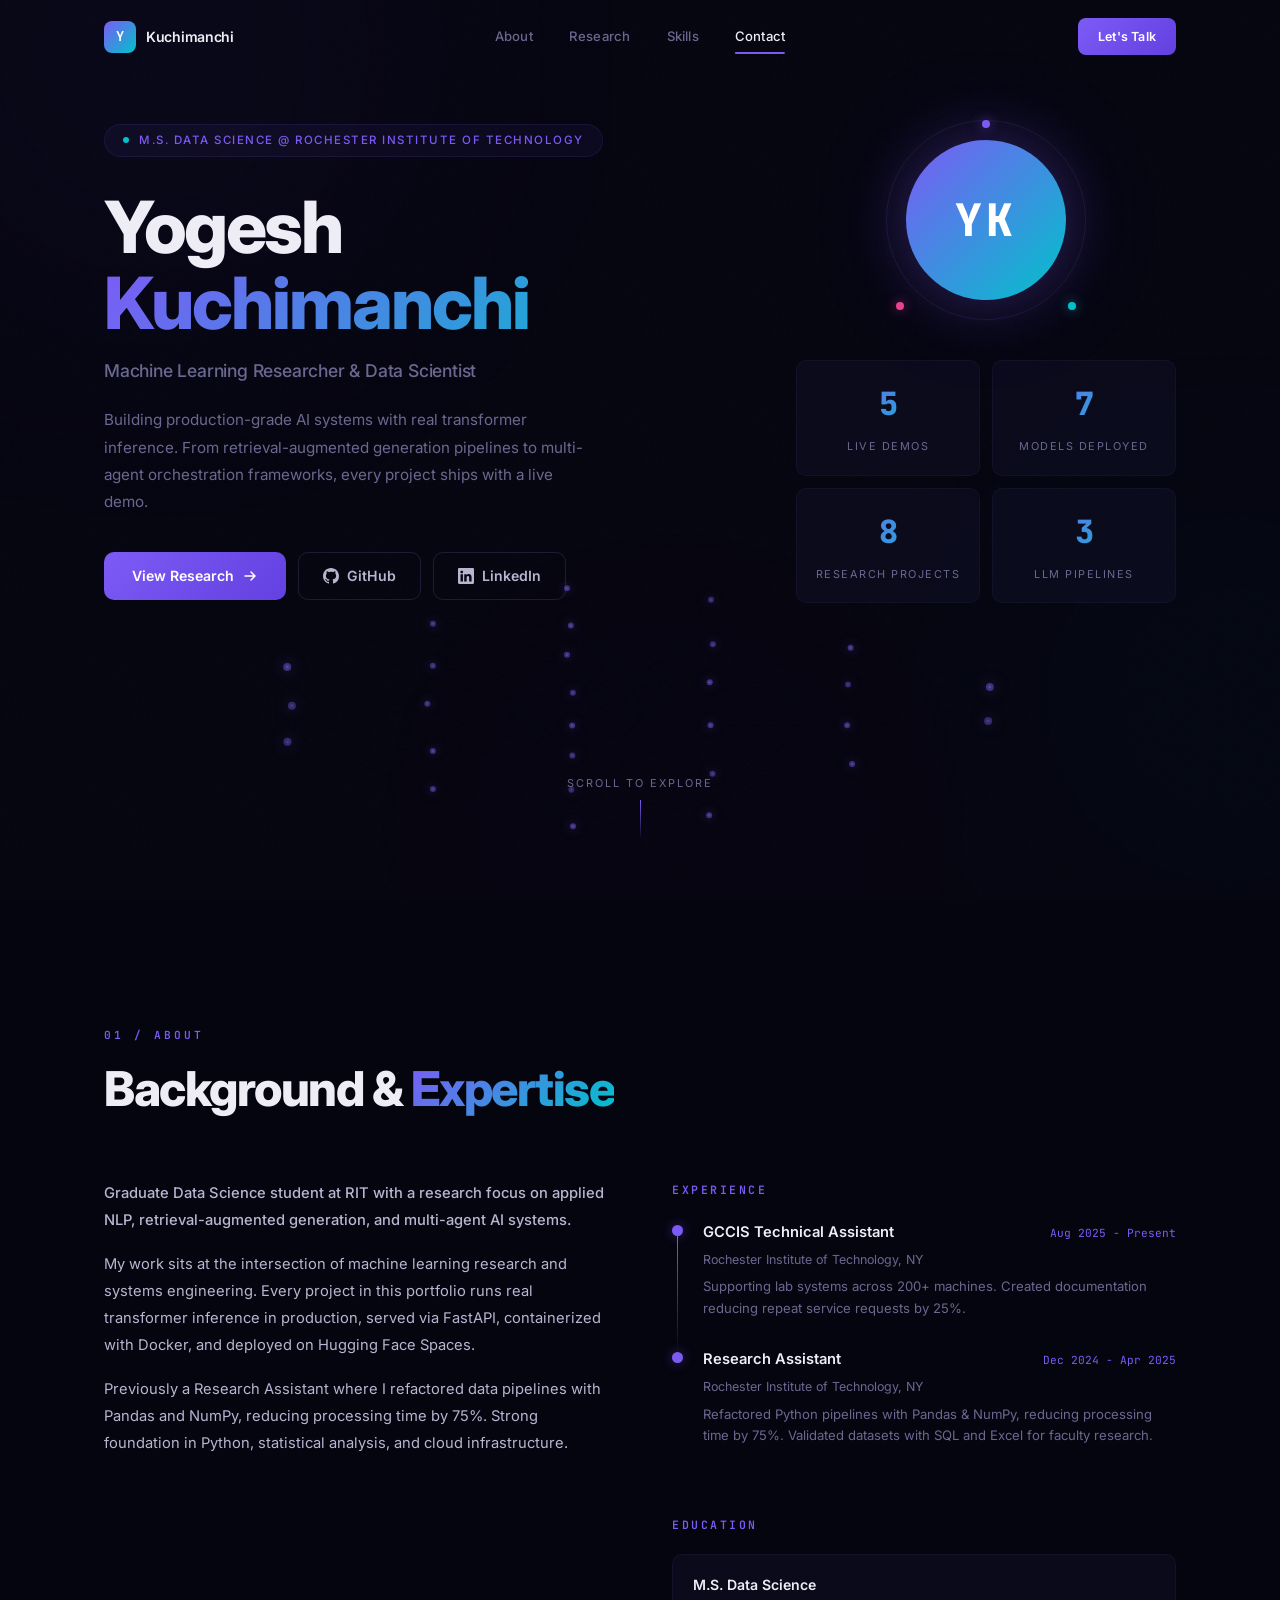
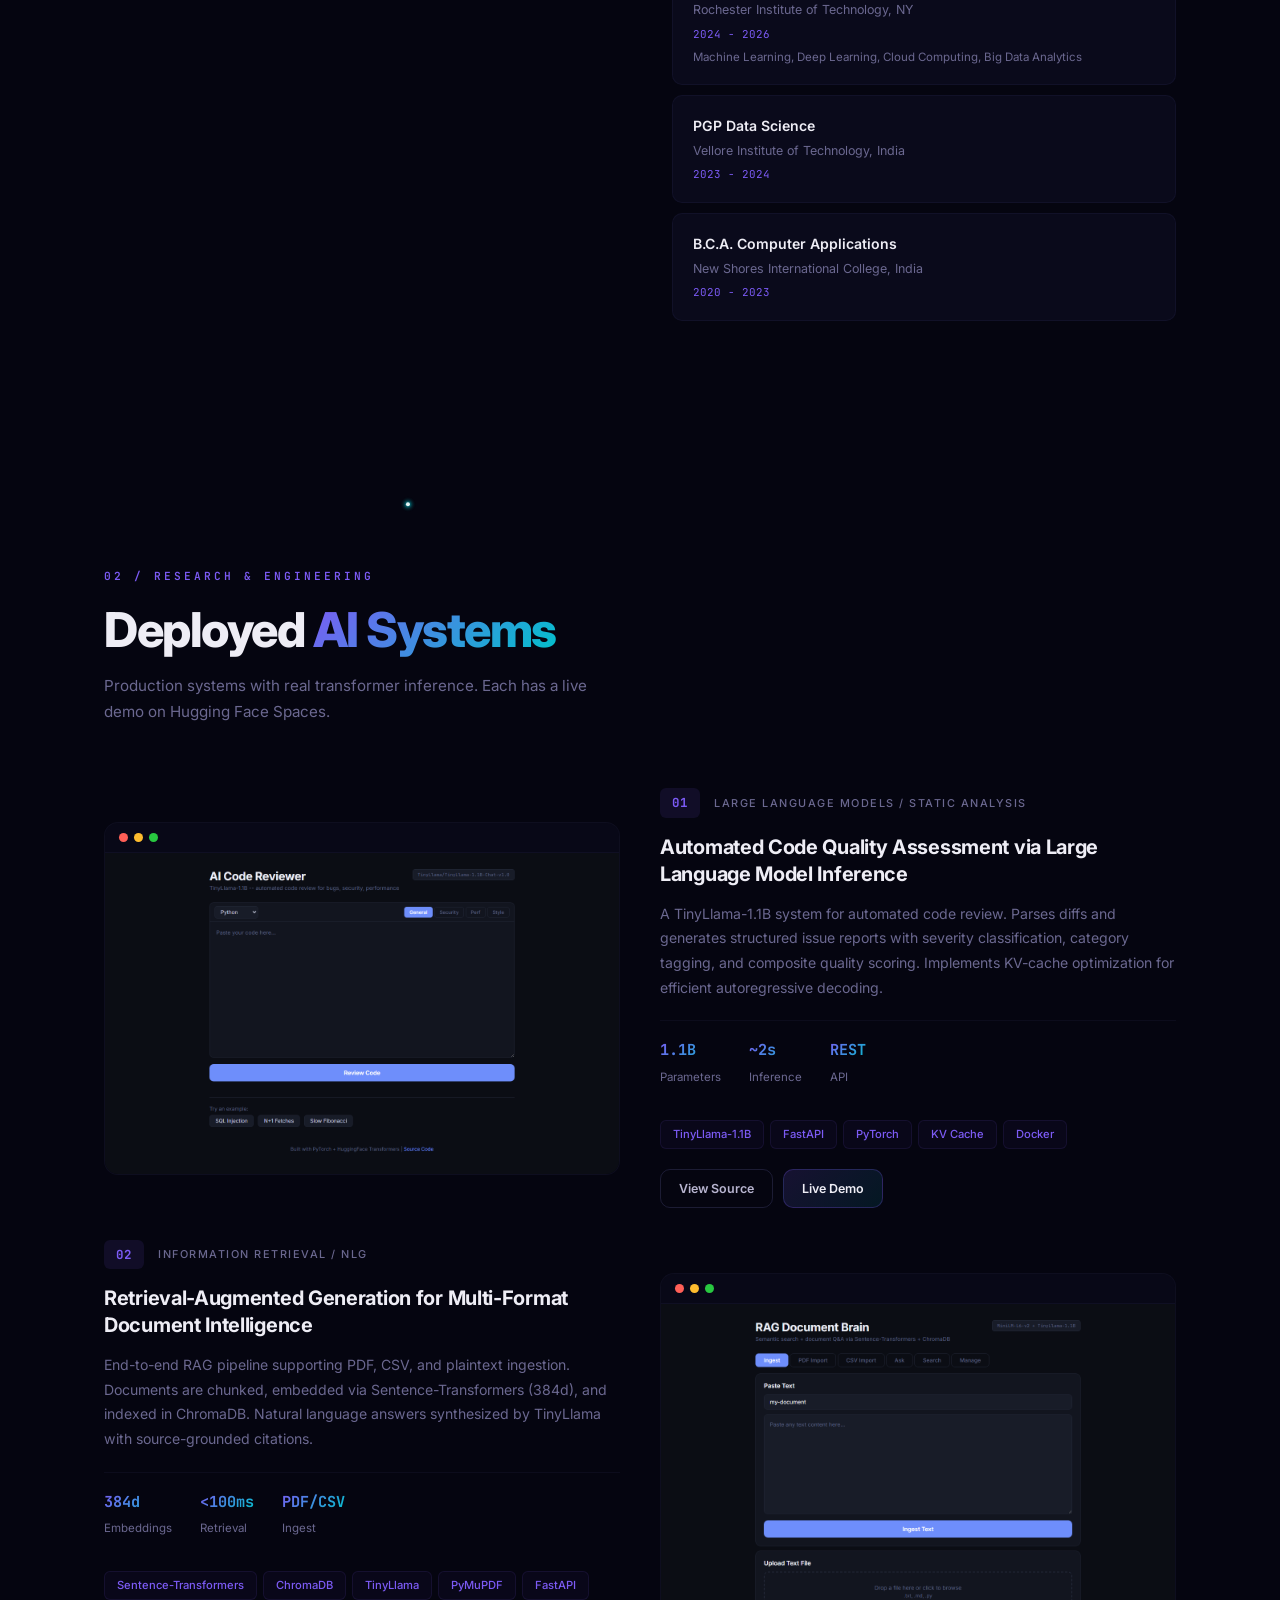
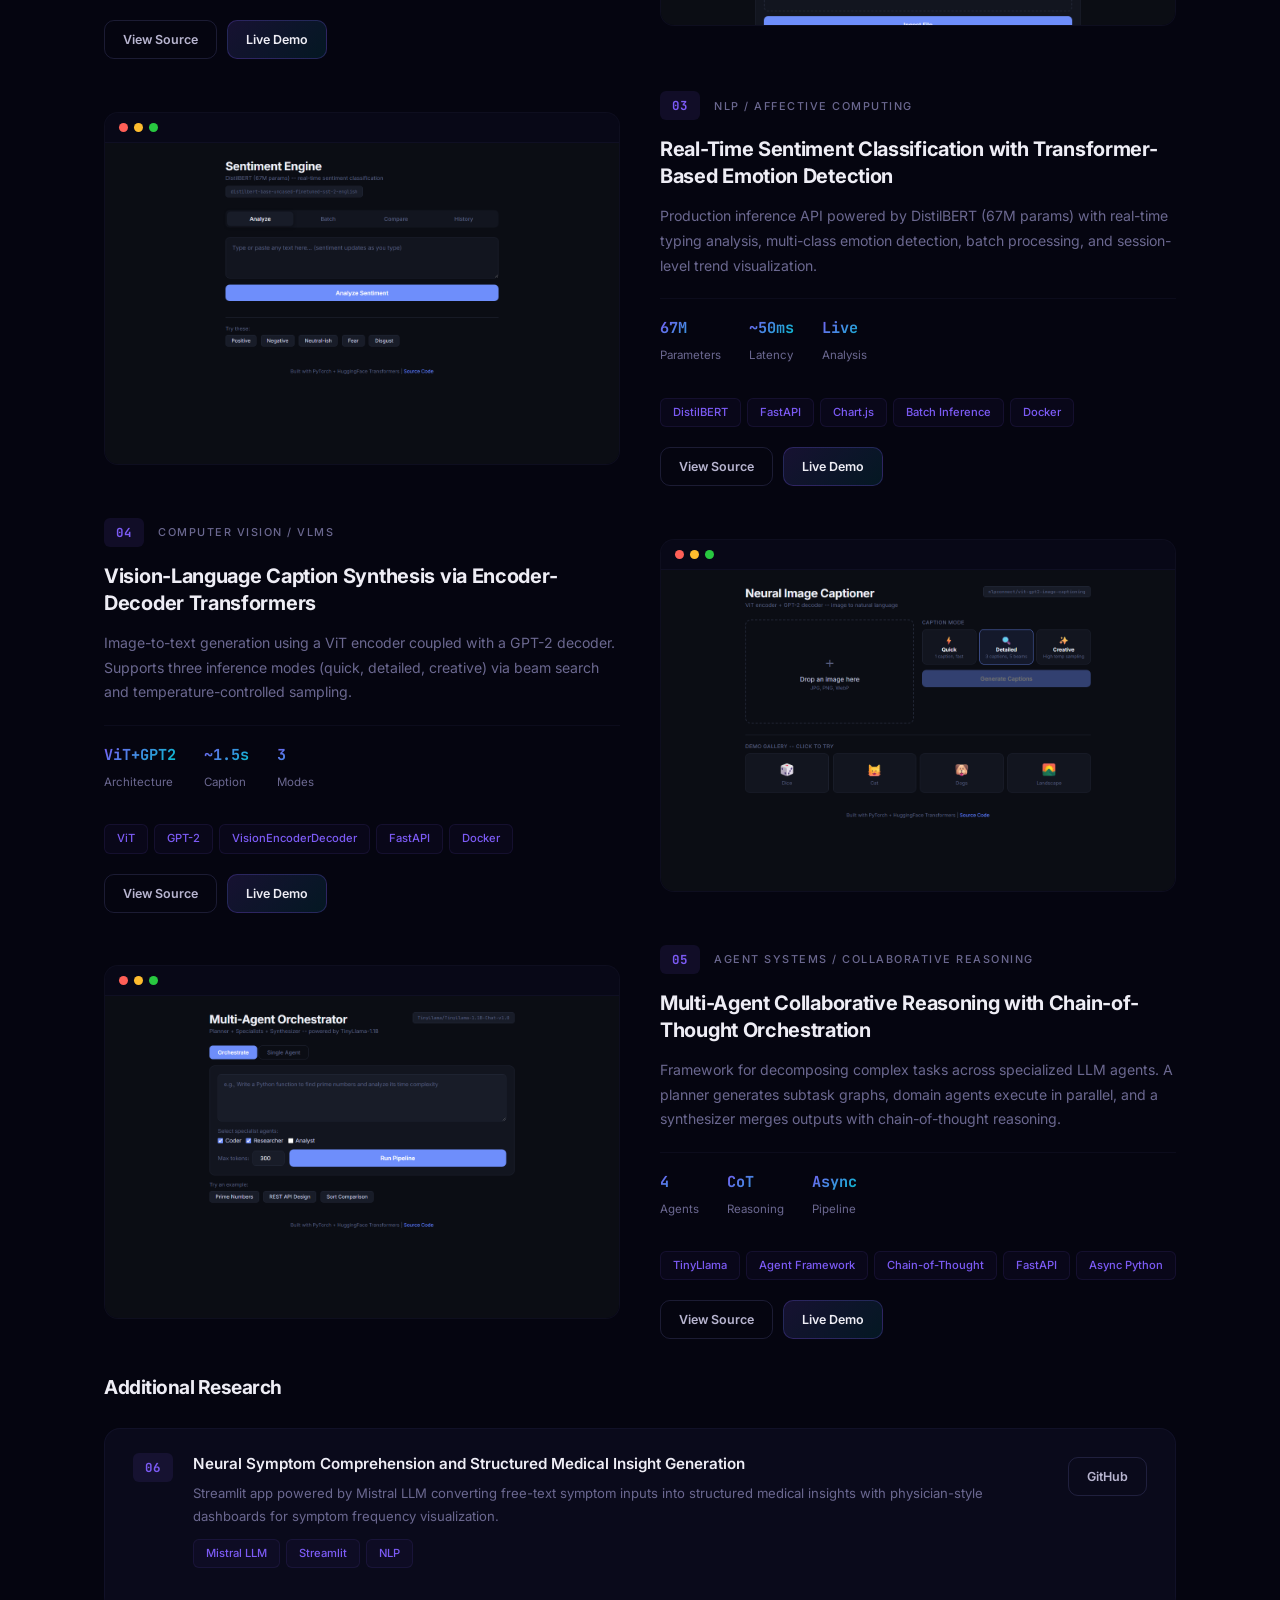
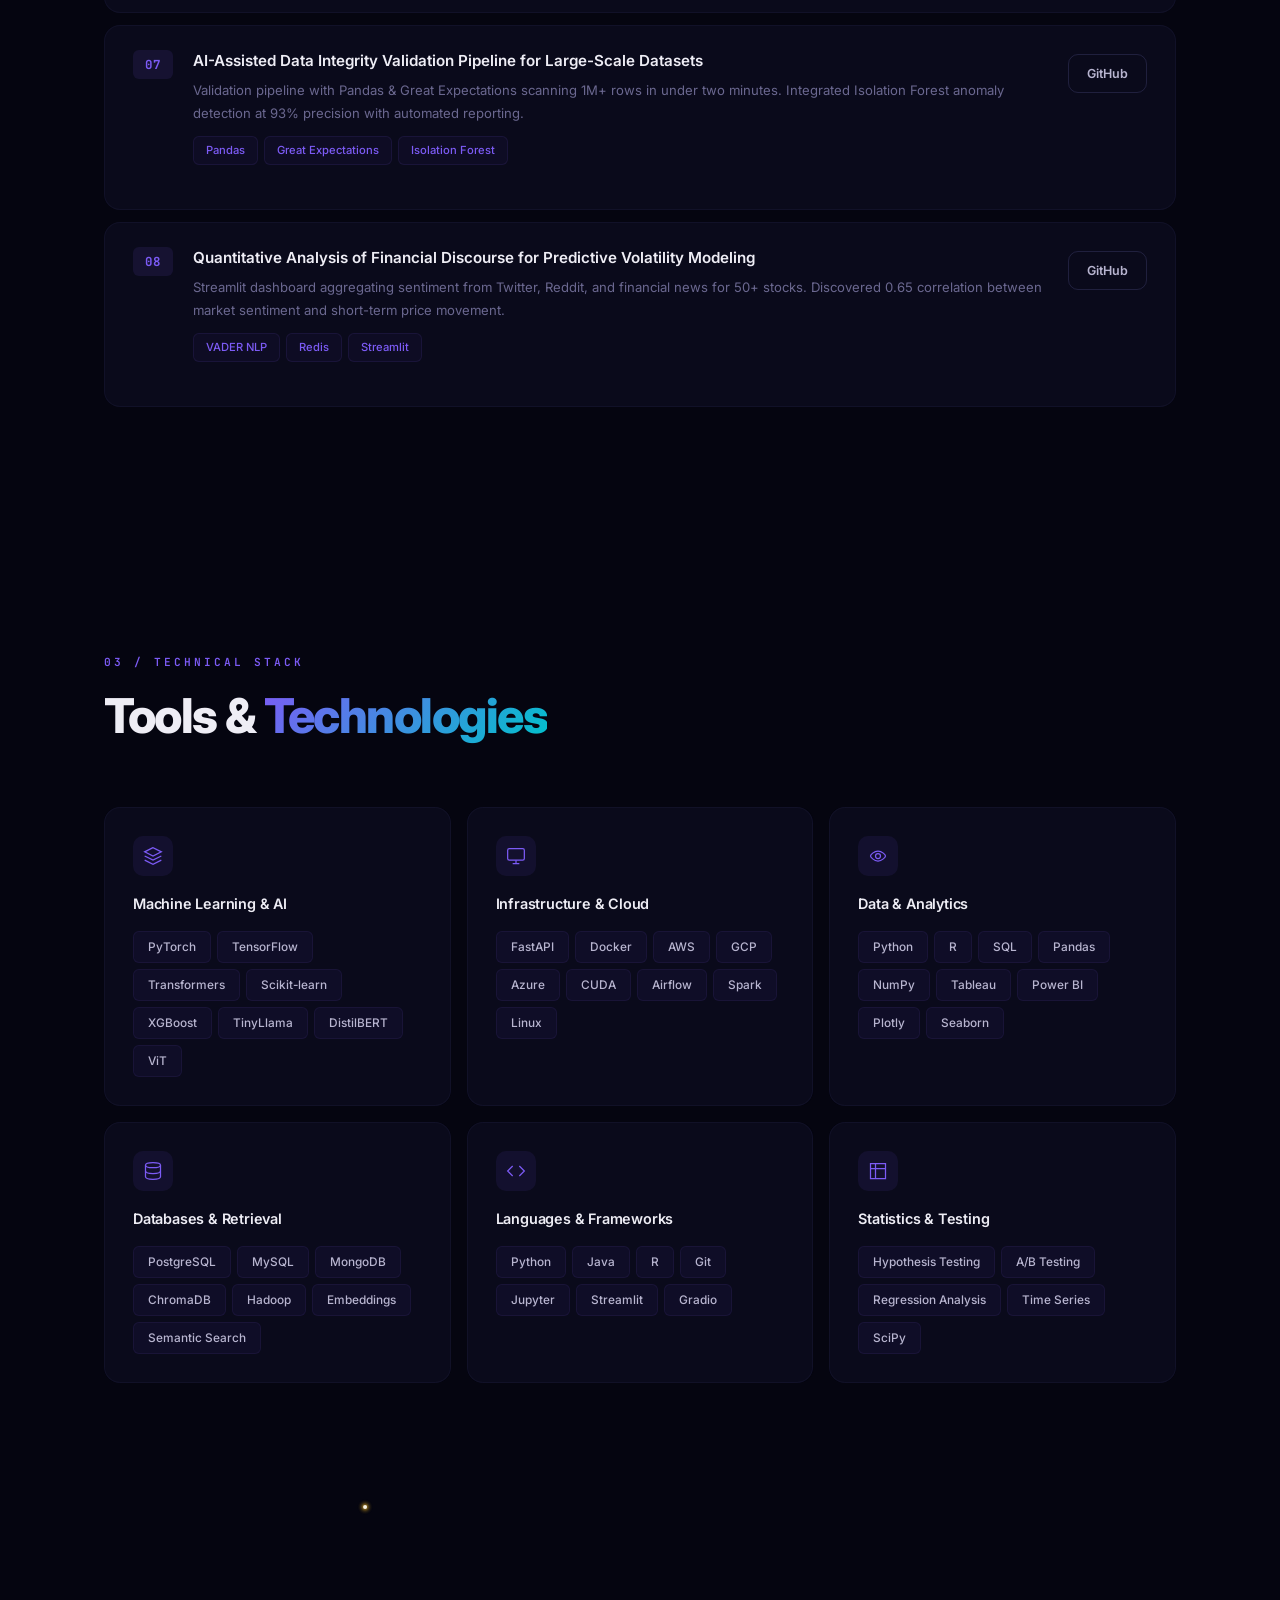
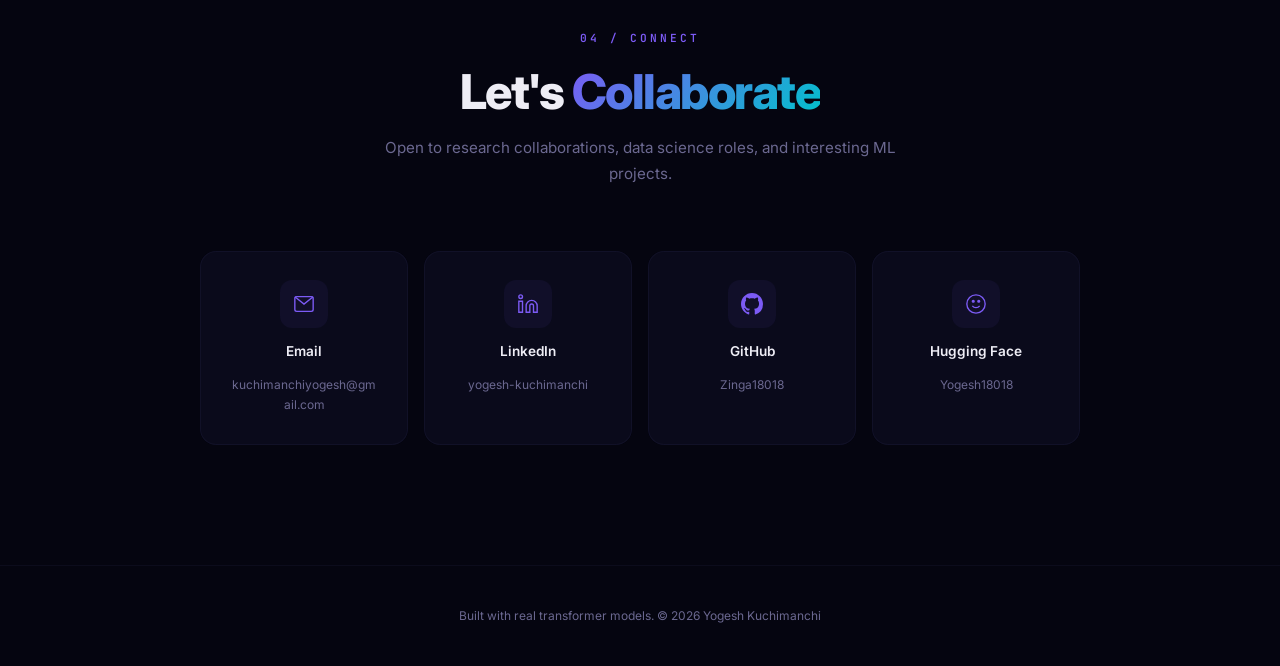
==== portfolio-website/index.html @ aaa109bd "portfolio website with neural network visualizer dark-themed ML portfolio with real HF Space screens" ====
<!DOCTYPE html>
<html lang="en">
<head>
    <meta charset="UTF-8">
    <meta name="viewport" content="width=device-width, initial-scale=1.0">
    <title>Yogesh Kuchimanchi | ML Research & Engineering</title>
    <link rel="preconnect" href="https://fonts.googleapis.com">
    <link rel="preconnect" href="https://fonts.gstatic.com" crossorigin>
    <link href="https://fonts.googleapis.com/css2?family=Inter:wght@300;400;500;600;700;800&family=JetBrains+Mono:wght@400;500;600&display=swap" rel="stylesheet">
    <link rel="stylesheet" href="styles.css">
</head>
<body>

    <!-- Ambient layers -->
    <div class="ambient">
        <div class="ambient-orb ambient-orb--1"></div>
        <div class="ambient-orb ambient-orb--2"></div>
        <div class="ambient-orb ambient-orb--3"></div>
    </div>
    <canvas id="particleBg" class="particle-canvas"></canvas>
    <div class="noise-overlay"></div>

    <!-- Navigation -->
    <nav class="nav" id="nav">
        <div class="nav-inner">
            <a href="#" class="nav-brand">
                <span class="nav-brand-icon">Y</span>
                <span class="nav-brand-text">Kuchimanchi</span>
            </a>
            <div class="nav-links" id="navLinks">
                <a href="#about" data-section="about">About</a>
                <a href="#research" data-section="research">Research</a>
                <a href="#skills" data-section="skills">Skills</a>
                <a href="#contact" data-section="contact">Contact</a>
            </div>
            <a href="mailto:kuchimanchiyogesh@gmail.com" class="nav-cta">Let's Talk</a>
            <button class="nav-toggle" id="navToggle" aria-label="Menu">
                <span></span><span></span><span></span>
            </button>
        </div>
    </nav>

    <!-- Hero -->
    <header class="hero" id="hero">
        <div class="hero-content">
            <div class="hero-text">
                <div class="hero-badge">
                    <span class="status-dot"></span>
                    M.S. Data Science @ Rochester Institute of Technology
                </div>
                <h1 class="hero-name">
                    <span class="line">Yogesh</span>
                    <span class="line gradient-text">Kuchimanchi</span>
                </h1>
                <p class="hero-tagline">Machine Learning Researcher & Data Scientist</p>
                <p class="hero-desc">
                    Building production-grade AI systems with real transformer inference.
                    From retrieval-augmented generation pipelines to multi-agent orchestration
                    frameworks, every project ships with a live demo.
                </p>
                <div class="hero-actions">
                    <a href="#research" class="btn btn-primary">
                        <span>View Research</span>
                        <svg width="16" height="16" viewBox="0 0 16 16" fill="none"><path d="M3 8h10M9 4l4 4-4 4" stroke="currentColor" stroke-width="1.5" stroke-linecap="round" stroke-linejoin="round"/></svg>
                    </a>
                    <a href="https://github.com/Zinga18018" target="_blank" class="btn btn-outline">
                        <svg width="16" height="16" viewBox="0 0 16 16" fill="currentColor"><path d="M8 0C3.58 0 0 3.58 0 8c0 3.54 2.29 6.53 5.47 7.59.4.07.55-.17.55-.38 0-.19-.01-.82-.01-1.49-2.01.37-2.53-.49-2.69-.94-.09-.23-.48-.94-.82-1.13-.28-.15-.68-.52-.01-.53.63-.01 1.08.58 1.23.82.72 1.21 1.87.87 2.33.66.07-.52.28-.87.51-1.07-1.78-.2-3.64-.89-3.64-3.95 0-.87.31-1.59.82-2.15-.08-.2-.36-1.02.08-2.12 0 0 .67-.21 2.2.82.64-.18 1.32-.27 2-.27.68 0 1.36.09 2 .27 1.53-1.04 2.2-.82 2.2-.82.44 1.1.16 1.92.08 2.12.51.56.82 1.27.82 2.15 0 3.07-1.87 3.75-3.65 3.95.29.25.54.73.54 1.48 0 1.07-.01 1.93-.01 2.2 0 .21.15.46.55.38A8.013 8.013 0 0016 8c0-4.42-3.58-8-8-8z"/></svg>
                        GitHub
                    </a>
                    <a href="https://linkedin.com/in/yogesh-kuchimanchi" target="_blank" class="btn btn-outline">
                        <svg width="16" height="16" viewBox="0 0 16 16" fill="currentColor"><path d="M0 1.146C0 .513.526 0 1.175 0h13.65C15.474 0 16 .513 16 1.146v13.708c0 .633-.526 1.146-1.175 1.146H1.175C.526 16 0 15.487 0 14.854V1.146zm4.943 12.248V6.169H2.542v7.225h2.401zm-1.2-8.212c.837 0 1.358-.554 1.358-1.248-.015-.709-.52-1.248-1.342-1.248-.822 0-1.359.54-1.359 1.248 0 .694.521 1.248 1.327 1.248h.016zm4.908 8.212V9.359c0-.216.016-.432.08-.586.173-.431.568-.878 1.232-.878.869 0 1.216.662 1.216 1.634v3.865h2.401V9.25c0-2.22-1.184-3.252-2.764-3.252-1.274 0-1.845.7-2.165 1.193v.025h-.016l.016-.025V6.169h-2.4c.03.678 0 7.225 0 7.225h2.4z"/></svg>
                        LinkedIn
                    </a>
                </div>
            </div>
            <div class="hero-visual">
                <div class="profile-ring">
                    <div class="profile-avatar">
                        <span>YK</span>
                    </div>
                    <div class="orbit-ring"></div>
                    <div class="orbit-dot orbit-dot--1"></div>
                    <div class="orbit-dot orbit-dot--2"></div>
                    <div class="orbit-dot orbit-dot--3"></div>
                </div>
                <div class="hero-metrics">
                    <div class="metric" data-delay="0">
                        <span class="metric-val" data-target="5">0</span>
                        <span class="metric-label">Live Demos</span>
                    </div>
                    <div class="metric" data-delay="100">
                        <span class="metric-val" data-target="7">0</span>
                        <span class="metric-label">Models Deployed</span>
                    </div>
                    <div class="metric" data-delay="200">
                        <span class="metric-val" data-target="8">0</span>
                        <span class="metric-label">Research Projects</span>
                    </div>
                    <div class="metric" data-delay="300">
                        <span class="metric-val" data-target="3">0</span>
                        <span class="metric-label">LLM Pipelines</span>
                    </div>
                </div>
            </div>
        </div>
        <div class="scroll-hint">
            <span>Scroll to explore</span>
            <div class="scroll-line"></div>
        </div>
    </header>

    <!-- About -->
    <section class="section" id="about">
        <div class="container">
            <div class="section-header">
                <span class="section-tag">01 / About</span>
                <h2 class="section-title">Background & <span class="gradient-text">Expertise</span></h2>
            </div>

            <div class="about-grid">
                <div class="about-text">
                    <p class="about-lead">
                        Graduate Data Science student at RIT with a research focus on applied NLP,
                        retrieval-augmented generation, and multi-agent AI systems.
                    </p>
                    <p>
                        My work sits at the intersection of machine learning research and systems
                        engineering. Every project in this portfolio runs real transformer inference
                        in production, served via FastAPI, containerized with Docker, and deployed
                        on Hugging Face Spaces.
                    </p>
                    <p>
                        Previously a Research Assistant where I refactored data pipelines with Pandas
                        and NumPy, reducing processing time by 75%. Strong foundation in Python,
                        statistical analysis, and cloud infrastructure.
                    </p>
                </div>

                <div class="about-details">
                    <!-- Experience Timeline -->
                    <div class="timeline">
                        <h3 class="detail-heading">Experience</h3>
                        <div class="timeline-item">
                            <div class="timeline-dot"></div>
                            <div class="timeline-content">
                                <div class="timeline-header">
                                    <h4>GCCIS Technical Assistant</h4>
                                    <span class="timeline-date">Aug 2025 - Present</span>
                                </div>
                                <p class="timeline-place">Rochester Institute of Technology, NY</p>
                                <p class="timeline-desc">Supporting lab systems across 200+ machines. Created documentation reducing repeat service requests by 25%.</p>
                            </div>
                        </div>
                        <div class="timeline-item">
                            <div class="timeline-dot"></div>
                            <div class="timeline-content">
                                <div class="timeline-header">
                                    <h4>Research Assistant</h4>
                                    <span class="timeline-date">Dec 2024 - Apr 2025</span>
                                </div>
                                <p class="timeline-place">Rochester Institute of Technology, NY</p>
                                <p class="timeline-desc">Refactored Python pipelines with Pandas & NumPy, reducing processing time by 75%. Validated datasets with SQL and Excel for faculty research.</p>
                            </div>
                        </div>
                    </div>

                    <!-- Education -->
                    <div class="education">
                        <h3 class="detail-heading">Education</h3>
                        <div class="edu-cards">
                            <div class="edu-card">
                                <div class="edu-degree">M.S. Data Science</div>
                                <div class="edu-school">Rochester Institute of Technology, NY</div>
                                <div class="edu-year">2024 - 2026</div>
                                <div class="edu-courses">Machine Learning, Deep Learning, Cloud Computing, Big Data Analytics</div>
                            </div>
                            <div class="edu-card">
                                <div class="edu-degree">PGP Data Science</div>
                                <div class="edu-school">Vellore Institute of Technology, India</div>
                                <div class="edu-year">2023 - 2024</div>
                            </div>
                            <div class="edu-card">
                                <div class="edu-degree">B.C.A. Computer Applications</div>
                                <div class="edu-school">New Shores International College, India</div>
                                <div class="edu-year">2020 - 2023</div>
                            </div>
                        </div>
                    </div>
                </div>
            </div>
        </div>
    </section>

    <!-- Research & Projects -->
    <section class="section" id="research">
        <div class="container">
            <div class="section-header">
                <span class="section-tag">02 / Research & Engineering</span>
                <h2 class="section-title">Deployed <span class="gradient-text">AI Systems</span></h2>
                <p class="section-desc">Production systems with real transformer inference. Each has a live demo on Hugging Face Spaces.</p>
            </div>

            <!-- Project 1: AI Code Reviewer -->
            <article class="project-full reveal-item">
                <a href="https://huggingface.co/spaces/Yogesh18018/ai-code-reviewer" target="_blank" class="project-preview">
                    <div class="preview-chrome"><span></span><span></span><span></span></div>
                    <img src="screenshots/ai-code-reviewer.png" alt="AI Code Reviewer Demo" class="preview-img" loading="lazy">
                    <div class="preview-hover-label">Open Live Demo</div>
                </a>
                <div class="project-info">
                    <div class="project-meta">
                        <span class="project-number">01</span>
                        <span class="project-field">Large Language Models / Static Analysis</span>
                    </div>
                    <h3 class="project-title">Automated Code Quality Assessment via Large Language Model Inference</h3>
                    <p class="project-desc">
                        A TinyLlama-1.1B system for automated code review. Parses diffs and generates
                        structured issue reports with severity classification, category tagging, and
                        composite quality scoring. Implements KV-cache optimization for efficient
                        autoregressive decoding.
                    </p>
                    <div class="project-stats">
                        <div class="pstat"><strong>1.1B</strong><span>Parameters</span></div>
                        <div class="pstat"><strong>~2s</strong><span>Inference</span></div>
                        <div class="pstat"><strong>REST</strong><span>API</span></div>
                    </div>
                    <div class="project-stack">
                        <span>TinyLlama-1.1B</span><span>FastAPI</span><span>PyTorch</span>
                        <span>KV Cache</span><span>Docker</span>
                    </div>
                    <div class="project-actions">
                        <a href="https://github.com/Zinga18018/ai-code-reviewer" target="_blank" class="btn btn-sm btn-outline">View Source</a>
                        <a href="https://huggingface.co/spaces/Yogesh18018/ai-code-reviewer" target="_blank" class="btn btn-sm btn-accent">Live Demo</a>
                    </div>
                </div>
            </article>

            <!-- Project 2: RAG Document Brain -->
            <article class="project-full reverse reveal-item">
                <a href="https://huggingface.co/spaces/Yogesh18018/rag-document-brain" target="_blank" class="project-preview">
                    <div class="preview-chrome"><span></span><span></span><span></span></div>
                    <img src="screenshots/rag-document-brain.png" alt="RAG Document Brain Demo" class="preview-img" loading="lazy">
                    <div class="preview-hover-label">Open Live Demo</div>
                </a>
                <div class="project-info">
                    <div class="project-meta">
                        <span class="project-number">02</span>
                        <span class="project-field">Information Retrieval / NLG</span>
                    </div>
                    <h3 class="project-title">Retrieval-Augmented Generation for Multi-Format Document Intelligence</h3>
                    <p class="project-desc">
                        End-to-end RAG pipeline supporting PDF, CSV, and plaintext ingestion. Documents
                        are chunked, embedded via Sentence-Transformers (384d), and indexed in ChromaDB.
                        Natural language answers synthesized by TinyLlama with source-grounded citations.
                    </p>
                    <div class="project-stats">
                        <div class="pstat"><strong>384d</strong><span>Embeddings</span></div>
                        <div class="pstat"><strong>&lt;100ms</strong><span>Retrieval</span></div>
                        <div class="pstat"><strong>PDF/CSV</strong><span>Ingest</span></div>
                    </div>
                    <div class="project-stack">
                        <span>Sentence-Transformers</span><span>ChromaDB</span><span>TinyLlama</span>
                        <span>PyMuPDF</span><span>FastAPI</span>
                    </div>
                    <div class="project-actions">
                        <a href="https://github.com/Zinga18018/rag-document-brain" target="_blank" class="btn btn-sm btn-outline">View Source</a>
                        <a href="https://huggingface.co/spaces/Yogesh18018/rag-document-brain" target="_blank" class="btn btn-sm btn-accent">Live Demo</a>
                    </div>
                </div>
            </article>

            <!-- Project 3: Sentiment Engine -->
            <article class="project-full reveal-item">
                <a href="https://huggingface.co/spaces/Yogesh18018/sentiment-engine" target="_blank" class="project-preview">
                    <div class="preview-chrome"><span></span><span></span><span></span></div>
                    <img src="screenshots/sentiment-engine.png" alt="Sentiment Engine Demo" class="preview-img" loading="lazy">
                    <div class="preview-hover-label">Open Live Demo</div>
                </a>
                <div class="project-info">
                    <div class="project-meta">
                        <span class="project-number">03</span>
                        <span class="project-field">NLP / Affective Computing</span>
                    </div>
                    <h3 class="project-title">Real-Time Sentiment Classification with Transformer-Based Emotion Detection</h3>
                    <p class="project-desc">
                        Production inference API powered by DistilBERT (67M params) with real-time
                        typing analysis, multi-class emotion detection, batch processing, and
                        session-level trend visualization.
                    </p>
                    <div class="project-stats">
                        <div class="pstat"><strong>67M</strong><span>Parameters</span></div>
                        <div class="pstat"><strong>~50ms</strong><span>Latency</span></div>
                        <div class="pstat"><strong>Live</strong><span>Analysis</span></div>
                    </div>
                    <div class="project-stack">
                        <span>DistilBERT</span><span>FastAPI</span><span>Chart.js</span>
                        <span>Batch Inference</span><span>Docker</span>
                    </div>
                    <div class="project-actions">
                        <a href="https://github.com/Zinga18018/sentiment-engine" target="_blank" class="btn btn-sm btn-outline">View Source</a>
                        <a href="https://huggingface.co/spaces/Yogesh18018/sentiment-engine" target="_blank" class="btn btn-sm btn-accent">Live Demo</a>
                    </div>
                </div>
            </article>

            <!-- Project 4: Image Captioner -->
            <article class="project-full reverse reveal-item">
                <a href="https://huggingface.co/spaces/Yogesh18018/image-captioner" target="_blank" class="project-preview">
                    <div class="preview-chrome"><span></span><span></span><span></span></div>
                    <img src="screenshots/image-captioner.png" alt="Image Captioner Demo" class="preview-img" loading="lazy">
                    <div class="preview-hover-label">Open Live Demo</div>
                </a>
                <div class="project-info">
                    <div class="project-meta">
                        <span class="project-number">04</span>
                        <span class="project-field">Computer Vision / VLMs</span>
                    </div>
                    <h3 class="project-title">Vision-Language Caption Synthesis via Encoder-Decoder Transformers</h3>
                    <p class="project-desc">
                        Image-to-text generation using a ViT encoder coupled with a GPT-2 decoder.
                        Supports three inference modes (quick, detailed, creative) via beam search
                        and temperature-controlled sampling.
                    </p>
                    <div class="project-stats">
                        <div class="pstat"><strong>ViT+GPT2</strong><span>Architecture</span></div>
                        <div class="pstat"><strong>~1.5s</strong><span>Caption</span></div>
                        <div class="pstat"><strong>3</strong><span>Modes</span></div>
                    </div>
                    <div class="project-stack">
                        <span>ViT</span><span>GPT-2</span><span>VisionEncoderDecoder</span>
                        <span>FastAPI</span><span>Docker</span>
                    </div>
                    <div class="project-actions">
                        <a href="https://github.com/Zinga18018/image-captioner" target="_blank" class="btn btn-sm btn-outline">View Source</a>
                        <a href="https://huggingface.co/spaces/Yogesh18018/image-captioner" target="_blank" class="btn btn-sm btn-accent">Live Demo</a>
                    </div>
                </div>
            </article>

            <!-- Project 5: Multi-Agent Orchestrator -->
            <article class="project-full reveal-item">
                <a href="https://huggingface.co/spaces/Yogesh18018/multi-agent" target="_blank" class="project-preview">
                    <div class="preview-chrome"><span></span><span></span><span></span></div>
                    <img src="screenshots/multi-agent.png" alt="Multi-Agent Orchestrator Demo" class="preview-img" loading="lazy">
                    <div class="preview-hover-label">Open Live Demo</div>
                </a>
                <div class="project-info">
                    <div class="project-meta">
                        <span class="project-number">05</span>
                        <span class="project-field">Agent Systems / Collaborative Reasoning</span>
                    </div>
                    <h3 class="project-title">Multi-Agent Collaborative Reasoning with Chain-of-Thought Orchestration</h3>
                    <p class="project-desc">
                        Framework for decomposing complex tasks across specialized LLM agents.
                        A planner generates subtask graphs, domain agents execute in parallel,
                        and a synthesizer merges outputs with chain-of-thought reasoning.
                    </p>
                    <div class="project-stats">
                        <div class="pstat"><strong>4</strong><span>Agents</span></div>
                        <div class="pstat"><strong>CoT</strong><span>Reasoning</span></div>
                        <div class="pstat"><strong>Async</strong><span>Pipeline</span></div>
                    </div>
                    <div class="project-stack">
                        <span>TinyLlama</span><span>Agent Framework</span><span>Chain-of-Thought</span>
                        <span>FastAPI</span><span>Async Python</span>
                    </div>
                    <div class="project-actions">
                        <a href="https://github.com/Zinga18018/multi-agent-orchestrator" target="_blank" class="btn btn-sm btn-outline">View Source</a>
                        <a href="https://huggingface.co/spaces/Yogesh18018/multi-agent" target="_blank" class="btn btn-sm btn-accent">Live Demo</a>
                    </div>
                </div>
            </article>

            <!-- Additional Research -->
            <div class="additional-research">
                <h3 class="subsection-title">Additional Research</h3>
                <div class="research-list">
                    <article class="research-item reveal-item">
                        <span class="project-number">06</span>
                        <div class="research-item-body">
                            <h4>Neural Symptom Comprehension and Structured Medical Insight Generation</h4>
                            <p>Streamlit app powered by Mistral LLM converting free-text symptom inputs into structured medical insights with physician-style dashboards for symptom frequency visualization.</p>
                            <div class="project-stack">
                                <span>Mistral LLM</span><span>Streamlit</span><span>NLP</span>
                            </div>
                        </div>
                        <a href="https://github.com/Zinga18018" target="_blank" class="btn btn-sm btn-outline">GitHub</a>
                    </article>
                    <article class="research-item reveal-item">
                        <span class="project-number">07</span>
                        <div class="research-item-body">
                            <h4>AI-Assisted Data Integrity Validation Pipeline for Large-Scale Datasets</h4>
                            <p>Validation pipeline with Pandas & Great Expectations scanning 1M+ rows in under two minutes. Integrated Isolation Forest anomaly detection at 93% precision with automated reporting.</p>
                            <div class="project-stack">
                                <span>Pandas</span><span>Great Expectations</span><span>Isolation Forest</span>
                            </div>
                        </div>
                        <a href="https://github.com/Zinga18018" target="_blank" class="btn btn-sm btn-outline">GitHub</a>
                    </article>
                    <article class="research-item reveal-item">
                        <span class="project-number">08</span>
                        <div class="research-item-body">
                            <h4>Quantitative Analysis of Financial Discourse for Predictive Volatility Modeling</h4>
                            <p>Streamlit dashboard aggregating sentiment from Twitter, Reddit, and financial news for 50+ stocks. Discovered 0.65 correlation between market sentiment and short-term price movement.</p>
                            <div class="project-stack">
                                <span>VADER NLP</span><span>Redis</span><span>Streamlit</span>
                            </div>
                        </div>
                        <a href="https://github.com/Zinga18018" target="_blank" class="btn btn-sm btn-outline">GitHub</a>
                    </article>
                </div>
            </div>
        </div>
    </section>

    <!-- Skills -->
    <section class="section" id="skills">
        <div class="container">
            <div class="section-header">
                <span class="section-tag">03 / Technical Stack</span>
                <h2 class="section-title">Tools & <span class="gradient-text">Technologies</span></h2>
            </div>

            <div class="skills-grid">
                <div class="skill-group reveal-item">
                    <div class="skill-group-icon">
                        <svg width="20" height="20" viewBox="0 0 24 24" fill="none" stroke="currentColor" stroke-width="1.5"><path d="M12 2L2 7l10 5 10-5-10-5zM2 17l10 5 10-5M2 12l10 5 10-5"/></svg>
                    </div>
                    <h4>Machine Learning & AI</h4>
                    <div class="skill-pills">
                        <span>PyTorch</span><span>TensorFlow</span><span>Transformers</span>
                        <span>Scikit-learn</span><span>XGBoost</span><span>TinyLlama</span>
                        <span>DistilBERT</span><span>ViT</span>
                    </div>
                </div>
                <div class="skill-group reveal-item">
                    <div class="skill-group-icon">
                        <svg width="20" height="20" viewBox="0 0 24 24" fill="none" stroke="currentColor" stroke-width="1.5"><rect x="2" y="3" width="20" height="14" rx="2"/><path d="M8 21h8M12 17v4"/></svg>
                    </div>
                    <h4>Infrastructure & Cloud</h4>
                    <div class="skill-pills">
                        <span>FastAPI</span><span>Docker</span><span>AWS</span>
                        <span>GCP</span><span>Azure</span><span>CUDA</span>
                        <span>Airflow</span><span>Spark</span><span>Linux</span>
                    </div>
                </div>
                <div class="skill-group reveal-item">
                    <div class="skill-group-icon">
                        <svg width="20" height="20" viewBox="0 0 24 24" fill="none" stroke="currentColor" stroke-width="1.5"><path d="M21 12c0 1.2-4 6-9 6s-9-4.8-9-6c0-1.2 4-6 9-6s9 4.8 9 6z"/><circle cx="12" cy="12" r="3"/></svg>
                    </div>
                    <h4>Data & Analytics</h4>
                    <div class="skill-pills">
                        <span>Python</span><span>R</span><span>SQL</span><span>Pandas</span>
                        <span>NumPy</span><span>Tableau</span><span>Power BI</span>
                        <span>Plotly</span><span>Seaborn</span>
                    </div>
                </div>
                <div class="skill-group reveal-item">
                    <div class="skill-group-icon">
                        <svg width="20" height="20" viewBox="0 0 24 24" fill="none" stroke="currentColor" stroke-width="1.5"><ellipse cx="12" cy="5" rx="9" ry="3"/><path d="M21 12c0 1.66-4 3-9 3s-9-1.34-9-3"/><path d="M3 5v14c0 1.66 4 3 9 3s9-1.34 9-3V5"/></svg>
                    </div>
                    <h4>Databases & Retrieval</h4>
                    <div class="skill-pills">
                        <span>PostgreSQL</span><span>MySQL</span><span>MongoDB</span>
                        <span>ChromaDB</span><span>Hadoop</span><span>Embeddings</span>
                        <span>Semantic Search</span>
                    </div>
                </div>
                <div class="skill-group reveal-item">
                    <div class="skill-group-icon">
                        <svg width="20" height="20" viewBox="0 0 24 24" fill="none" stroke="currentColor" stroke-width="1.5"><path d="M16 18l6-6-6-6M8 6l-6 6 6 6"/></svg>
                    </div>
                    <h4>Languages & Frameworks</h4>
                    <div class="skill-pills">
                        <span>Python</span><span>Java</span><span>R</span>
                        <span>Git</span><span>Jupyter</span><span>Streamlit</span>
                        <span>Gradio</span>
                    </div>
                </div>
                <div class="skill-group reveal-item">
                    <div class="skill-group-icon">
                        <svg width="20" height="20" viewBox="0 0 24 24" fill="none" stroke="currentColor" stroke-width="1.5"><path d="M3 3h18v18H3zM3 9h18M9 3v18"/></svg>
                    </div>
                    <h4>Statistics & Testing</h4>
                    <div class="skill-pills">
                        <span>Hypothesis Testing</span><span>A/B Testing</span>
                        <span>Regression Analysis</span><span>Time Series</span>
                        <span>SciPy</span>
                    </div>
                </div>
            </div>
        </div>
    </section>

    <!-- Contact -->
    <section class="section" id="contact">
        <div class="container">
            <div class="section-header center">
                <span class="section-tag">04 / Connect</span>
                <h2 class="section-title">Let's <span class="gradient-text">Collaborate</span></h2>
                <p class="section-desc">Open to research collaborations, data science roles, and interesting ML projects.</p>
            </div>

            <div class="contact-cards">
                <a href="mailto:kuchimanchiyogesh@gmail.com" class="contact-card reveal-item">
                    <div class="contact-icon">
                        <svg width="22" height="22" viewBox="0 0 24 24" fill="none" stroke="currentColor" stroke-width="1.5"><rect x="2" y="4" width="20" height="16" rx="2"/><path d="M22 4l-10 8L2 4"/></svg>
                    </div>
                    <h4>Email</h4>
                    <span>kuchimanchiyogesh@gmail.com</span>
                </a>
                <a href="https://linkedin.com/in/yogesh-kuchimanchi" target="_blank" class="contact-card reveal-item">
                    <div class="contact-icon">
                        <svg width="22" height="22" viewBox="0 0 24 24" fill="none" stroke="currentColor" stroke-width="1.5"><path d="M16 8a6 6 0 016 6v7h-4v-7a2 2 0 00-4 0v7h-4v-7a6 6 0 016-6zM2 9h4v12H2zM4 6a2 2 0 100-4 2 2 0 000 4z"/></svg>
                    </div>
                    <h4>LinkedIn</h4>
                    <span>yogesh-kuchimanchi</span>
                </a>
                <a href="https://github.com/Zinga18018" target="_blank" class="contact-card reveal-item">
                    <div class="contact-icon">
                        <svg width="22" height="22" viewBox="0 0 24 24" fill="currentColor"><path d="M12 0C5.37 0 0 5.37 0 12c0 5.31 3.435 9.795 8.205 11.385.6.105.825-.255.825-.57 0-.285-.015-1.23-.015-2.235-3.015.555-3.795-.735-4.035-1.41-.135-.345-.72-1.41-1.23-1.695-.42-.225-1.02-.78-.015-.795.945-.015 1.62.87 1.845 1.23 1.08 1.815 2.805 1.305 3.495.99.105-.78.42-1.305.765-1.605-2.67-.3-5.46-1.335-5.46-5.925 0-1.305.465-2.385 1.23-3.225-.12-.3-.54-1.53.12-3.18 0 0 1.005-.315 3.3 1.23.96-.27 1.98-.405 3-.405s2.04.135 3 .405c2.295-1.56 3.3-1.23 3.3-1.23.66 1.65.24 2.88.12 3.18.765.84 1.23 1.905 1.23 3.225 0 4.605-2.805 5.625-5.475 5.925.435.375.81 1.095.81 2.22 0 1.605-.015 2.895-.015 3.3 0 .315.225.69.825.57A12.02 12.02 0 0024 12c0-6.63-5.37-12-12-12z"/></svg>
                    </div>
                    <h4>GitHub</h4>
                    <span>Zinga18018</span>
                </a>
                <a href="https://huggingface.co/Yogesh18018" target="_blank" class="contact-card reveal-item">
                    <div class="contact-icon">
                        <svg width="22" height="22" viewBox="0 0 24 24" fill="none" stroke="currentColor" stroke-width="1.5"><circle cx="12" cy="12" r="10"/><path d="M8 14s1.5 2 4 2 4-2 4-2"/><circle cx="9" cy="9" r="1" fill="currentColor"/><circle cx="15" cy="9" r="1" fill="currentColor"/></svg>
                    </div>
                    <h4>Hugging Face</h4>
                    <span>Yogesh18018</span>
                </a>
            </div>
        </div>
    </section>

    <footer class="footer">
        <div class="container">
            <p>Built with real transformer models. &copy; 2026 Yogesh Kuchimanchi</p>
        </div>
    </footer>

    <script src="script.js"></script>
</body>
</html>
---- portfolio-website/styles.css ----
/* ============================================
   PORTFOLIO v2 — Premium dark theme
   ============================================ */

*, *::before, *::after { margin: 0; padding: 0; box-sizing: border-box; }

:root {
    --bg: #050510;
    --bg-alt: #0a0a1a;
    --surface: rgba(15, 15, 35, 0.5);
    --card: rgba(18, 18, 42, 0.45);
    --card-hover: rgba(25, 25, 55, 0.6);
    --border: rgba(100, 100, 180, 0.08);
    --border-hover: rgba(120, 120, 200, 0.2);
    --text: #b8b5d0;
    --text-dim: #6b6890;
    --text-bright: #eeedf5;
    --accent: #7c5bf5;
    --accent2: #00c2cb;
    --accent3: #e94090;
    --font: 'Inter', -apple-system, system-ui, sans-serif;
    --mono: 'JetBrains Mono', monospace;
    --radius: 16px;
    --radius-sm: 10px;
}

html { scroll-behavior: smooth; }

body {
    font-family: var(--font);
    background: var(--bg);
    color: var(--text);
    line-height: 1.7;
    overflow-x: hidden;
    -webkit-font-smoothing: antialiased;
}

a { color: inherit; text-decoration: none; }
img { max-width: 100%; display: block; }

/* ---- AMBIENT BG ---- */
.ambient {
    position: fixed; inset: 0; z-index: 0;
    pointer-events: none; overflow: hidden;
}
.ambient-orb {
    position: absolute; border-radius: 50%;
    filter: blur(140px); opacity: 0.6;
    animation: ambientFloat 25s ease-in-out infinite;
}
.ambient-orb--1 {
    width: 700px; height: 700px; top: -300px; left: -200px;
    background: radial-gradient(circle, rgba(124,91,245,0.15), transparent 70%);
}
.ambient-orb--2 {
    width: 500px; height: 500px; top: 50%; right: -200px;
    background: radial-gradient(circle, rgba(0,194,203,0.1), transparent 70%);
    animation-delay: -8s;
}
.ambient-orb--3 {
    width: 450px; height: 450px; bottom: -150px; left: 35%;
    background: radial-gradient(circle, rgba(233,64,144,0.08), transparent 70%);
    animation-delay: -16s;
}
@keyframes ambientFloat {
    0%, 100% { transform: translate(0, 0) scale(1); }
    33% { transform: translate(50px, -40px) scale(1.08); }
    66% { transform: translate(-30px, 30px) scale(0.92); }
}

.particle-canvas {
    position: fixed; inset: 0; z-index: 0;
    pointer-events: none;
}

.noise-overlay {
    position: fixed; inset: 0; z-index: 0;
    pointer-events: none; opacity: 0.025;
    background-image: url("data:image/svg+xml,%3Csvg viewBox='0 0 256 256' xmlns='http://www.w3.org/2000/svg'%3E%3Cfilter id='noise'%3E%3CfeTurbulence type='fractalNoise' baseFrequency='0.9' numOctaves='4' stitchTiles='stitch'/%3E%3C/filter%3E%3Crect width='100%25' height='100%25' filter='url(%23noise)' opacity='1'/%3E%3C/svg%3E");
    background-size: 128px 128px;
}

.container { max-width: 1120px; margin: 0 auto; padding: 0 24px; }

/* ---- GRADIENT TEXT ---- */
.gradient-text {
    background: linear-gradient(135deg, var(--accent), var(--accent2), var(--accent3));
    background-size: 200% 200%;
    -webkit-background-clip: text; -webkit-text-fill-color: transparent;
    background-clip: text;
    animation: gradShift 8s ease infinite;
}
@keyframes gradShift {
    0%, 100% { background-position: 0% 50%; }
    50% { background-position: 100% 50%; }
}

/* ---- NAV ---- */
.nav {
    position: fixed; top: 0; left: 0; right: 0; z-index: 100;
    padding: 18px 0;
    transition: all 0.4s cubic-bezier(0.22, 0.61, 0.36, 1);
}
.nav.scrolled {
    padding: 12px 0;
    background: rgba(5, 5, 16, 0.88);
    backdrop-filter: blur(24px) saturate(1.4);
    border-bottom: 1px solid var(--border);
}
.nav-inner {
    max-width: 1120px; margin: 0 auto; padding: 0 24px;
    display: flex; align-items: center; justify-content: space-between;
}

.nav-brand {
    display: flex; align-items: center; gap: 10px;
}
.nav-brand-icon {
    width: 32px; height: 32px; border-radius: 8px;
    display: flex; align-items: center; justify-content: center;
    font-family: var(--mono); font-size: 0.85rem; font-weight: 700;
    background: linear-gradient(135deg, var(--accent), var(--accent2));
    color: #fff;
}
.nav-brand-text {
    font-size: 0.88rem; font-weight: 600; color: var(--text-bright);
    letter-spacing: -0.3px;
}

.nav-links {
    display: flex; gap: 36px;
    position: absolute; left: 50%; transform: translateX(-50%);
}
.nav-links a {
    font-size: 0.82rem; font-weight: 500; color: var(--text-dim);
    transition: color 0.3s; position: relative; letter-spacing: 0.2px;
}
.nav-links a::after {
    content: ''; position: absolute; bottom: -6px; left: 0; right: 0;
    height: 2px; background: var(--accent); border-radius: 1px;
    transform: scaleX(0); transition: transform 0.3s ease;
}
.nav-links a:hover, .nav-links a.active { color: var(--text-bright); }
.nav-links a:hover::after, .nav-links a.active::after { transform: scaleX(1); }

.nav-cta {
    font-size: 0.78rem; font-weight: 600; padding: 8px 20px;
    border-radius: 8px; color: #fff;
    background: linear-gradient(135deg, var(--accent), #6340e0);
    transition: all 0.3s; letter-spacing: 0.2px;
}
.nav-cta:hover {
    transform: translateY(-1px);
    box-shadow: 0 8px 24px rgba(124, 91, 245, 0.3);
}

.nav-toggle {
    display: none; background: none; border: none; cursor: pointer;
    width: 24px; height: 18px; position: relative; z-index: 101;
}
.nav-toggle span {
    position: absolute; left: 0; width: 100%; height: 1.5px;
    background: var(--text); transition: all 0.3s; border-radius: 2px;
}
.nav-toggle span:nth-child(1) { top: 0; }
.nav-toggle span:nth-child(2) { top: 50%; transform: translateY(-50%); }
.nav-toggle span:nth-child(3) { bottom: 0; }

/* ---- BUTTONS ---- */
.btn {
    display: inline-flex; align-items: center; gap: 8px;
    font-family: var(--font); font-weight: 600; border-radius: var(--radius-sm);
    transition: all 0.3s cubic-bezier(0.22, 0.61, 0.36, 1);
    cursor: pointer; border: none; font-size: 0.88rem;
    padding: 12px 28px;
}
.btn-primary {
    background: linear-gradient(135deg, var(--accent), #6340e0);
    color: #fff; position: relative; overflow: hidden;
}
.btn-primary::before {
    content: ''; position: absolute; inset: 0;
    background: linear-gradient(135deg, #6340e0, var(--accent2));
    opacity: 0; transition: opacity 0.3s;
}
.btn-primary:hover {
    transform: translateY(-2px);
    box-shadow: 0 12px 36px rgba(124, 91, 245, 0.35);
}
.btn-primary:hover::before { opacity: 1; }
.btn-primary span, .btn-primary svg { position: relative; z-index: 1; }

.btn-outline {
    background: transparent; color: var(--text);
    border: 1px solid var(--border-hover); padding: 11px 24px;
}
.btn-outline:hover {
    border-color: var(--accent); color: var(--text-bright);
    background: rgba(124, 91, 245, 0.06);
}

.btn-accent {
    background: linear-gradient(135deg, rgba(124,91,245,0.15), rgba(0,194,203,0.1));
    border: 1px solid rgba(124,91,245,0.25); color: var(--text-bright);
}
.btn-accent:hover {
    background: linear-gradient(135deg, rgba(124,91,245,0.25), rgba(0,194,203,0.18));
    border-color: var(--accent);
    box-shadow: 0 6px 24px rgba(124, 91, 245, 0.15);
    transform: translateY(-1px);
}

.btn-sm { font-size: 0.78rem; padding: 8px 18px; }

/* ---- HERO ---- */
.hero {
    min-height: 100vh; display: flex; flex-direction: column;
    justify-content: center; position: relative; z-index: 1;
    padding: 120px 24px 60px; max-width: 1120px; margin: 0 auto;
}
.hero-content {
    display: grid; grid-template-columns: 1fr 380px; gap: 80px;
    align-items: center;
}
.hero-text {
    opacity: 0; animation: heroFadeUp 0.8s 0.1s forwards;
}
.hero-badge {
    display: inline-flex; align-items: center; gap: 10px;
    padding: 6px 18px; border-radius: 24px;
    background: rgba(124, 91, 245, 0.06);
    border: 1px solid rgba(124, 91, 245, 0.12);
    font-size: 0.72rem; font-weight: 500; color: var(--accent);
    text-transform: uppercase; letter-spacing: 1.5px;
    margin-bottom: 32px;
}
.status-dot {
    width: 6px; height: 6px; border-radius: 50%;
    background: var(--accent2);
    animation: pulse 2s ease-in-out infinite;
}
@keyframes pulse {
    0%, 100% { opacity: 1; box-shadow: 0 0 0 0 rgba(0,194,203,0.4); }
    50% { opacity: 0.5; box-shadow: 0 0 0 8px rgba(0,194,203,0); }
}

.hero-name {
    font-size: clamp(2.8rem, 6vw, 4.5rem); font-weight: 800;
    line-height: 1.05; letter-spacing: -2.5px;
    margin-bottom: 16px;
}
.hero-name .line { display: block; color: var(--text-bright); }
.hero-name .line.gradient-text { letter-spacing: -2px; }

.hero-tagline {
    font-size: 1.1rem; font-weight: 500; color: var(--text-dim);
    margin-bottom: 20px; letter-spacing: -0.2px;
}
.hero-desc {
    font-size: 0.95rem; color: var(--text-dim); max-width: 480px;
    line-height: 1.8; margin-bottom: 36px;
}
.hero-actions {
    display: flex; gap: 12px; flex-wrap: wrap;
}

/* Hero Visual */
.hero-visual {
    display: flex; flex-direction: column; align-items: center; gap: 40px;
    opacity: 0; animation: heroFadeUp 0.8s 0.3s forwards;
}
.profile-ring {
    position: relative; width: 200px; height: 200px;
}
.profile-avatar {
    width: 160px; height: 160px; border-radius: 50%;
    position: absolute; top: 50%; left: 50%;
    transform: translate(-50%, -50%);
    display: flex; align-items: center; justify-content: center;
    font-family: var(--mono); font-size: 2.8rem; font-weight: 800;
    color: #fff; letter-spacing: 4px;
    background: linear-gradient(135deg, var(--accent), var(--accent2));
    box-shadow:
        0 0 60px rgba(124, 91, 245, 0.3),
        0 0 120px rgba(124, 91, 245, 0.1);
    z-index: 2;
}
.orbit-ring {
    position: absolute; inset: 0; border-radius: 50%;
    border: 1px solid rgba(124, 91, 245, 0.15);
    animation: spin 20s linear infinite;
}
.orbit-dot {
    position: absolute; width: 8px; height: 8px; border-radius: 50%;
    z-index: 3;
}
.orbit-dot--1 {
    background: var(--accent); top: 0; left: 50%;
    transform: translateX(-50%);
    animation: spin 20s linear infinite;
    box-shadow: 0 0 12px rgba(124,91,245,0.6);
}
.orbit-dot--2 {
    background: var(--accent2); bottom: 10px; right: 10px;
    animation: spin 20s linear infinite reverse;
    box-shadow: 0 0 12px rgba(0,194,203,0.6);
}
.orbit-dot--3 {
    background: var(--accent3); bottom: 10px; left: 10px;
    animation: spin 15s linear infinite;
    box-shadow: 0 0 12px rgba(233,64,144,0.6);
}
@keyframes spin { to { transform: rotate(360deg); } }

.hero-metrics {
    display: grid; grid-template-columns: repeat(2, 1fr); gap: 12px;
    width: 100%;
}
.metric {
    padding: 16px; border-radius: var(--radius-sm); text-align: center;
    background: var(--card); border: 1px solid var(--border);
    backdrop-filter: blur(16px);
    transition: all 0.3s; opacity: 0;
    animation: heroFadeUp 0.5s forwards;
}
.metric:hover {
    border-color: var(--border-hover);
    transform: translateY(-2px);
    box-shadow: 0 8px 32px rgba(124, 91, 245, 0.06);
}
.metric-val {
    display: block; font-size: 2rem; font-weight: 800;
    font-family: var(--mono);
    background: linear-gradient(135deg, var(--accent), var(--accent2));
    -webkit-background-clip: text; -webkit-text-fill-color: transparent;
    background-clip: text;
}
.metric-label {
    font-size: 0.68rem; color: var(--text-dim);
    text-transform: uppercase; letter-spacing: 1.5px;
    margin-top: 2px;
}

.scroll-hint {
    display: flex; flex-direction: column; align-items: center; gap: 8px;
    margin-top: auto; padding-top: 40px;
    opacity: 0; animation: heroFadeUp 0.6s 0.8s forwards;
}
.scroll-hint span {
    font-size: 0.68rem; color: var(--text-dim);
    text-transform: uppercase; letter-spacing: 2px;
}
.scroll-line {
    width: 1px; height: 40px;
    background: linear-gradient(to bottom, var(--accent), transparent);
    animation: scrollPulse 2s ease-in-out infinite;
}
@keyframes scrollPulse {
    0%, 100% { opacity: 1; transform: scaleY(1); }
    50% { opacity: 0.3; transform: scaleY(0.6); }
}

@keyframes heroFadeUp {
    from { opacity: 0; transform: translateY(30px); }
    to { opacity: 1; transform: translateY(0); }
}

/* ---- SECTIONS ---- */
.section {
    padding: 120px 0; position: relative; z-index: 1;
}
.section-header {
    margin-bottom: 64px;
}
.section-header.center { text-align: center; }
.section-header.center .section-desc { margin: 0 auto; }
.section-tag {
    display: inline-block; font-size: 0.7rem; font-weight: 600;
    color: var(--accent); text-transform: uppercase;
    letter-spacing: 3px; margin-bottom: 16px;
    font-family: var(--mono);
}
.section-title {
    font-size: clamp(2rem, 4vw, 3rem); font-weight: 800;
    color: var(--text-bright); letter-spacing: -1.5px;
    line-height: 1.15; margin-bottom: 16px;
}
.section-desc {
    color: var(--text-dim); font-size: 0.95rem;
    max-width: 520px; line-height: 1.7;
}

/* ---- ABOUT ---- */
.about-grid {
    display: grid; grid-template-columns: 1fr 1fr; gap: 64px;
}
.about-text {}
.about-lead {
    font-size: 1.15rem; font-weight: 500; color: var(--text-bright);
    line-height: 1.7; margin-bottom: 20px;
}
.about-text p {
    font-size: 0.92rem; color: var(--text); margin-bottom: 16px;
    line-height: 1.85;
}

.detail-heading {
    font-size: 0.72rem; font-weight: 600; color: var(--accent);
    text-transform: uppercase; letter-spacing: 2.5px;
    margin-bottom: 20px; font-family: var(--mono);
}

/* Timeline */
.timeline { margin-bottom: 40px; }
.timeline-item {
    display: flex; gap: 20px; padding-bottom: 28px;
    position: relative;
}
.timeline-item:not(:last-child)::before {
    content: ''; position: absolute; left: 5px; top: 16px;
    width: 1px; height: calc(100% - 8px);
    background: linear-gradient(to bottom, var(--accent), transparent);
}
.timeline-dot {
    width: 11px; height: 11px; border-radius: 50%; flex-shrink: 0;
    margin-top: 5px;
    background: var(--accent);
    box-shadow: 0 0 12px rgba(124,91,245,0.4);
}
.timeline-content { flex: 1; }
.timeline-header {
    display: flex; justify-content: space-between; align-items: baseline;
    margin-bottom: 4px; gap: 12px; flex-wrap: wrap;
}
.timeline-header h4 {
    font-size: 0.92rem; font-weight: 600; color: var(--text-bright);
}
.timeline-date {
    font-family: var(--mono); font-size: 0.7rem; color: var(--accent);
    white-space: nowrap;
}
.timeline-place {
    font-size: 0.78rem; color: var(--text-dim); margin-bottom: 6px;
}
.timeline-desc {
    font-size: 0.82rem; color: var(--text-dim); line-height: 1.65;
}

/* Education */
.edu-cards {
    display: flex; flex-direction: column; gap: 10px;
}
.edu-card {
    padding: 18px 20px; border-radius: var(--radius-sm);
    background: var(--card); border: 1px solid var(--border);
    transition: all 0.3s;
}
.edu-card:hover {
    border-color: var(--border-hover);
    transform: translateX(4px);
}
.edu-degree {
    font-size: 0.88rem; font-weight: 600; color: var(--text-bright);
    margin-bottom: 2px;
}
.edu-school {
    font-size: 0.78rem; color: var(--text-dim);
}
.edu-year {
    font-family: var(--mono); font-size: 0.68rem; color: var(--accent);
    margin-top: 4px;
}
.edu-courses {
    font-size: 0.72rem; color: var(--text-dim); margin-top: 6px;
    line-height: 1.5;
}

/* ---- PROJECTS ---- */

.project-meta {
    display: flex; align-items: center; gap: 14px; margin-bottom: 16px;
}
.project-number {
    font-family: var(--mono); font-size: 0.78rem; font-weight: 700;
    padding: 4px 12px; border-radius: 6px;
    background: rgba(124, 91, 245, 0.1); color: var(--accent);
    letter-spacing: 1px;
}
.project-field {
    font-size: 0.68rem; color: var(--text-dim);
    text-transform: uppercase; letter-spacing: 1.5px; font-weight: 500;
}
.project-title {
    font-size: 1.25rem; font-weight: 700; color: var(--text-bright);
    line-height: 1.35; letter-spacing: -0.3px; margin-bottom: 14px;
}
.project-desc {
    font-size: 0.88rem; color: var(--text-dim); line-height: 1.75;
    margin-bottom: 20px;
}
.project-stats {
    display: flex; gap: 28px; padding: 16px 0;
    border-top: 1px solid var(--border); margin-bottom: 16px;
}
.pstat {
    font-size: 0.82rem; color: var(--text-dim);
}
.pstat strong {
    display: block; font-family: var(--mono); font-weight: 700;
    font-size: 0.95rem;
    background: linear-gradient(135deg, var(--accent), var(--accent2));
    -webkit-background-clip: text; -webkit-text-fill-color: transparent;
    background-clip: text; margin-bottom: 2px;
}
.pstat span { font-size: 0.72rem; }
.project-stack {
    display: flex; flex-wrap: wrap; gap: 6px; margin-bottom: 20px;
}
.project-stack span {
    padding: 4px 12px; font-size: 0.7rem; font-weight: 500;
    border: 1px solid rgba(124,91,245,0.1); border-radius: 6px;
    color: var(--accent); background: rgba(124,91,245,0.04);
    transition: all 0.2s;
}
.project-stack span:hover {
    background: rgba(124,91,245,0.12);
    border-color: rgba(124,91,245,0.25);
}
.project-actions {
    display: flex; gap: 10px; align-items: center;
}

/* ---- PROJECT FULL (preview + info side-by-side) ---- */
.project-full {
    display: grid; grid-template-columns: 1fr 1fr; gap: 40px;
    margin-bottom: 32px; align-items: center;
}
.project-full.reverse { direction: rtl; }
.project-full.reverse > * { direction: ltr; }

.project-info {}

/* Preview Window */
.project-preview {
    display: block; border-radius: 14px; overflow: hidden;
    background: rgba(8, 8, 20, 0.7);
    border: 1px solid var(--border);
    position: relative; cursor: pointer;
    transition: all 0.4s cubic-bezier(0.22, 0.61, 0.36, 1);
}
.project-preview:hover {
    border-color: var(--border-hover);
    transform: translateY(-4px);
    box-shadow: 0 24px 64px rgba(124, 91, 245, 0.1);
}
.preview-chrome {
    display: flex; gap: 6px; padding: 10px 14px;
    border-bottom: 1px solid var(--border);
    background: rgba(12, 12, 28, 0.5);
}
.preview-chrome span {
    width: 9px; height: 9px; border-radius: 50%;
}
.preview-chrome span:nth-child(1) { background: #ff5f57; }
.preview-chrome span:nth-child(2) { background: #febc2e; }
.preview-chrome span:nth-child(3) { background: #28c840; }

.preview-img {
    width: 100%; height: auto; display: block;
    object-fit: cover;
}

.preview-body {
    padding: 20px; min-height: 260px;
    display: flex; flex-direction: column;
}

.preview-hover-label {
    position: absolute; inset: 0;
    display: flex; align-items: center; justify-content: center;
    background: rgba(5, 5, 16, 0);
    transition: all 0.3s;
    font-size: 0.85rem; font-weight: 600; color: #fff;
    opacity: 0;
}
.project-preview:hover .preview-hover-label {
    background: rgba(5, 5, 16, 0.55);
    opacity: 1;
}

/* ---- SHARED MOCKUP ELEMENTS ---- */
.mock-line {
    height: 6px; border-radius: 3px;
    background: rgba(124, 91, 245, 0.1); margin-bottom: 6px;
}
.mock-line.code { background: rgba(124, 91, 245, 0.08); height: 5px; margin-bottom: 8px; }
.mock-line.w90 { width: 90%; } .mock-line.w80 { width: 80%; }
.mock-line.w70 { width: 70%; } .mock-line.w60 { width: 60%; }
.mock-line.w50 { width: 50%; } .mock-line.w40 { width: 40%; }

/* ---- MOCKUP: CODE REVIEWER ---- */
.mockup-code-reviewer {
    display: grid; grid-template-columns: 80px 1fr; gap: 14px;
    flex: 1;
}
.mock-sidebar {
    background: rgba(124, 91, 245, 0.04);
    border-radius: 8px; padding: 12px 10px;
    border: 1px solid rgba(124,91,245,0.06);
}
.mock-logo {
    width: 24px; height: 24px; border-radius: 6px;
    background: linear-gradient(135deg, var(--accent), var(--accent2));
    margin-bottom: 14px;
}
.mock-main { display: flex; flex-direction: column; gap: 12px; }
.mock-textarea {
    background: rgba(0,0,0,0.25); border-radius: 8px;
    padding: 14px; border: 1px solid rgba(124,91,245,0.06);
    flex: 1;
}
.mock-results {
    display: flex; gap: 14px; align-items: center;
}
.mock-score-ring {
    width: 48px; height: 48px; border-radius: 50%;
    border: 3px solid #28c840;
    background: rgba(40, 200, 64, 0.08);
    flex-shrink: 0; position: relative;
}
.mock-score-ring::after {
    content: '87'; position: absolute; inset: 0;
    display: flex; align-items: center; justify-content: center;
    font-family: var(--mono); font-size: 0.7rem; font-weight: 700;
    color: #28c840;
}
.mock-issues { flex: 1; display: flex; flex-direction: column; gap: 4px; }
.mock-issue {
    height: 8px; border-radius: 4px;
}
.mock-issue.critical { background: rgba(239, 68, 68, 0.35); width: 100%; }
.mock-issue.warning { background: rgba(251, 191, 36, 0.3); width: 75%; }
.mock-issue.info { background: rgba(0, 194, 203, 0.25); width: 55%; }

/* ---- MOCKUP: RAG CHATBOT ---- */
.mockup-rag { gap: 10px; }
.mock-tabs {
    display: flex; gap: 6px; margin-bottom: 4px;
}
.mock-tab {
    width: 48px; height: 6px; border-radius: 3px;
    background: rgba(124, 91, 245, 0.08);
}
.mock-tab.active {
    background: var(--accent); width: 56px;
}
.mock-chat {
    flex: 1; display: flex; flex-direction: column;
    gap: 8px; overflow: hidden;
}
.mock-bubble {
    padding: 10px 14px; border-radius: 10px; max-width: 80%;
}
.mock-bubble.user {
    align-self: flex-end;
    background: rgba(124, 91, 245, 0.15);
    border: 1px solid rgba(124, 91, 245, 0.2);
}
.mock-bubble.bot {
    align-self: flex-start;
    background: rgba(255, 255, 255, 0.03);
    border: 1px solid var(--border);
}
.mock-bubble .mock-line { margin-bottom: 4px; }
.mock-bubble .mock-line:last-child { margin-bottom: 0; }
.mock-bubble.user .mock-line { background: rgba(124, 91, 245, 0.25); }
.mock-bubble.bot .mock-line { background: rgba(255, 255, 255, 0.06); }
.mock-input-bar {
    display: flex; gap: 8px; align-items: center;
}
.mock-input {
    flex: 1; height: 32px; border-radius: 8px;
    background: rgba(255,255,255,0.03);
    border: 1px solid var(--border);
}
.mock-send {
    width: 32px; height: 32px; border-radius: 8px;
    background: var(--accent); flex-shrink: 0;
}

/* ---- MOCKUP: SENTIMENT ---- */
.mockup-sentiment { gap: 12px; }
.mock-header-bar { margin-bottom: 4px; }
.mock-sentiment-grid {
    display: flex; gap: 20px; align-items: center;
    flex: 1;
}
.mock-gauge {
    display: flex; flex-direction: column;
    align-items: center; gap: 6px;
}
.mock-gauge-ring {
    width: 72px; height: 72px; border-radius: 50%;
    border: 4px solid transparent;
    position: relative;
}
.mock-gauge-ring.positive {
    border-color: #28c840;
    background: rgba(40, 200, 64, 0.06);
}
.mock-gauge-label {
    font-size: 0.55rem; font-weight: 700; color: #28c840;
    text-transform: uppercase; letter-spacing: 1.5px;
}
.mock-gauge-pct {
    position: absolute; top: 50%; left: 50%;
    transform: translate(-50%, -50%);
    font-family: var(--mono); font-size: 0.85rem;
    font-weight: 700; color: #28c840;
}
.mock-gauge .mock-gauge-pct {
    position: relative; top: auto; left: auto; transform: none;
    margin-top: -4px;
}
.mock-emotions {
    flex: 1; display: flex; flex-direction: column; gap: 8px;
}
.mock-emotion-bar {
    height: 10px; border-radius: 5px;
    width: var(--bar-w); background: var(--bar-c);
    opacity: 0.5;
}
.mock-chart-area {
    height: 50px; overflow: hidden;
}
.mock-chart-svg {
    width: 100%; height: 100%;
}

/* ---- MOCKUP: IMAGE CAPTIONER ---- */
.mockup-captioner { padding: 16px; }
.mock-cap-grid {
    display: grid; grid-template-columns: 1fr 1fr;
    gap: 14px; flex: 1;
}
.mock-image-area {
    display: flex; flex-direction: column; gap: 10px;
}
.mock-img-placeholder {
    flex: 1; min-height: 120px; border-radius: 10px;
    background: rgba(124, 91, 245, 0.04);
    border: 2px dashed rgba(124, 91, 245, 0.12);
    display: flex; align-items: center; justify-content: center;
}
.mock-mode-tabs {
    display: flex; gap: 4px;
}
.mock-mode-tabs span {
    padding: 4px 10px; border-radius: 6px;
    font-size: 0.6rem; font-weight: 600;
    background: rgba(124, 91, 245, 0.04);
    border: 1px solid rgba(124, 91, 245, 0.06);
    color: var(--text-dim);
}
.mock-mode-tabs span.active {
    background: rgba(124, 91, 245, 0.12);
    border-color: rgba(124, 91, 245, 0.25);
    color: var(--accent);
}
.mock-captions {
    display: flex; flex-direction: column; gap: 8px;
}
.mock-caption {
    padding: 10px 12px; border-radius: 8px;
    background: rgba(255, 255, 255, 0.02);
    border: 1px solid var(--border);
    position: relative;
}
.mock-caption.best { border-color: rgba(124, 91, 245, 0.2); }
.mock-badge {
    position: absolute; top: -6px; right: 8px;
    padding: 1px 8px; border-radius: 4px;
    font-size: 0.5rem; font-weight: 700;
    background: var(--accent); color: #fff;
    letter-spacing: 1px;
}
.mock-caption .mock-line { margin-bottom: 4px; }
.mock-caption .mock-line:last-child { margin-bottom: 0; }

/* ---- MOCKUP: MULTI-AGENT ---- */
.mockup-agent {
    gap: 16px; align-items: center;
}
.mock-pipeline {
    display: flex; align-items: center; gap: 8px;
    justify-content: center; flex-wrap: wrap;
    padding: 10px 0;
}
.mock-node {
    padding: 8px 14px; border-radius: 8px;
    font-size: 0.65rem; font-weight: 700;
    text-transform: uppercase; letter-spacing: 1px;
    border: 1px solid; text-align: center;
}
.mock-node.planner {
    background: rgba(124, 91, 245, 0.1); border-color: rgba(124, 91, 245, 0.25);
    color: var(--accent);
}
.mock-node.code {
    background: rgba(0, 194, 203, 0.08); border-color: rgba(0, 194, 203, 0.2);
    color: var(--accent2);
}
.mock-node.research {
    background: rgba(233, 64, 144, 0.08); border-color: rgba(233, 64, 144, 0.2);
    color: var(--accent3);
}
.mock-node.analysis {
    background: rgba(251, 191, 36, 0.08); border-color: rgba(251, 191, 36, 0.2);
    color: #fbbf24;
}
.mock-node.synthesizer {
    background: rgba(40, 200, 64, 0.08); border-color: rgba(40, 200, 64, 0.2);
    color: #28c840;
}
.mock-arrow {
    width: 20px; height: 2px;
    background: linear-gradient(90deg, var(--accent), var(--accent2));
    border-radius: 1px; flex-shrink: 0;
}
.mock-parallel {
    display: flex; flex-direction: column; gap: 6px;
}
.mock-token-chart {
    display: flex; gap: 8px; align-items: flex-end;
    height: 60px; padding: 0 20px;
}
.mock-bar {
    flex: 1; border-radius: 4px 4px 0 0;
    height: var(--h);
    background: linear-gradient(to top, rgba(124,91,245,0.2), rgba(124,91,245,0.5));
}

/* Additional Research */
.subsection-title {
    font-size: 1.2rem; font-weight: 700; color: var(--text-bright);
    margin-bottom: 24px; letter-spacing: -0.5px;
}
.research-list {
    display: flex; flex-direction: column; gap: 12px;
}
.research-item {
    display: flex; align-items: flex-start; gap: 20px;
    padding: 24px 28px; border-radius: var(--radius);
    background: var(--card); border: 1px solid var(--border);
    transition: all 0.3s;
}
.research-item:hover {
    border-color: var(--border-hover);
    transform: translateX(4px);
}
.research-item-body { flex: 1; }
.research-item-body h4 {
    font-size: 0.95rem; font-weight: 600; color: var(--text-bright);
    margin-bottom: 8px; line-height: 1.4;
}
.research-item-body p {
    font-size: 0.82rem; color: var(--text-dim); line-height: 1.7;
    margin-bottom: 12px;
}
.research-item > .btn {
    flex-shrink: 0; margin-top: 4px;
}

/* ---- SKILLS ---- */
.skills-grid {
    display: grid; grid-template-columns: repeat(3, 1fr); gap: 16px;
}
.skill-group {
    padding: 28px; border-radius: var(--radius);
    background: var(--card); border: 1px solid var(--border);
    backdrop-filter: blur(16px);
    transition: all 0.4s cubic-bezier(0.22, 0.61, 0.36, 1);
}
.skill-group:hover {
    border-color: var(--border-hover);
    transform: translateY(-4px);
    box-shadow: 0 16px 48px rgba(124, 91, 245, 0.05);
}
.skill-group-icon {
    width: 40px; height: 40px; border-radius: 10px;
    display: flex; align-items: center; justify-content: center;
    background: rgba(124, 91, 245, 0.08);
    color: var(--accent); margin-bottom: 16px;
}
.skill-group h4 {
    font-size: 0.9rem; font-weight: 600; color: var(--text-bright);
    margin-bottom: 14px; letter-spacing: -0.2px;
}
.skill-pills {
    display: flex; flex-wrap: wrap; gap: 6px;
}
.skill-pills span {
    padding: 5px 14px; font-size: 0.74rem; font-weight: 500;
    background: rgba(124, 91, 245, 0.05);
    border: 1px solid rgba(124, 91, 245, 0.08);
    border-radius: 6px; color: var(--text);
    transition: all 0.2s;
}
.skill-pills span:hover {
    background: rgba(124, 91, 245, 0.12);
    border-color: rgba(124, 91, 245, 0.2);
    color: var(--text-bright);
    transform: translateY(-1px);
}

/* ---- CONTACT ---- */
.contact-cards {
    display: grid; grid-template-columns: repeat(4, 1fr); gap: 16px;
    max-width: 880px; margin: 0 auto;
}
.contact-card {
    padding: 28px; border-radius: var(--radius);
    background: var(--card); border: 1px solid var(--border);
    backdrop-filter: blur(16px); text-align: center;
    transition: all 0.4s cubic-bezier(0.22, 0.61, 0.36, 1);
    display: flex; flex-direction: column; align-items: center; gap: 12px;
}
.contact-card:hover {
    border-color: var(--border-hover);
    transform: translateY(-6px);
    box-shadow: 0 20px 56px rgba(124, 91, 245, 0.06);
}
.contact-icon {
    width: 48px; height: 48px; border-radius: 12px;
    display: flex; align-items: center; justify-content: center;
    background: rgba(124, 91, 245, 0.06);
    color: var(--accent);
    transition: all 0.3s;
}
.contact-card:hover .contact-icon {
    background: rgba(124, 91, 245, 0.12);
    transform: scale(1.05);
}
.contact-card h4 {
    font-size: 0.85rem; font-weight: 600; color: var(--text-bright);
}
.contact-card span {
    font-size: 0.75rem; color: var(--text-dim);
    word-break: break-all;
}

/* ---- FOOTER ---- */
.footer {
    padding: 40px 0; text-align: center;
    border-top: 1px solid var(--border);
    position: relative; z-index: 1;
}
.footer p {
    font-size: 0.75rem; color: var(--text-dim);
}

/* ---- REVEAL ANIMATION ---- */
.reveal-item {
    opacity: 0; transform: translateY(32px);
    transition: all 0.6s cubic-bezier(0.22, 0.61, 0.36, 1);
}
.reveal-item.visible {
    opacity: 1; transform: translateY(0);
}

/* ---- RESPONSIVE ---- */
@media (max-width: 1024px) {
    .hero-content { grid-template-columns: 1fr; gap: 48px; }
    .hero-visual { max-width: 380px; margin: 0 auto; }
    .project-full { grid-template-columns: 1fr; gap: 24px; }
    .project-full.reverse { direction: ltr; }
    .about-grid { grid-template-columns: 1fr; gap: 48px; }
}

@media (max-width: 768px) {
    .nav-links { display: none; }
    .nav-cta { display: none; }
    .nav-toggle { display: block; }
    .nav-links.open {
        display: flex; flex-direction: column; gap: 12px;
        position: absolute; top: 60px; right: 24px; left: 24px;
        background: rgba(5, 5, 16, 0.95);
        backdrop-filter: blur(24px);
        padding: 20px 24px; border-radius: 14px;
        border: 1px solid var(--border);
    }
    .hero { padding: 100px 20px 40px; min-height: auto; }
    .hero-name { font-size: 2.4rem; letter-spacing: -1.5px; }
    .hero-metrics { grid-template-columns: repeat(2, 1fr); }
    .project-grid { grid-template-columns: 1fr; }
    .skills-grid { grid-template-columns: 1fr; }
    .contact-cards { grid-template-columns: repeat(2, 1fr); }
    .section { padding: 80px 0; }
    .research-item { flex-direction: column; }
    .research-item > .btn { align-self: flex-start; }
}

@media (max-width: 480px) {
    .hero-actions { flex-direction: column; }
    .hero-actions .btn { width: 100%; justify-content: center; }
    .hero-metrics { grid-template-columns: 1fr 1fr; gap: 8px; }
    .contact-cards { grid-template-columns: 1fr; }
    .project-featured { padding: 24px; }
    .project-card { padding: 24px; }
}
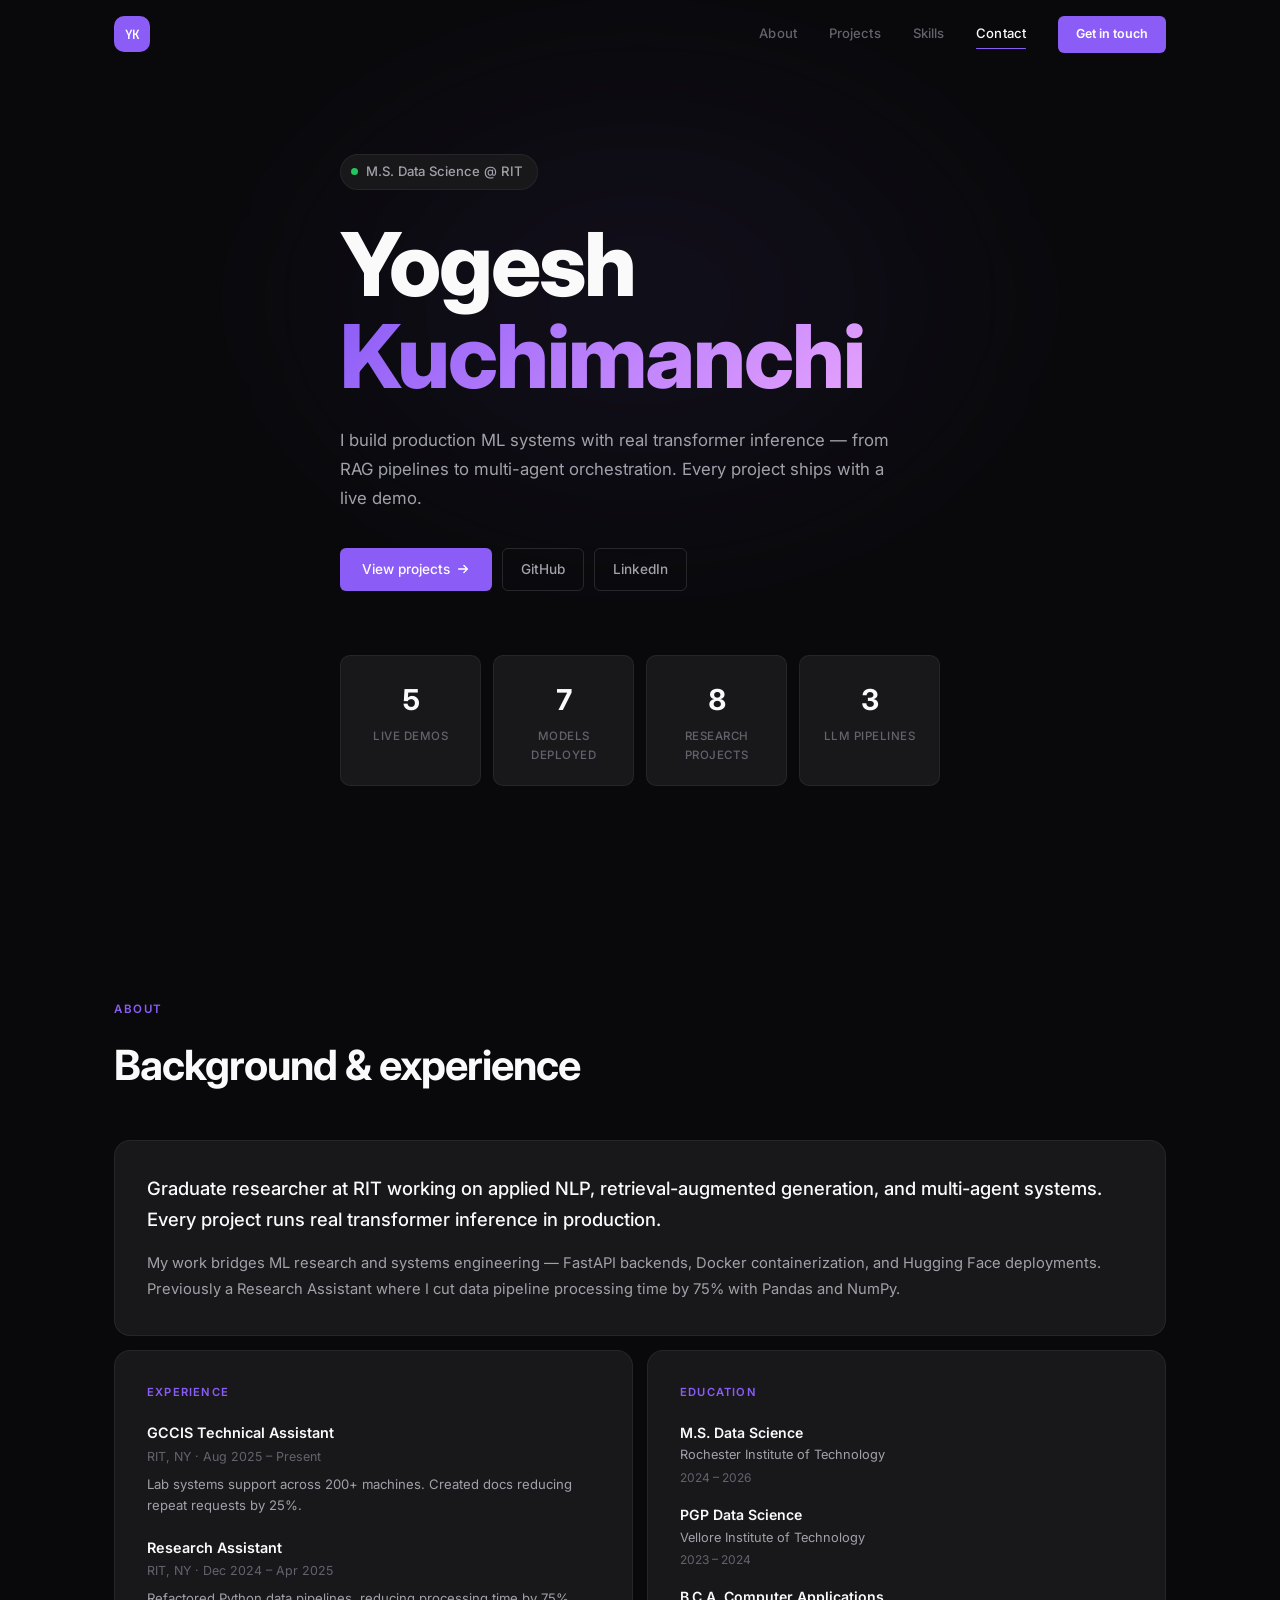
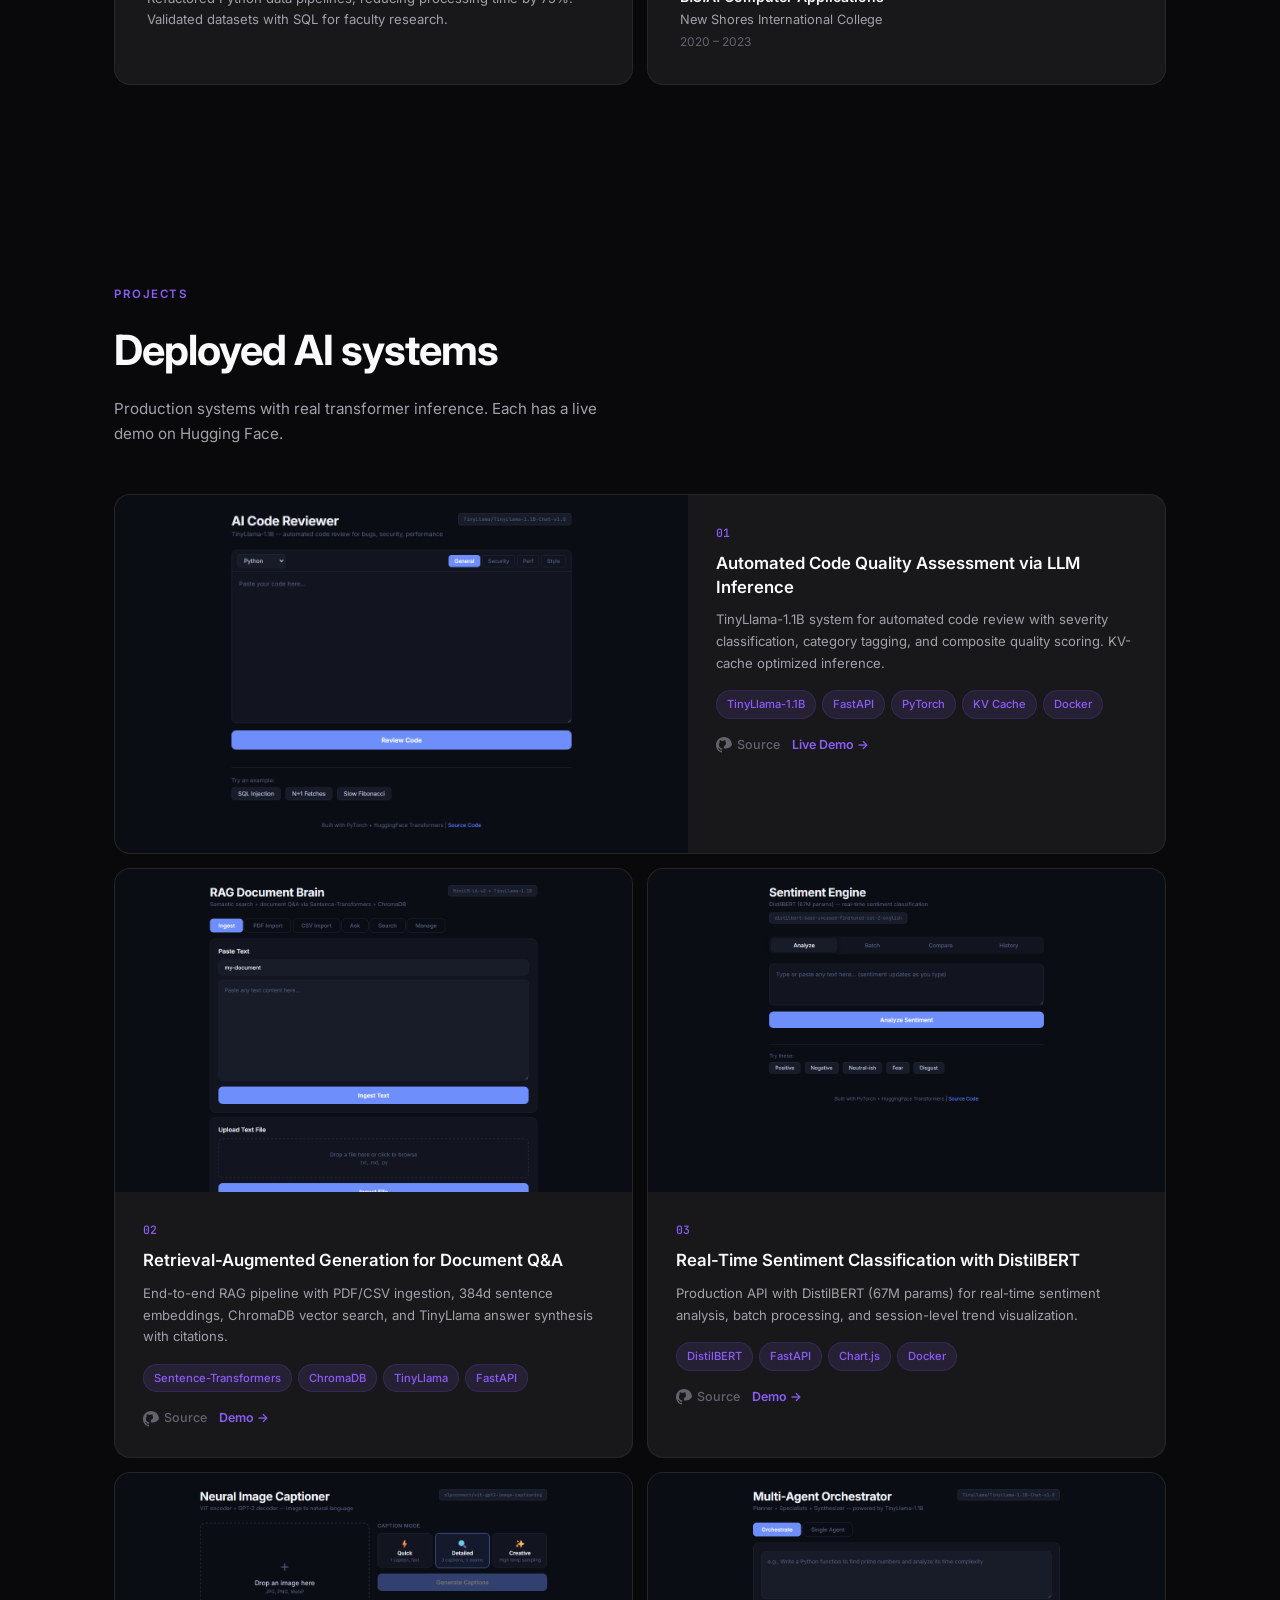
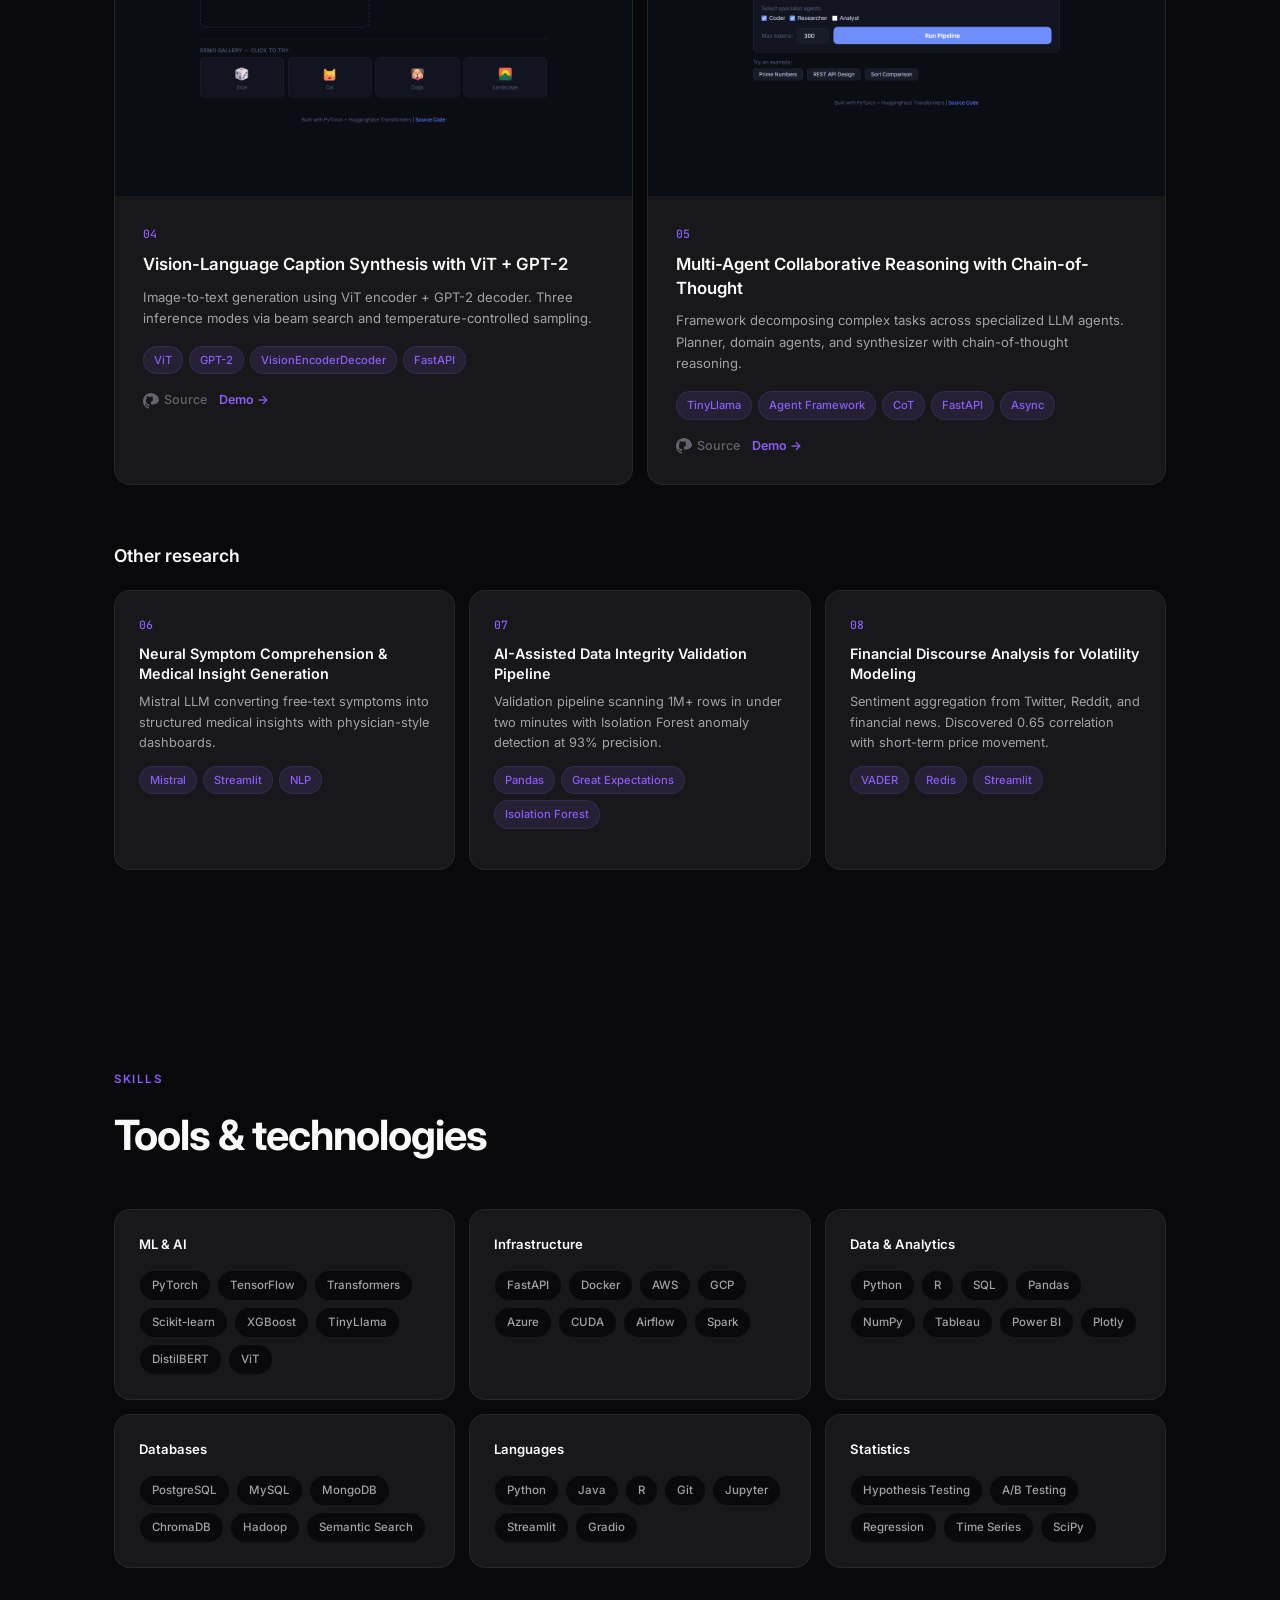
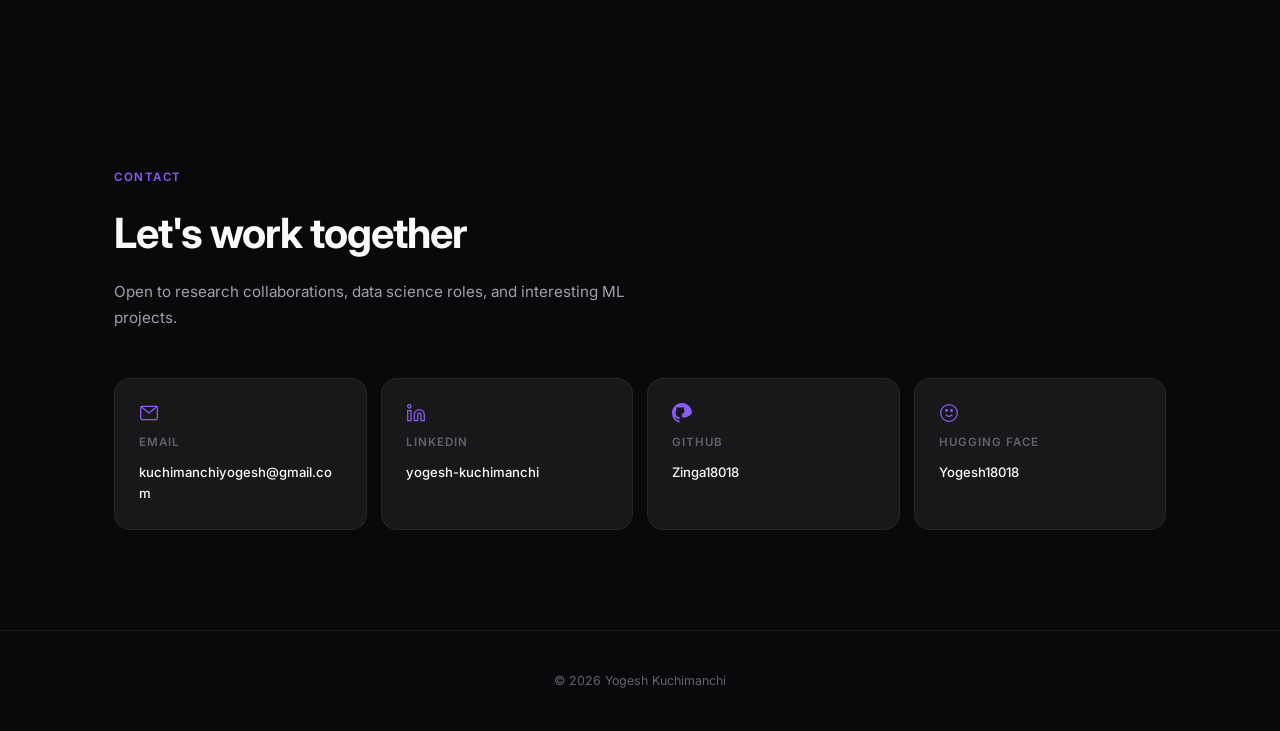
==== commit b4921154: "redesign portfolio with bento grid layout replaced stacked sections with modern bento grid cards, re" ====
--- a/portfolio-website/index.html
+++ b/portfolio-website/index.html
@@ -3,411 +3,288 @@
 <head>
     <meta charset="UTF-8">
     <meta name="viewport" content="width=device-width, initial-scale=1.0">
-    <title>Yogesh Kuchimanchi | ML Research & Engineering</title>
+    <title>Yogesh Kuchimanchi | ML Engineer</title>
     <link rel="preconnect" href="https://fonts.googleapis.com">
     <link rel="preconnect" href="https://fonts.gstatic.com" crossorigin>
-    <link href="https://fonts.googleapis.com/css2?family=Inter:wght@300;400;500;600;700;800&family=JetBrains+Mono:wght@400;500;600&display=swap" rel="stylesheet">
+    <link href="https://fonts.googleapis.com/css2?family=Inter:wght@300;400;500;600;700;800;900&family=JetBrains+Mono:wght@400;500&display=swap" rel="stylesheet">
     <link rel="stylesheet" href="styles.css">
 </head>
 <body>
 
-    <!-- Ambient layers -->
-    <div class="ambient">
-        <div class="ambient-orb ambient-orb--1"></div>
-        <div class="ambient-orb ambient-orb--2"></div>
-        <div class="ambient-orb ambient-orb--3"></div>
-    </div>
-    <canvas id="particleBg" class="particle-canvas"></canvas>
-    <div class="noise-overlay"></div>
-
-    <!-- Navigation -->
+    <!-- Nav -->
     <nav class="nav" id="nav">
         <div class="nav-inner">
-            <a href="#" class="nav-brand">
-                <span class="nav-brand-icon">Y</span>
-                <span class="nav-brand-text">Kuchimanchi</span>
+            <a href="#" class="nav-logo">
+                <span class="logo-mark">YK</span>
             </a>
             <div class="nav-links" id="navLinks">
                 <a href="#about" data-section="about">About</a>
-                <a href="#research" data-section="research">Research</a>
+                <a href="#projects" data-section="projects">Projects</a>
                 <a href="#skills" data-section="skills">Skills</a>
                 <a href="#contact" data-section="contact">Contact</a>
             </div>
-            <a href="mailto:kuchimanchiyogesh@gmail.com" class="nav-cta">Let's Talk</a>
-            <button class="nav-toggle" id="navToggle" aria-label="Menu">
-                <span></span><span></span><span></span>
-            </button>
+            <div class="nav-right">
+                <a href="mailto:kuchimanchiyogesh@gmail.com" class="nav-cta">Get in touch</a>
+                <button class="nav-toggle" id="navToggle" aria-label="Menu">
+                    <span></span><span></span>
+                </button>
+            </div>
         </div>
     </nav>
 
     <!-- Hero -->
     <header class="hero" id="hero">
-        <div class="hero-content">
-            <div class="hero-text">
-                <div class="hero-badge">
-                    <span class="status-dot"></span>
-                    M.S. Data Science @ Rochester Institute of Technology
-                </div>
-                <h1 class="hero-name">
-                    <span class="line">Yogesh</span>
-                    <span class="line gradient-text">Kuchimanchi</span>
-                </h1>
-                <p class="hero-tagline">Machine Learning Researcher & Data Scientist</p>
-                <p class="hero-desc">
-                    Building production-grade AI systems with real transformer inference.
-                    From retrieval-augmented generation pipelines to multi-agent orchestration
-                    frameworks, every project ships with a live demo.
-                </p>
-                <div class="hero-actions">
-                    <a href="#research" class="btn btn-primary">
-                        <span>View Research</span>
-                        <svg width="16" height="16" viewBox="0 0 16 16" fill="none"><path d="M3 8h10M9 4l4 4-4 4" stroke="currentColor" stroke-width="1.5" stroke-linecap="round" stroke-linejoin="round"/></svg>
-                    </a>
-                    <a href="https://github.com/Zinga18018" target="_blank" class="btn btn-outline">
-                        <svg width="16" height="16" viewBox="0 0 16 16" fill="currentColor"><path d="M8 0C3.58 0 0 3.58 0 8c0 3.54 2.29 6.53 5.47 7.59.4.07.55-.17.55-.38 0-.19-.01-.82-.01-1.49-2.01.37-2.53-.49-2.69-.94-.09-.23-.48-.94-.82-1.13-.28-.15-.68-.52-.01-.53.63-.01 1.08.58 1.23.82.72 1.21 1.87.87 2.33.66.07-.52.28-.87.51-1.07-1.78-.2-3.64-.89-3.64-3.95 0-.87.31-1.59.82-2.15-.08-.2-.36-1.02.08-2.12 0 0 .67-.21 2.2.82.64-.18 1.32-.27 2-.27.68 0 1.36.09 2 .27 1.53-1.04 2.2-.82 2.2-.82.44 1.1.16 1.92.08 2.12.51.56.82 1.27.82 2.15 0 3.07-1.87 3.75-3.65 3.95.29.25.54.73.54 1.48 0 1.07-.01 1.93-.01 2.2 0 .21.15.46.55.38A8.013 8.013 0 0016 8c0-4.42-3.58-8-8-8z"/></svg>
-                        GitHub
-                    </a>
-                    <a href="https://linkedin.com/in/yogesh-kuchimanchi" target="_blank" class="btn btn-outline">
-                        <svg width="16" height="16" viewBox="0 0 16 16" fill="currentColor"><path d="M0 1.146C0 .513.526 0 1.175 0h13.65C15.474 0 16 .513 16 1.146v13.708c0 .633-.526 1.146-1.175 1.146H1.175C.526 16 0 15.487 0 14.854V1.146zm4.943 12.248V6.169H2.542v7.225h2.401zm-1.2-8.212c.837 0 1.358-.554 1.358-1.248-.015-.709-.52-1.248-1.342-1.248-.822 0-1.359.54-1.359 1.248 0 .694.521 1.248 1.327 1.248h.016zm4.908 8.212V9.359c0-.216.016-.432.08-.586.173-.431.568-.878 1.232-.878.869 0 1.216.662 1.216 1.634v3.865h2.401V9.25c0-2.22-1.184-3.252-2.764-3.252-1.274 0-1.845.7-2.165 1.193v.025h-.016l.016-.025V6.169h-2.4c.03.678 0 7.225 0 7.225h2.4z"/></svg>
-                        LinkedIn
-                    </a>
-                </div>
-            </div>
-            <div class="hero-visual">
-                <div class="profile-ring">
-                    <div class="profile-avatar">
-                        <span>YK</span>
-                    </div>
-                    <div class="orbit-ring"></div>
-                    <div class="orbit-dot orbit-dot--1"></div>
-                    <div class="orbit-dot orbit-dot--2"></div>
-                    <div class="orbit-dot orbit-dot--3"></div>
-                </div>
-                <div class="hero-metrics">
-                    <div class="metric" data-delay="0">
-                        <span class="metric-val" data-target="5">0</span>
-                        <span class="metric-label">Live Demos</span>
-                    </div>
-                    <div class="metric" data-delay="100">
-                        <span class="metric-val" data-target="7">0</span>
-                        <span class="metric-label">Models Deployed</span>
-                    </div>
-                    <div class="metric" data-delay="200">
-                        <span class="metric-val" data-target="8">0</span>
-                        <span class="metric-label">Research Projects</span>
-                    </div>
-                    <div class="metric" data-delay="300">
-                        <span class="metric-val" data-target="3">0</span>
-                        <span class="metric-label">LLM Pipelines</span>
-                    </div>
-                </div>
-            </div>
-        </div>
-        <div class="scroll-hint">
-            <span>Scroll to explore</span>
-            <div class="scroll-line"></div>
-        </div>
+        <div class="hero-container">
+            <div class="hero-eyebrow anim-fade" data-delay="0">
+                <span class="pulse-dot"></span>
+                M.S. Data Science @ RIT
+            </div>
+            <h1 class="hero-title">
+                <span class="anim-slide" data-delay="100">Yogesh</span>
+                <span class="anim-slide hero-title-accent" data-delay="200">Kuchimanchi</span>
+            </h1>
+            <p class="hero-subtitle anim-fade" data-delay="350">
+                I build production ML systems with real transformer inference &mdash;
+                from RAG pipelines to multi-agent orchestration. Every project ships with a live demo.
+            </p>
+            <div class="hero-actions anim-fade" data-delay="500">
+                <a href="#projects" class="btn btn-primary">
+                    View projects
+                    <svg width="14" height="14" viewBox="0 0 16 16" fill="none"><path d="M3 8h10M9 4l4 4-4 4" stroke="currentColor" stroke-width="1.5" stroke-linecap="round" stroke-linejoin="round"/></svg>
+                </a>
+                <a href="https://github.com/Zinga18018" target="_blank" class="btn btn-ghost">GitHub</a>
+                <a href="https://linkedin.com/in/yogesh-kuchimanchi" target="_blank" class="btn btn-ghost">LinkedIn</a>
+            </div>
+
+            <!-- Bento stats row -->
+            <div class="hero-stats anim-fade" data-delay="650">
+                <div class="stat-card">
+                    <span class="stat-num" data-target="5">0</span>
+                    <span class="stat-label">Live Demos</span>
+                </div>
+                <div class="stat-card">
+                    <span class="stat-num" data-target="7">0</span>
+                    <span class="stat-label">Models Deployed</span>
+                </div>
+                <div class="stat-card">
+                    <span class="stat-num" data-target="8">0</span>
+                    <span class="stat-label">Research Projects</span>
+                </div>
+                <div class="stat-card">
+                    <span class="stat-num" data-target="3">0</span>
+                    <span class="stat-label">LLM Pipelines</span>
+                </div>
+            </div>
+        </div>
+        <div class="hero-gradient"></div>
     </header>
 
     <!-- About -->
     <section class="section" id="about">
         <div class="container">
-            <div class="section-header">
-                <span class="section-tag">01 / About</span>
-                <h2 class="section-title">Background & <span class="gradient-text">Expertise</span></h2>
-            </div>
-
-            <div class="about-grid">
-                <div class="about-text">
+            <div class="section-label anim-fade">About</div>
+            <h2 class="section-title anim-fade">Background &amp; experience</h2>
+
+            <div class="about-bento">
+                <!-- Bio card - spans 2 cols -->
+                <div class="bento-card bento-wide anim-fade">
                     <p class="about-lead">
-                        Graduate Data Science student at RIT with a research focus on applied NLP,
-                        retrieval-augmented generation, and multi-agent AI systems.
+                        Graduate researcher at RIT working on applied NLP, retrieval-augmented generation,
+                        and multi-agent systems. Every project runs real transformer inference in production.
                     </p>
-                    <p>
-                        My work sits at the intersection of machine learning research and systems
-                        engineering. Every project in this portfolio runs real transformer inference
-                        in production, served via FastAPI, containerized with Docker, and deployed
-                        on Hugging Face Spaces.
+                    <p class="about-body">
+                        My work bridges ML research and systems engineering &mdash; FastAPI backends,
+                        Docker containerization, and Hugging Face deployments. Previously a Research Assistant
+                        where I cut data pipeline processing time by 75% with Pandas and NumPy.
                     </p>
-                    <p>
-                        Previously a Research Assistant where I refactored data pipelines with Pandas
-                        and NumPy, reducing processing time by 75%. Strong foundation in Python,
-                        statistical analysis, and cloud infrastructure.
-                    </p>
-                </div>
-
-                <div class="about-details">
-                    <!-- Experience Timeline -->
-                    <div class="timeline">
-                        <h3 class="detail-heading">Experience</h3>
-                        <div class="timeline-item">
-                            <div class="timeline-dot"></div>
-                            <div class="timeline-content">
-                                <div class="timeline-header">
-                                    <h4>GCCIS Technical Assistant</h4>
-                                    <span class="timeline-date">Aug 2025 - Present</span>
-                                </div>
-                                <p class="timeline-place">Rochester Institute of Technology, NY</p>
-                                <p class="timeline-desc">Supporting lab systems across 200+ machines. Created documentation reducing repeat service requests by 25%.</p>
-                            </div>
-                        </div>
-                        <div class="timeline-item">
-                            <div class="timeline-dot"></div>
-                            <div class="timeline-content">
-                                <div class="timeline-header">
-                                    <h4>Research Assistant</h4>
-                                    <span class="timeline-date">Dec 2024 - Apr 2025</span>
-                                </div>
-                                <p class="timeline-place">Rochester Institute of Technology, NY</p>
-                                <p class="timeline-desc">Refactored Python pipelines with Pandas & NumPy, reducing processing time by 75%. Validated datasets with SQL and Excel for faculty research.</p>
-                            </div>
-                        </div>
-                    </div>
-
-                    <!-- Education -->
-                    <div class="education">
-                        <h3 class="detail-heading">Education</h3>
-                        <div class="edu-cards">
-                            <div class="edu-card">
-                                <div class="edu-degree">M.S. Data Science</div>
-                                <div class="edu-school">Rochester Institute of Technology, NY</div>
-                                <div class="edu-year">2024 - 2026</div>
-                                <div class="edu-courses">Machine Learning, Deep Learning, Cloud Computing, Big Data Analytics</div>
-                            </div>
-                            <div class="edu-card">
-                                <div class="edu-degree">PGP Data Science</div>
-                                <div class="edu-school">Vellore Institute of Technology, India</div>
-                                <div class="edu-year">2023 - 2024</div>
-                            </div>
-                            <div class="edu-card">
-                                <div class="edu-degree">B.C.A. Computer Applications</div>
-                                <div class="edu-school">New Shores International College, India</div>
-                                <div class="edu-year">2020 - 2023</div>
-                            </div>
-                        </div>
+                </div>
+
+                <!-- Experience -->
+                <div class="bento-card anim-fade">
+                    <div class="bento-card-label">Experience</div>
+                    <div class="exp-item">
+                        <div class="exp-role">GCCIS Technical Assistant</div>
+                        <div class="exp-meta">RIT, NY &middot; Aug 2025 &ndash; Present</div>
+                        <p class="exp-desc">Lab systems support across 200+ machines. Created docs reducing repeat requests by 25%.</p>
+                    </div>
+                    <div class="exp-item">
+                        <div class="exp-role">Research Assistant</div>
+                        <div class="exp-meta">RIT, NY &middot; Dec 2024 &ndash; Apr 2025</div>
+                        <p class="exp-desc">Refactored Python data pipelines, reducing processing time by 75%. Validated datasets with SQL for faculty research.</p>
+                    </div>
+                </div>
+
+                <!-- Education -->
+                <div class="bento-card anim-fade">
+                    <div class="bento-card-label">Education</div>
+                    <div class="edu-item">
+                        <div class="edu-degree">M.S. Data Science</div>
+                        <div class="edu-school">Rochester Institute of Technology</div>
+                        <div class="edu-year">2024 &ndash; 2026</div>
+                    </div>
+                    <div class="edu-item">
+                        <div class="edu-degree">PGP Data Science</div>
+                        <div class="edu-school">Vellore Institute of Technology</div>
+                        <div class="edu-year">2023 &ndash; 2024</div>
+                    </div>
+                    <div class="edu-item">
+                        <div class="edu-degree">B.C.A. Computer Applications</div>
+                        <div class="edu-school">New Shores International College</div>
+                        <div class="edu-year">2020 &ndash; 2023</div>
                     </div>
                 </div>
             </div>
         </div>
     </section>
 
-    <!-- Research & Projects -->
-    <section class="section" id="research">
-        <div class="container">
-            <div class="section-header">
-                <span class="section-tag">02 / Research & Engineering</span>
-                <h2 class="section-title">Deployed <span class="gradient-text">AI Systems</span></h2>
-                <p class="section-desc">Production systems with real transformer inference. Each has a live demo on Hugging Face Spaces.</p>
-            </div>
-
-            <!-- Project 1: AI Code Reviewer -->
-            <article class="project-full reveal-item">
-                <a href="https://huggingface.co/spaces/Yogesh18018/ai-code-reviewer" target="_blank" class="project-preview">
-                    <div class="preview-chrome"><span></span><span></span><span></span></div>
-                    <img src="screenshots/ai-code-reviewer.png" alt="AI Code Reviewer Demo" class="preview-img" loading="lazy">
-                    <div class="preview-hover-label">Open Live Demo</div>
-                </a>
-                <div class="project-info">
-                    <div class="project-meta">
-                        <span class="project-number">01</span>
-                        <span class="project-field">Large Language Models / Static Analysis</span>
-                    </div>
-                    <h3 class="project-title">Automated Code Quality Assessment via Large Language Model Inference</h3>
-                    <p class="project-desc">
-                        A TinyLlama-1.1B system for automated code review. Parses diffs and generates
-                        structured issue reports with severity classification, category tagging, and
-                        composite quality scoring. Implements KV-cache optimization for efficient
-                        autoregressive decoding.
-                    </p>
-                    <div class="project-stats">
-                        <div class="pstat"><strong>1.1B</strong><span>Parameters</span></div>
-                        <div class="pstat"><strong>~2s</strong><span>Inference</span></div>
-                        <div class="pstat"><strong>REST</strong><span>API</span></div>
-                    </div>
-                    <div class="project-stack">
-                        <span>TinyLlama-1.1B</span><span>FastAPI</span><span>PyTorch</span>
-                        <span>KV Cache</span><span>Docker</span>
-                    </div>
-                    <div class="project-actions">
-                        <a href="https://github.com/Zinga18018/ai-code-reviewer" target="_blank" class="btn btn-sm btn-outline">View Source</a>
-                        <a href="https://huggingface.co/spaces/Yogesh18018/ai-code-reviewer" target="_blank" class="btn btn-sm btn-accent">Live Demo</a>
-                    </div>
-                </div>
-            </article>
-
-            <!-- Project 2: RAG Document Brain -->
-            <article class="project-full reverse reveal-item">
-                <a href="https://huggingface.co/spaces/Yogesh18018/rag-document-brain" target="_blank" class="project-preview">
-                    <div class="preview-chrome"><span></span><span></span><span></span></div>
-                    <img src="screenshots/rag-document-brain.png" alt="RAG Document Brain Demo" class="preview-img" loading="lazy">
-                    <div class="preview-hover-label">Open Live Demo</div>
-                </a>
-                <div class="project-info">
-                    <div class="project-meta">
-                        <span class="project-number">02</span>
-                        <span class="project-field">Information Retrieval / NLG</span>
-                    </div>
-                    <h3 class="project-title">Retrieval-Augmented Generation for Multi-Format Document Intelligence</h3>
-                    <p class="project-desc">
-                        End-to-end RAG pipeline supporting PDF, CSV, and plaintext ingestion. Documents
-                        are chunked, embedded via Sentence-Transformers (384d), and indexed in ChromaDB.
-                        Natural language answers synthesized by TinyLlama with source-grounded citations.
-                    </p>
-                    <div class="project-stats">
-                        <div class="pstat"><strong>384d</strong><span>Embeddings</span></div>
-                        <div class="pstat"><strong>&lt;100ms</strong><span>Retrieval</span></div>
-                        <div class="pstat"><strong>PDF/CSV</strong><span>Ingest</span></div>
-                    </div>
-                    <div class="project-stack">
-                        <span>Sentence-Transformers</span><span>ChromaDB</span><span>TinyLlama</span>
-                        <span>PyMuPDF</span><span>FastAPI</span>
-                    </div>
-                    <div class="project-actions">
-                        <a href="https://github.com/Zinga18018/rag-document-brain" target="_blank" class="btn btn-sm btn-outline">View Source</a>
-                        <a href="https://huggingface.co/spaces/Yogesh18018/rag-document-brain" target="_blank" class="btn btn-sm btn-accent">Live Demo</a>
-                    </div>
-                </div>
-            </article>
-
-            <!-- Project 3: Sentiment Engine -->
-            <article class="project-full reveal-item">
-                <a href="https://huggingface.co/spaces/Yogesh18018/sentiment-engine" target="_blank" class="project-preview">
-                    <div class="preview-chrome"><span></span><span></span><span></span></div>
-                    <img src="screenshots/sentiment-engine.png" alt="Sentiment Engine Demo" class="preview-img" loading="lazy">
-                    <div class="preview-hover-label">Open Live Demo</div>
-                </a>
-                <div class="project-info">
-                    <div class="project-meta">
-                        <span class="project-number">03</span>
-                        <span class="project-field">NLP / Affective Computing</span>
-                    </div>
-                    <h3 class="project-title">Real-Time Sentiment Classification with Transformer-Based Emotion Detection</h3>
-                    <p class="project-desc">
-                        Production inference API powered by DistilBERT (67M params) with real-time
-                        typing analysis, multi-class emotion detection, batch processing, and
-                        session-level trend visualization.
-                    </p>
-                    <div class="project-stats">
-                        <div class="pstat"><strong>67M</strong><span>Parameters</span></div>
-                        <div class="pstat"><strong>~50ms</strong><span>Latency</span></div>
-                        <div class="pstat"><strong>Live</strong><span>Analysis</span></div>
-                    </div>
-                    <div class="project-stack">
-                        <span>DistilBERT</span><span>FastAPI</span><span>Chart.js</span>
-                        <span>Batch Inference</span><span>Docker</span>
-                    </div>
-                    <div class="project-actions">
-                        <a href="https://github.com/Zinga18018/sentiment-engine" target="_blank" class="btn btn-sm btn-outline">View Source</a>
-                        <a href="https://huggingface.co/spaces/Yogesh18018/sentiment-engine" target="_blank" class="btn btn-sm btn-accent">Live Demo</a>
-                    </div>
-                </div>
-            </article>
-
-            <!-- Project 4: Image Captioner -->
-            <article class="project-full reverse reveal-item">
-                <a href="https://huggingface.co/spaces/Yogesh18018/image-captioner" target="_blank" class="project-preview">
-                    <div class="preview-chrome"><span></span><span></span><span></span></div>
-                    <img src="screenshots/image-captioner.png" alt="Image Captioner Demo" class="preview-img" loading="lazy">
-                    <div class="preview-hover-label">Open Live Demo</div>
-                </a>
-                <div class="project-info">
-                    <div class="project-meta">
-                        <span class="project-number">04</span>
-                        <span class="project-field">Computer Vision / VLMs</span>
-                    </div>
-                    <h3 class="project-title">Vision-Language Caption Synthesis via Encoder-Decoder Transformers</h3>
-                    <p class="project-desc">
-                        Image-to-text generation using a ViT encoder coupled with a GPT-2 decoder.
-                        Supports three inference modes (quick, detailed, creative) via beam search
-                        and temperature-controlled sampling.
-                    </p>
-                    <div class="project-stats">
-                        <div class="pstat"><strong>ViT+GPT2</strong><span>Architecture</span></div>
-                        <div class="pstat"><strong>~1.5s</strong><span>Caption</span></div>
-                        <div class="pstat"><strong>3</strong><span>Modes</span></div>
-                    </div>
-                    <div class="project-stack">
-                        <span>ViT</span><span>GPT-2</span><span>VisionEncoderDecoder</span>
-                        <span>FastAPI</span><span>Docker</span>
-                    </div>
-                    <div class="project-actions">
-                        <a href="https://github.com/Zinga18018/image-captioner" target="_blank" class="btn btn-sm btn-outline">View Source</a>
-                        <a href="https://huggingface.co/spaces/Yogesh18018/image-captioner" target="_blank" class="btn btn-sm btn-accent">Live Demo</a>
-                    </div>
-                </div>
-            </article>
-
-            <!-- Project 5: Multi-Agent Orchestrator -->
-            <article class="project-full reveal-item">
-                <a href="https://huggingface.co/spaces/Yogesh18018/multi-agent" target="_blank" class="project-preview">
-                    <div class="preview-chrome"><span></span><span></span><span></span></div>
-                    <img src="screenshots/multi-agent.png" alt="Multi-Agent Orchestrator Demo" class="preview-img" loading="lazy">
-                    <div class="preview-hover-label">Open Live Demo</div>
-                </a>
-                <div class="project-info">
-                    <div class="project-meta">
-                        <span class="project-number">05</span>
-                        <span class="project-field">Agent Systems / Collaborative Reasoning</span>
-                    </div>
-                    <h3 class="project-title">Multi-Agent Collaborative Reasoning with Chain-of-Thought Orchestration</h3>
-                    <p class="project-desc">
-                        Framework for decomposing complex tasks across specialized LLM agents.
-                        A planner generates subtask graphs, domain agents execute in parallel,
-                        and a synthesizer merges outputs with chain-of-thought reasoning.
-                    </p>
-                    <div class="project-stats">
-                        <div class="pstat"><strong>4</strong><span>Agents</span></div>
-                        <div class="pstat"><strong>CoT</strong><span>Reasoning</span></div>
-                        <div class="pstat"><strong>Async</strong><span>Pipeline</span></div>
-                    </div>
-                    <div class="project-stack">
-                        <span>TinyLlama</span><span>Agent Framework</span><span>Chain-of-Thought</span>
-                        <span>FastAPI</span><span>Async Python</span>
-                    </div>
-                    <div class="project-actions">
-                        <a href="https://github.com/Zinga18018/multi-agent-orchestrator" target="_blank" class="btn btn-sm btn-outline">View Source</a>
-                        <a href="https://huggingface.co/spaces/Yogesh18018/multi-agent" target="_blank" class="btn btn-sm btn-accent">Live Demo</a>
-                    </div>
-                </div>
-            </article>
+    <!-- Projects -->
+    <section class="section" id="projects">
+        <div class="container">
+            <div class="section-label anim-fade">Projects</div>
+            <h2 class="section-title anim-fade">Deployed AI systems</h2>
+            <p class="section-subtitle anim-fade">Production systems with real transformer inference. Each has a live demo on Hugging Face.</p>
+
+            <div class="projects-grid">
+
+                <!-- Project 1: AI Code Reviewer — featured large -->
+                <article class="project-card project-featured anim-fade">
+                    <a href="https://huggingface.co/spaces/Yogesh18018/ai-code-reviewer" target="_blank" class="project-img-wrap">
+                        <img src="screenshots/ai-code-reviewer.png" alt="AI Code Reviewer" loading="lazy">
+                        <span class="project-img-overlay">Open demo &rarr;</span>
+                    </a>
+                    <div class="project-body">
+                        <div class="project-num">01</div>
+                        <h3 class="project-title">Automated Code Quality Assessment via LLM Inference</h3>
+                        <p class="project-desc">TinyLlama-1.1B system for automated code review with severity classification, category tagging, and composite quality scoring. KV-cache optimized inference.</p>
+                        <div class="project-tags">
+                            <span>TinyLlama-1.1B</span><span>FastAPI</span><span>PyTorch</span><span>KV Cache</span><span>Docker</span>
+                        </div>
+                        <div class="project-links">
+                            <a href="https://github.com/Zinga18018/ai-code-reviewer" target="_blank" class="proj-link">
+                                <svg width="16" height="16" viewBox="0 0 24 24" fill="currentColor"><path d="M12 0C5.37 0 0 5.37 0 12c0 5.31 3.435 9.795 8.205 11.385.6.105.825-.255.825-.57 0-.285-.015-1.23-.015-2.235-3.015.555-3.795-.735-4.035-1.41-.135-.345-.72-1.41-1.23-1.695-.42-.225-1.02-.78-.015-.795.945-.015 1.62.87 1.845 1.23 1.08 1.815 2.805 1.305 3.495.99.105-.78.42-1.305.765-1.605-2.67-.3-5.46-1.335-5.46-5.925 0-1.305.465-2.385 1.23-3.225-.12-.3-.54-1.53.12-3.18 0 0 .67-.21 2.2.82.64-.18 1.32-.27 2-.27.68 0 1.36.09 2 .27 1.53-1.04 2.2-.82 2.2-.82.44 1.1.16 1.92.08 2.12.51.56.82 1.27.82 2.15 0 3.07-1.87 3.75-3.65 3.95.29.25.54.73.54 1.48 0 1.07-.01 1.93-.01 2.2 0 .21.15.46.55.38A12.02 12.02 0 0024 12c0-6.63-5.37-12-12-12z"/></svg>
+                                Source
+                            </a>
+                            <a href="https://huggingface.co/spaces/Yogesh18018/ai-code-reviewer" target="_blank" class="proj-link proj-link-live">
+                                Live Demo &rarr;
+                            </a>
+                        </div>
+                    </div>
+                </article>
+
+                <!-- Project 2: RAG Document Brain -->
+                <article class="project-card anim-fade">
+                    <a href="https://huggingface.co/spaces/Yogesh18018/rag-document-brain" target="_blank" class="project-img-wrap">
+                        <img src="screenshots/rag-document-brain.png" alt="RAG Document Brain" loading="lazy">
+                        <span class="project-img-overlay">Open demo &rarr;</span>
+                    </a>
+                    <div class="project-body">
+                        <div class="project-num">02</div>
+                        <h3 class="project-title">Retrieval-Augmented Generation for Document Q&A</h3>
+                        <p class="project-desc">End-to-end RAG pipeline with PDF/CSV ingestion, 384d sentence embeddings, ChromaDB vector search, and TinyLlama answer synthesis with citations.</p>
+                        <div class="project-tags">
+                            <span>Sentence-Transformers</span><span>ChromaDB</span><span>TinyLlama</span><span>FastAPI</span>
+                        </div>
+                        <div class="project-links">
+                            <a href="https://github.com/Zinga18018/rag-document-brain" target="_blank" class="proj-link">
+                                <svg width="16" height="16" viewBox="0 0 24 24" fill="currentColor"><path d="M12 0C5.37 0 0 5.37 0 12c0 5.31 3.435 9.795 8.205 11.385.6.105.825-.255.825-.57 0-.285-.015-1.23-.015-2.235-3.015.555-3.795-.735-4.035-1.41-.135-.345-.72-1.41-1.23-1.695-.42-.225-1.02-.78-.015-.795.945-.015 1.62.87 1.845 1.23 1.08 1.815 2.805 1.305 3.495.99.105-.78.42-1.305.765-1.605-2.67-.3-5.46-1.335-5.46-5.925 0-1.305.465-2.385 1.23-3.225-.12-.3-.54-1.53.12-3.18 0 0 .67-.21 2.2.82.64-.18 1.32-.27 2-.27.68 0 1.36.09 2 .27 1.53-1.04 2.2-.82 2.2-.82.44 1.1.16 1.92.08 2.12.51.56.82 1.27.82 2.15 0 3.07-1.87 3.75-3.65 3.95.29.25.54.73.54 1.48 0 1.07-.01 1.93-.01 2.2 0 .21.15.46.55.38A12.02 12.02 0 0024 12c0-6.63-5.37-12-12-12z"/></svg>
+                                Source
+                            </a>
+                            <a href="https://huggingface.co/spaces/Yogesh18018/rag-document-brain" target="_blank" class="proj-link proj-link-live">Demo &rarr;</a>
+                        </div>
+                    </div>
+                </article>
+
+                <!-- Project 3: Sentiment Engine -->
+                <article class="project-card anim-fade">
+                    <a href="https://huggingface.co/spaces/Yogesh18018/sentiment-engine" target="_blank" class="project-img-wrap">
+                        <img src="screenshots/sentiment-engine.png" alt="Sentiment Engine" loading="lazy">
+                        <span class="project-img-overlay">Open demo &rarr;</span>
+                    </a>
+                    <div class="project-body">
+                        <div class="project-num">03</div>
+                        <h3 class="project-title">Real-Time Sentiment Classification with DistilBERT</h3>
+                        <p class="project-desc">Production API with DistilBERT (67M params) for real-time sentiment analysis, batch processing, and session-level trend visualization.</p>
+                        <div class="project-tags">
+                            <span>DistilBERT</span><span>FastAPI</span><span>Chart.js</span><span>Docker</span>
+                        </div>
+                        <div class="project-links">
+                            <a href="https://github.com/Zinga18018/sentiment-engine" target="_blank" class="proj-link">
+                                <svg width="16" height="16" viewBox="0 0 24 24" fill="currentColor"><path d="M12 0C5.37 0 0 5.37 0 12c0 5.31 3.435 9.795 8.205 11.385.6.105.825-.255.825-.57 0-.285-.015-1.23-.015-2.235-3.015.555-3.795-.735-4.035-1.41-.135-.345-.72-1.41-1.23-1.695-.42-.225-1.02-.78-.015-.795.945-.015 1.62.87 1.845 1.23 1.08 1.815 2.805 1.305 3.495.99.105-.78.42-1.305.765-1.605-2.67-.3-5.46-1.335-5.46-5.925 0-1.305.465-2.385 1.23-3.225-.12-.3-.54-1.53.12-3.18 0 0 .67-.21 2.2.82.64-.18 1.32-.27 2-.27.68 0 1.36.09 2 .27 1.53-1.04 2.2-.82 2.2-.82.44 1.1.16 1.92.08 2.12.51.56.82 1.27.82 2.15 0 3.07-1.87 3.75-3.65 3.95.29.25.54.73.54 1.48 0 1.07-.01 1.93-.01 2.2 0 .21.15.46.55.38A12.02 12.02 0 0024 12c0-6.63-5.37-12-12-12z"/></svg>
+                                Source
+                            </a>
+                            <a href="https://huggingface.co/spaces/Yogesh18018/sentiment-engine" target="_blank" class="proj-link proj-link-live">Demo &rarr;</a>
+                        </div>
+                    </div>
+                </article>
+
+                <!-- Project 4: Image Captioner -->
+                <article class="project-card anim-fade">
+                    <a href="https://huggingface.co/spaces/Yogesh18018/image-captioner" target="_blank" class="project-img-wrap">
+                        <img src="screenshots/image-captioner.png" alt="Image Captioner" loading="lazy">
+                        <span class="project-img-overlay">Open demo &rarr;</span>
+                    </a>
+                    <div class="project-body">
+                        <div class="project-num">04</div>
+                        <h3 class="project-title">Vision-Language Caption Synthesis with ViT + GPT-2</h3>
+                        <p class="project-desc">Image-to-text generation using ViT encoder + GPT-2 decoder. Three inference modes via beam search and temperature-controlled sampling.</p>
+                        <div class="project-tags">
+                            <span>ViT</span><span>GPT-2</span><span>VisionEncoderDecoder</span><span>FastAPI</span>
+                        </div>
+                        <div class="project-links">
+                            <a href="https://github.com/Zinga18018/image-captioner" target="_blank" class="proj-link">
+                                <svg width="16" height="16" viewBox="0 0 24 24" fill="currentColor"><path d="M12 0C5.37 0 0 5.37 0 12c0 5.31 3.435 9.795 8.205 11.385.6.105.825-.255.825-.57 0-.285-.015-1.23-.015-2.235-3.015.555-3.795-.735-4.035-1.41-.135-.345-.72-1.41-1.23-1.695-.42-.225-1.02-.78-.015-.795.945-.015 1.62.87 1.845 1.23 1.08 1.815 2.805 1.305 3.495.99.105-.78.42-1.305.765-1.605-2.67-.3-5.46-1.335-5.46-5.925 0-1.305.465-2.385 1.23-3.225-.12-.3-.54-1.53.12-3.18 0 0 .67-.21 2.2.82.64-.18 1.32-.27 2-.27.68 0 1.36.09 2 .27 1.53-1.04 2.2-.82 2.2-.82.44 1.1.16 1.92.08 2.12.51.56.82 1.27.82 2.15 0 3.07-1.87 3.75-3.65 3.95.29.25.54.73.54 1.48 0 1.07-.01 1.93-.01 2.2 0 .21.15.46.55.38A12.02 12.02 0 0024 12c0-6.63-5.37-12-12-12z"/></svg>
+                                Source
+                            </a>
+                            <a href="https://huggingface.co/spaces/Yogesh18018/image-captioner" target="_blank" class="proj-link proj-link-live">Demo &rarr;</a>
+                        </div>
+                    </div>
+                </article>
+
+                <!-- Project 5: Multi-Agent Orchestrator -->
+                <article class="project-card anim-fade">
+                    <a href="https://huggingface.co/spaces/Yogesh18018/multi-agent" target="_blank" class="project-img-wrap">
+                        <img src="screenshots/multi-agent.png" alt="Multi-Agent Orchestrator" loading="lazy">
+                        <span class="project-img-overlay">Open demo &rarr;</span>
+                    </a>
+                    <div class="project-body">
+                        <div class="project-num">05</div>
+                        <h3 class="project-title">Multi-Agent Collaborative Reasoning with Chain-of-Thought</h3>
+                        <p class="project-desc">Framework decomposing complex tasks across specialized LLM agents. Planner, domain agents, and synthesizer with chain-of-thought reasoning.</p>
+                        <div class="project-tags">
+                            <span>TinyLlama</span><span>Agent Framework</span><span>CoT</span><span>FastAPI</span><span>Async</span>
+                        </div>
+                        <div class="project-links">
+                            <a href="https://github.com/Zinga18018/multi-agent-orchestrator" target="_blank" class="proj-link">
+                                <svg width="16" height="16" viewBox="0 0 24 24" fill="currentColor"><path d="M12 0C5.37 0 0 5.37 0 12c0 5.31 3.435 9.795 8.205 11.385.6.105.825-.255.825-.57 0-.285-.015-1.23-.015-2.235-3.015.555-3.795-.735-4.035-1.41-.135-.345-.72-1.41-1.23-1.695-.42-.225-1.02-.78-.015-.795.945-.015 1.62.87 1.845 1.23 1.08 1.815 2.805 1.305 3.495.99.105-.78.42-1.305.765-1.605-2.67-.3-5.46-1.335-5.46-5.925 0-1.305.465-2.385 1.23-3.225-.12-.3-.54-1.53.12-3.18 0 0 .67-.21 2.2.82.64-.18 1.32-.27 2-.27.68 0 1.36.09 2 .27 1.53-1.04 2.2-.82 2.2-.82.44 1.1.16 1.92.08 2.12.51.56.82 1.27.82 2.15 0 3.07-1.87 3.75-3.65 3.95.29.25.54.73.54 1.48 0 1.07-.01 1.93-.01 2.2 0 .21.15.46.55.38A12.02 12.02 0 0024 12c0-6.63-5.37-12-12-12z"/></svg>
+                                Source
+                            </a>
+                            <a href="https://huggingface.co/spaces/Yogesh18018/multi-agent" target="_blank" class="proj-link proj-link-live">Demo &rarr;</a>
+                        </div>
+                    </div>
+                </article>
+
+            </div>
 
             <!-- Additional Research -->
-            <div class="additional-research">
-                <h3 class="subsection-title">Additional Research</h3>
-                <div class="research-list">
-                    <article class="research-item reveal-item">
-                        <span class="project-number">06</span>
-                        <div class="research-item-body">
-                            <h4>Neural Symptom Comprehension and Structured Medical Insight Generation</h4>
-                            <p>Streamlit app powered by Mistral LLM converting free-text symptom inputs into structured medical insights with physician-style dashboards for symptom frequency visualization.</p>
-                            <div class="project-stack">
-                                <span>Mistral LLM</span><span>Streamlit</span><span>NLP</span>
-                            </div>
-                        </div>
-                        <a href="https://github.com/Zinga18018" target="_blank" class="btn btn-sm btn-outline">GitHub</a>
-                    </article>
-                    <article class="research-item reveal-item">
-                        <span class="project-number">07</span>
-                        <div class="research-item-body">
-                            <h4>AI-Assisted Data Integrity Validation Pipeline for Large-Scale Datasets</h4>
-                            <p>Validation pipeline with Pandas & Great Expectations scanning 1M+ rows in under two minutes. Integrated Isolation Forest anomaly detection at 93% precision with automated reporting.</p>
-                            <div class="project-stack">
-                                <span>Pandas</span><span>Great Expectations</span><span>Isolation Forest</span>
-                            </div>
-                        </div>
-                        <a href="https://github.com/Zinga18018" target="_blank" class="btn btn-sm btn-outline">GitHub</a>
-                    </article>
-                    <article class="research-item reveal-item">
-                        <span class="project-number">08</span>
-                        <div class="research-item-body">
-                            <h4>Quantitative Analysis of Financial Discourse for Predictive Volatility Modeling</h4>
-                            <p>Streamlit dashboard aggregating sentiment from Twitter, Reddit, and financial news for 50+ stocks. Discovered 0.65 correlation between market sentiment and short-term price movement.</p>
-                            <div class="project-stack">
-                                <span>VADER NLP</span><span>Redis</span><span>Streamlit</span>
-                            </div>
-                        </div>
-                        <a href="https://github.com/Zinga18018" target="_blank" class="btn btn-sm btn-outline">GitHub</a>
-                    </article>
+            <h3 class="subsection-title anim-fade">Other research</h3>
+            <div class="research-grid">
+                <div class="research-card anim-fade">
+                    <div class="project-num">06</div>
+                    <h4>Neural Symptom Comprehension &amp; Medical Insight Generation</h4>
+                    <p>Mistral LLM converting free-text symptoms into structured medical insights with physician-style dashboards.</p>
+                    <div class="project-tags"><span>Mistral</span><span>Streamlit</span><span>NLP</span></div>
+                </div>
+                <div class="research-card anim-fade">
+                    <div class="project-num">07</div>
+                    <h4>AI-Assisted Data Integrity Validation Pipeline</h4>
+                    <p>Validation pipeline scanning 1M+ rows in under two minutes with Isolation Forest anomaly detection at 93% precision.</p>
+                    <div class="project-tags"><span>Pandas</span><span>Great Expectations</span><span>Isolation Forest</span></div>
+                </div>
+                <div class="research-card anim-fade">
+                    <div class="project-num">08</div>
+                    <h4>Financial Discourse Analysis for Volatility Modeling</h4>
+                    <p>Sentiment aggregation from Twitter, Reddit, and financial news. Discovered 0.65 correlation with short-term price movement.</p>
+                    <div class="project-tags"><span>VADER</span><span>Redis</span><span>Streamlit</span></div>
                 </div>
             </div>
         </div>
@@ -416,76 +293,52 @@
     <!-- Skills -->
     <section class="section" id="skills">
         <div class="container">
-            <div class="section-header">
-                <span class="section-tag">03 / Technical Stack</span>
-                <h2 class="section-title">Tools & <span class="gradient-text">Technologies</span></h2>
-            </div>
-
-            <div class="skills-grid">
-                <div class="skill-group reveal-item">
-                    <div class="skill-group-icon">
-                        <svg width="20" height="20" viewBox="0 0 24 24" fill="none" stroke="currentColor" stroke-width="1.5"><path d="M12 2L2 7l10 5 10-5-10-5zM2 17l10 5 10-5M2 12l10 5 10-5"/></svg>
-                    </div>
-                    <h4>Machine Learning & AI</h4>
+            <div class="section-label anim-fade">Skills</div>
+            <h2 class="section-title anim-fade">Tools &amp; technologies</h2>
+
+            <div class="skills-bento">
+                <div class="skill-card anim-fade">
+                    <h4>ML &amp; AI</h4>
                     <div class="skill-pills">
                         <span>PyTorch</span><span>TensorFlow</span><span>Transformers</span>
                         <span>Scikit-learn</span><span>XGBoost</span><span>TinyLlama</span>
                         <span>DistilBERT</span><span>ViT</span>
                     </div>
                 </div>
-                <div class="skill-group reveal-item">
-                    <div class="skill-group-icon">
-                        <svg width="20" height="20" viewBox="0 0 24 24" fill="none" stroke="currentColor" stroke-width="1.5"><rect x="2" y="3" width="20" height="14" rx="2"/><path d="M8 21h8M12 17v4"/></svg>
-                    </div>
-                    <h4>Infrastructure & Cloud</h4>
+                <div class="skill-card anim-fade">
+                    <h4>Infrastructure</h4>
                     <div class="skill-pills">
                         <span>FastAPI</span><span>Docker</span><span>AWS</span>
                         <span>GCP</span><span>Azure</span><span>CUDA</span>
-                        <span>Airflow</span><span>Spark</span><span>Linux</span>
-                    </div>
-                </div>
-                <div class="skill-group reveal-item">
-                    <div class="skill-group-icon">
-                        <svg width="20" height="20" viewBox="0 0 24 24" fill="none" stroke="currentColor" stroke-width="1.5"><path d="M21 12c0 1.2-4 6-9 6s-9-4.8-9-6c0-1.2 4-6 9-6s9 4.8 9 6z"/><circle cx="12" cy="12" r="3"/></svg>
-                    </div>
-                    <h4>Data & Analytics</h4>
+                        <span>Airflow</span><span>Spark</span>
+                    </div>
+                </div>
+                <div class="skill-card anim-fade">
+                    <h4>Data &amp; Analytics</h4>
                     <div class="skill-pills">
                         <span>Python</span><span>R</span><span>SQL</span><span>Pandas</span>
-                        <span>NumPy</span><span>Tableau</span><span>Power BI</span>
-                        <span>Plotly</span><span>Seaborn</span>
-                    </div>
-                </div>
-                <div class="skill-group reveal-item">
-                    <div class="skill-group-icon">
-                        <svg width="20" height="20" viewBox="0 0 24 24" fill="none" stroke="currentColor" stroke-width="1.5"><ellipse cx="12" cy="5" rx="9" ry="3"/><path d="M21 12c0 1.66-4 3-9 3s-9-1.34-9-3"/><path d="M3 5v14c0 1.66 4 3 9 3s9-1.34 9-3V5"/></svg>
-                    </div>
-                    <h4>Databases & Retrieval</h4>
+                        <span>NumPy</span><span>Tableau</span><span>Power BI</span><span>Plotly</span>
+                    </div>
+                </div>
+                <div class="skill-card anim-fade">
+                    <h4>Databases</h4>
                     <div class="skill-pills">
                         <span>PostgreSQL</span><span>MySQL</span><span>MongoDB</span>
-                        <span>ChromaDB</span><span>Hadoop</span><span>Embeddings</span>
-                        <span>Semantic Search</span>
-                    </div>
-                </div>
-                <div class="skill-group reveal-item">
-                    <div class="skill-group-icon">
-                        <svg width="20" height="20" viewBox="0 0 24 24" fill="none" stroke="currentColor" stroke-width="1.5"><path d="M16 18l6-6-6-6M8 6l-6 6 6 6"/></svg>
-                    </div>
-                    <h4>Languages & Frameworks</h4>
+                        <span>ChromaDB</span><span>Hadoop</span><span>Semantic Search</span>
+                    </div>
+                </div>
+                <div class="skill-card anim-fade">
+                    <h4>Languages</h4>
                     <div class="skill-pills">
                         <span>Python</span><span>Java</span><span>R</span>
-                        <span>Git</span><span>Jupyter</span><span>Streamlit</span>
-                        <span>Gradio</span>
-                    </div>
-                </div>
-                <div class="skill-group reveal-item">
-                    <div class="skill-group-icon">
-                        <svg width="20" height="20" viewBox="0 0 24 24" fill="none" stroke="currentColor" stroke-width="1.5"><path d="M3 3h18v18H3zM3 9h18M9 3v18"/></svg>
-                    </div>
-                    <h4>Statistics & Testing</h4>
+                        <span>Git</span><span>Jupyter</span><span>Streamlit</span><span>Gradio</span>
+                    </div>
+                </div>
+                <div class="skill-card anim-fade">
+                    <h4>Statistics</h4>
                     <div class="skill-pills">
                         <span>Hypothesis Testing</span><span>A/B Testing</span>
-                        <span>Regression Analysis</span><span>Time Series</span>
-                        <span>SciPy</span>
+                        <span>Regression</span><span>Time Series</span><span>SciPy</span>
                     </div>
                 </div>
             </div>
@@ -495,40 +348,30 @@
     <!-- Contact -->
     <section class="section" id="contact">
         <div class="container">
-            <div class="section-header center">
-                <span class="section-tag">04 / Connect</span>
-                <h2 class="section-title">Let's <span class="gradient-text">Collaborate</span></h2>
-                <p class="section-desc">Open to research collaborations, data science roles, and interesting ML projects.</p>
-            </div>
-
-            <div class="contact-cards">
-                <a href="mailto:kuchimanchiyogesh@gmail.com" class="contact-card reveal-item">
-                    <div class="contact-icon">
-                        <svg width="22" height="22" viewBox="0 0 24 24" fill="none" stroke="currentColor" stroke-width="1.5"><rect x="2" y="4" width="20" height="16" rx="2"/><path d="M22 4l-10 8L2 4"/></svg>
-                    </div>
-                    <h4>Email</h4>
-                    <span>kuchimanchiyogesh@gmail.com</span>
-                </a>
-                <a href="https://linkedin.com/in/yogesh-kuchimanchi" target="_blank" class="contact-card reveal-item">
-                    <div class="contact-icon">
-                        <svg width="22" height="22" viewBox="0 0 24 24" fill="none" stroke="currentColor" stroke-width="1.5"><path d="M16 8a6 6 0 016 6v7h-4v-7a2 2 0 00-4 0v7h-4v-7a6 6 0 016-6zM2 9h4v12H2zM4 6a2 2 0 100-4 2 2 0 000 4z"/></svg>
-                    </div>
-                    <h4>LinkedIn</h4>
-                    <span>yogesh-kuchimanchi</span>
-                </a>
-                <a href="https://github.com/Zinga18018" target="_blank" class="contact-card reveal-item">
-                    <div class="contact-icon">
-                        <svg width="22" height="22" viewBox="0 0 24 24" fill="currentColor"><path d="M12 0C5.37 0 0 5.37 0 12c0 5.31 3.435 9.795 8.205 11.385.6.105.825-.255.825-.57 0-.285-.015-1.23-.015-2.235-3.015.555-3.795-.735-4.035-1.41-.135-.345-.72-1.41-1.23-1.695-.42-.225-1.02-.78-.015-.795.945-.015 1.62.87 1.845 1.23 1.08 1.815 2.805 1.305 3.495.99.105-.78.42-1.305.765-1.605-2.67-.3-5.46-1.335-5.46-5.925 0-1.305.465-2.385 1.23-3.225-.12-.3-.54-1.53.12-3.18 0 0 1.005-.315 3.3 1.23.96-.27 1.98-.405 3-.405s2.04.135 3 .405c2.295-1.56 3.3-1.23 3.3-1.23.66 1.65.24 2.88.12 3.18.765.84 1.23 1.905 1.23 3.225 0 4.605-2.805 5.625-5.475 5.925.435.375.81 1.095.81 2.22 0 1.605-.015 2.895-.015 3.3 0 .315.225.69.825.57A12.02 12.02 0 0024 12c0-6.63-5.37-12-12-12z"/></svg>
-                    </div>
-                    <h4>GitHub</h4>
-                    <span>Zinga18018</span>
-                </a>
-                <a href="https://huggingface.co/Yogesh18018" target="_blank" class="contact-card reveal-item">
-                    <div class="contact-icon">
-                        <svg width="22" height="22" viewBox="0 0 24 24" fill="none" stroke="currentColor" stroke-width="1.5"><circle cx="12" cy="12" r="10"/><path d="M8 14s1.5 2 4 2 4-2 4-2"/><circle cx="9" cy="9" r="1" fill="currentColor"/><circle cx="15" cy="9" r="1" fill="currentColor"/></svg>
-                    </div>
-                    <h4>Hugging Face</h4>
-                    <span>Yogesh18018</span>
+            <div class="section-label anim-fade">Contact</div>
+            <h2 class="section-title anim-fade">Let's work together</h2>
+            <p class="section-subtitle anim-fade">Open to research collaborations, data science roles, and interesting ML projects.</p>
+
+            <div class="contact-grid">
+                <a href="mailto:kuchimanchiyogesh@gmail.com" class="contact-card anim-fade">
+                    <svg width="20" height="20" viewBox="0 0 24 24" fill="none" stroke="currentColor" stroke-width="1.5"><rect x="2" y="4" width="20" height="16" rx="2"/><path d="M22 4l-10 8L2 4"/></svg>
+                    <span class="contact-type">Email</span>
+                    <span class="contact-val">kuchimanchiyogesh@gmail.com</span>
+                </a>
+                <a href="https://linkedin.com/in/yogesh-kuchimanchi" target="_blank" class="contact-card anim-fade">
+                    <svg width="20" height="20" viewBox="0 0 24 24" fill="none" stroke="currentColor" stroke-width="1.5"><path d="M16 8a6 6 0 016 6v7h-4v-7a2 2 0 00-4 0v7h-4v-7a6 6 0 016-6zM2 9h4v12H2zM4 6a2 2 0 100-4 2 2 0 000 4z"/></svg>
+                    <span class="contact-type">LinkedIn</span>
+                    <span class="contact-val">yogesh-kuchimanchi</span>
+                </a>
+                <a href="https://github.com/Zinga18018" target="_blank" class="contact-card anim-fade">
+                    <svg width="20" height="20" viewBox="0 0 24 24" fill="currentColor"><path d="M12 0C5.37 0 0 5.37 0 12c0 5.31 3.435 9.795 8.205 11.385.6.105.825-.255.825-.57 0-.285-.015-1.23-.015-2.235-3.015.555-3.795-.735-4.035-1.41-.135-.345-.72-1.41-1.23-1.695-.42-.225-1.02-.78-.015-.795.945-.015 1.62.87 1.845 1.23 1.08 1.815 2.805 1.305 3.495.99.105-.78.42-1.305.765-1.605-2.67-.3-5.46-1.335-5.46-5.925 0-1.305.465-2.385 1.23-3.225-.12-.3-.54-1.53.12-3.18 0 0 .67-.21 2.2.82.64-.18 1.32-.27 2-.27.68 0 1.36.09 2 .27 1.53-1.04 2.2-.82 2.2-.82.44 1.1.16 1.92.08 2.12.51.56.82 1.27.82 2.15 0 3.07-1.87 3.75-3.65 3.95.29.25.54.73.54 1.48 0 1.07-.01 1.93-.01 2.2 0 .21.15.46.55.38A12.02 12.02 0 0024 12c0-6.63-5.37-12-12-12z"/></svg>
+                    <span class="contact-type">GitHub</span>
+                    <span class="contact-val">Zinga18018</span>
+                </a>
+                <a href="https://huggingface.co/Yogesh18018" target="_blank" class="contact-card anim-fade">
+                    <svg width="20" height="20" viewBox="0 0 24 24" fill="none" stroke="currentColor" stroke-width="1.5"><circle cx="12" cy="12" r="10"/><path d="M8 14s1.5 2 4 2 4-2 4-2"/><circle cx="9" cy="9" r="1" fill="currentColor"/><circle cx="15" cy="9" r="1" fill="currentColor"/></svg>
+                    <span class="contact-type">Hugging Face</span>
+                    <span class="contact-val">Yogesh18018</span>
                 </a>
             </div>
         </div>
@@ -536,7 +379,7 @@
 
     <footer class="footer">
         <div class="container">
-            <p>Built with real transformer models. &copy; 2026 Yogesh Kuchimanchi</p>
+            <p>&copy; 2026 Yogesh Kuchimanchi</p>
         </div>
     </footer>
 
--- a/portfolio-website/styles.css
+++ b/portfolio-website/styles.css
@@ -1,27 +1,28 @@
 /* ============================================
-   PORTFOLIO v2 — Premium dark theme
+   PORTFOLIO v3 — Bento grid, minimal, polished
    ============================================ */
 
 *, *::before, *::after { margin: 0; padding: 0; box-sizing: border-box; }
 
 :root {
-    --bg: #050510;
-    --bg-alt: #0a0a1a;
-    --surface: rgba(15, 15, 35, 0.5);
-    --card: rgba(18, 18, 42, 0.45);
-    --card-hover: rgba(25, 25, 55, 0.6);
-    --border: rgba(100, 100, 180, 0.08);
-    --border-hover: rgba(120, 120, 200, 0.2);
-    --text: #b8b5d0;
-    --text-dim: #6b6890;
-    --text-bright: #eeedf5;
-    --accent: #7c5bf5;
-    --accent2: #00c2cb;
-    --accent3: #e94090;
+    --bg: #09090b;
+    --bg-elevated: #111113;
+    --surface: #18181b;
+    --surface-hover: #1f1f23;
+    --border: rgba(255, 255, 255, 0.06);
+    --border-hover: rgba(255, 255, 255, 0.12);
+    --text: #a1a1aa;
+    --text-dim: #63636e;
+    --text-bright: #fafafa;
+    --accent: #8b5cf6;
+    --accent-dim: rgba(139, 92, 246, 0.12);
+    --accent-glow: rgba(139, 92, 246, 0.25);
     --font: 'Inter', -apple-system, system-ui, sans-serif;
     --mono: 'JetBrains Mono', monospace;
     --radius: 16px;
     --radius-sm: 10px;
+    --radius-xs: 6px;
+    --transition: cubic-bezier(0.22, 0.61, 0.36, 1);
 }
 
 html { scroll-behavior: smooth; }
@@ -30,7 +31,7 @@
     font-family: var(--font);
     background: var(--bg);
     color: var(--text);
-    line-height: 1.7;
+    line-height: 1.65;
     overflow-x: hidden;
     -webkit-font-smoothing: antialiased;
 }
@@ -38,973 +39,451 @@
 a { color: inherit; text-decoration: none; }
 img { max-width: 100%; display: block; }
 
-/* ---- AMBIENT BG ---- */
-.ambient {
-    position: fixed; inset: 0; z-index: 0;
-    pointer-events: none; overflow: hidden;
-}
-.ambient-orb {
-    position: absolute; border-radius: 50%;
-    filter: blur(140px); opacity: 0.6;
-    animation: ambientFloat 25s ease-in-out infinite;
-}
-.ambient-orb--1 {
-    width: 700px; height: 700px; top: -300px; left: -200px;
-    background: radial-gradient(circle, rgba(124,91,245,0.15), transparent 70%);
-}
-.ambient-orb--2 {
-    width: 500px; height: 500px; top: 50%; right: -200px;
-    background: radial-gradient(circle, rgba(0,194,203,0.1), transparent 70%);
-    animation-delay: -8s;
-}
-.ambient-orb--3 {
-    width: 450px; height: 450px; bottom: -150px; left: 35%;
-    background: radial-gradient(circle, rgba(233,64,144,0.08), transparent 70%);
-    animation-delay: -16s;
-}
-@keyframes ambientFloat {
-    0%, 100% { transform: translate(0, 0) scale(1); }
-    33% { transform: translate(50px, -40px) scale(1.08); }
-    66% { transform: translate(-30px, 30px) scale(0.92); }
-}
-
-.particle-canvas {
-    position: fixed; inset: 0; z-index: 0;
-    pointer-events: none;
-}
-
-.noise-overlay {
-    position: fixed; inset: 0; z-index: 0;
-    pointer-events: none; opacity: 0.025;
-    background-image: url("data:image/svg+xml,%3Csvg viewBox='0 0 256 256' xmlns='http://www.w3.org/2000/svg'%3E%3Cfilter id='noise'%3E%3CfeTurbulence type='fractalNoise' baseFrequency='0.9' numOctaves='4' stitchTiles='stitch'/%3E%3C/filter%3E%3Crect width='100%25' height='100%25' filter='url(%23noise)' opacity='1'/%3E%3C/svg%3E");
-    background-size: 128px 128px;
-}
-
-.container { max-width: 1120px; margin: 0 auto; padding: 0 24px; }
-
-/* ---- GRADIENT TEXT ---- */
-.gradient-text {
-    background: linear-gradient(135deg, var(--accent), var(--accent2), var(--accent3));
-    background-size: 200% 200%;
+.container { max-width: 1100px; margin: 0 auto; padding: 0 24px; }
+
+/* ── NAV ── */
+.nav {
+    position: fixed; top: 0; left: 0; right: 0; z-index: 100;
+    padding: 16px 0;
+    transition: all 0.4s var(--transition);
+}
+.nav.scrolled {
+    padding: 10px 0;
+    background: rgba(9, 9, 11, 0.85);
+    backdrop-filter: blur(20px) saturate(1.5);
+    border-bottom: 1px solid var(--border);
+}
+.nav-inner {
+    max-width: 1100px; margin: 0 auto; padding: 0 24px;
+    display: flex; align-items: center; gap: 32px;
+}
+.nav-logo { display: flex; align-items: center; }
+.logo-mark {
+    width: 36px; height: 36px; border-radius: 10px;
+    display: flex; align-items: center; justify-content: center;
+    font-family: var(--mono); font-size: 0.8rem; font-weight: 600;
+    background: var(--accent); color: #fff;
+    letter-spacing: -0.5px;
+}
+.nav-links {
+    display: flex; gap: 32px; margin-left: auto;
+}
+.nav-links a {
+    font-size: 0.82rem; font-weight: 500; color: var(--text-dim);
+    transition: color 0.25s; position: relative; letter-spacing: 0.1px;
+}
+.nav-links a::after {
+    content: ''; position: absolute; bottom: -4px; left: 0; right: 0;
+    height: 1.5px; background: var(--accent); border-radius: 1px;
+    transform: scaleX(0); transition: transform 0.25s var(--transition);
+}
+.nav-links a:hover, .nav-links a.active { color: var(--text-bright); }
+.nav-links a:hover::after, .nav-links a.active::after { transform: scaleX(1); }
+
+.nav-right { display: flex; align-items: center; gap: 12px; }
+.nav-cta {
+    font-size: 0.78rem; font-weight: 600; padding: 8px 18px;
+    border-radius: var(--radius-xs); color: #fff;
+    background: var(--accent);
+    transition: all 0.25s;
+}
+.nav-cta:hover {
+    transform: translateY(-1px);
+    box-shadow: 0 6px 20px var(--accent-glow);
+}
+.nav-toggle {
+    display: none; background: none; border: none; cursor: pointer;
+    width: 22px; height: 14px; position: relative; z-index: 101;
+}
+.nav-toggle span {
+    position: absolute; left: 0; width: 100%; height: 1.5px;
+    background: var(--text-bright); transition: all 0.3s; border-radius: 2px;
+}
+.nav-toggle span:nth-child(1) { top: 0; }
+.nav-toggle span:nth-child(2) { bottom: 0; }
+
+/* ── BUTTONS ── */
+.btn {
+    display: inline-flex; align-items: center; gap: 6px;
+    font-family: var(--font); font-weight: 500; border-radius: var(--radius-xs);
+    transition: all 0.25s var(--transition);
+    cursor: pointer; border: none; font-size: 0.85rem;
+    padding: 10px 22px;
+}
+.btn-primary {
+    background: var(--accent); color: #fff;
+}
+.btn-primary:hover {
+    transform: translateY(-1px);
+    box-shadow: 0 8px 24px var(--accent-glow);
+}
+.btn-ghost {
+    background: transparent; color: var(--text);
+    border: 1px solid var(--border-hover); padding: 9px 18px;
+}
+.btn-ghost:hover {
+    border-color: var(--accent); color: var(--text-bright);
+    background: var(--accent-dim);
+}
+
+/* ── HERO ── */
+.hero {
+    min-height: 100vh; display: flex; align-items: center;
+    position: relative; overflow: hidden;
+    padding: 120px 0 80px;
+}
+.hero-container {
+    max-width: 1100px; margin: 0 auto; padding: 0 24px;
+    position: relative; z-index: 1;
+}
+.hero-gradient {
+    position: absolute; top: 0; left: 50%; transform: translateX(-50%);
+    width: 900px; height: 600px;
+    background: radial-gradient(ellipse at center, var(--accent-dim) 0%, transparent 70%);
+    pointer-events: none; opacity: 0.7;
+    filter: blur(80px);
+}
+.hero-eyebrow {
+    display: inline-flex; align-items: center; gap: 8px;
+    font-size: 0.82rem; font-weight: 500; color: var(--text);
+    margin-bottom: 28px;
+    padding: 6px 14px 6px 10px;
+    background: var(--surface); border: 1px solid var(--border);
+    border-radius: 100px;
+}
+.pulse-dot {
+    width: 7px; height: 7px; border-radius: 50%;
+    background: #22c55e;
+    box-shadow: 0 0 0 0 rgba(34, 197, 94, 0.5);
+    animation: pulse-ring 2s infinite;
+}
+@keyframes pulse-ring {
+    0% { box-shadow: 0 0 0 0 rgba(34, 197, 94, 0.5); }
+    70% { box-shadow: 0 0 0 8px rgba(34, 197, 94, 0); }
+    100% { box-shadow: 0 0 0 0 rgba(34, 197, 94, 0); }
+}
+.hero-title {
+    font-size: clamp(3rem, 8vw, 5.5rem);
+    font-weight: 800; line-height: 1.05;
+    color: var(--text-bright);
+    letter-spacing: -2px;
+    margin-bottom: 24px;
+}
+.hero-title span { display: block; }
+.hero-title-accent {
+    background: linear-gradient(135deg, var(--accent), #c084fc, #f0abfc);
     -webkit-background-clip: text; -webkit-text-fill-color: transparent;
     background-clip: text;
-    animation: gradShift 8s ease infinite;
-}
-@keyframes gradShift {
-    0%, 100% { background-position: 0% 50%; }
-    50% { background-position: 100% 50%; }
-}
-
-/* ---- NAV ---- */
-.nav {
-    position: fixed; top: 0; left: 0; right: 0; z-index: 100;
-    padding: 18px 0;
-    transition: all 0.4s cubic-bezier(0.22, 0.61, 0.36, 1);
-}
-.nav.scrolled {
-    padding: 12px 0;
-    background: rgba(5, 5, 16, 0.88);
-    backdrop-filter: blur(24px) saturate(1.4);
-    border-bottom: 1px solid var(--border);
-}
-.nav-inner {
-    max-width: 1120px; margin: 0 auto; padding: 0 24px;
-    display: flex; align-items: center; justify-content: space-between;
-}
-
-.nav-brand {
-    display: flex; align-items: center; gap: 10px;
-}
-.nav-brand-icon {
-    width: 32px; height: 32px; border-radius: 8px;
-    display: flex; align-items: center; justify-content: center;
-    font-family: var(--mono); font-size: 0.85rem; font-weight: 700;
-    background: linear-gradient(135deg, var(--accent), var(--accent2));
-    color: #fff;
-}
-.nav-brand-text {
-    font-size: 0.88rem; font-weight: 600; color: var(--text-bright);
-    letter-spacing: -0.3px;
-}
-
-.nav-links {
-    display: flex; gap: 36px;
-    position: absolute; left: 50%; transform: translateX(-50%);
-}
-.nav-links a {
-    font-size: 0.82rem; font-weight: 500; color: var(--text-dim);
-    transition: color 0.3s; position: relative; letter-spacing: 0.2px;
-}
-.nav-links a::after {
-    content: ''; position: absolute; bottom: -6px; left: 0; right: 0;
-    height: 2px; background: var(--accent); border-radius: 1px;
-    transform: scaleX(0); transition: transform 0.3s ease;
-}
-.nav-links a:hover, .nav-links a.active { color: var(--text-bright); }
-.nav-links a:hover::after, .nav-links a.active::after { transform: scaleX(1); }
-
-.nav-cta {
-    font-size: 0.78rem; font-weight: 600; padding: 8px 20px;
-    border-radius: 8px; color: #fff;
-    background: linear-gradient(135deg, var(--accent), #6340e0);
-    transition: all 0.3s; letter-spacing: 0.2px;
-}
-.nav-cta:hover {
-    transform: translateY(-1px);
-    box-shadow: 0 8px 24px rgba(124, 91, 245, 0.3);
-}
-
-.nav-toggle {
-    display: none; background: none; border: none; cursor: pointer;
-    width: 24px; height: 18px; position: relative; z-index: 101;
-}
-.nav-toggle span {
-    position: absolute; left: 0; width: 100%; height: 1.5px;
-    background: var(--text); transition: all 0.3s; border-radius: 2px;
-}
-.nav-toggle span:nth-child(1) { top: 0; }
-.nav-toggle span:nth-child(2) { top: 50%; transform: translateY(-50%); }
-.nav-toggle span:nth-child(3) { bottom: 0; }
-
-/* ---- BUTTONS ---- */
-.btn {
-    display: inline-flex; align-items: center; gap: 8px;
-    font-family: var(--font); font-weight: 600; border-radius: var(--radius-sm);
-    transition: all 0.3s cubic-bezier(0.22, 0.61, 0.36, 1);
-    cursor: pointer; border: none; font-size: 0.88rem;
-    padding: 12px 28px;
-}
-.btn-primary {
-    background: linear-gradient(135deg, var(--accent), #6340e0);
-    color: #fff; position: relative; overflow: hidden;
-}
-.btn-primary::before {
-    content: ''; position: absolute; inset: 0;
-    background: linear-gradient(135deg, #6340e0, var(--accent2));
-    opacity: 0; transition: opacity 0.3s;
-}
-.btn-primary:hover {
-    transform: translateY(-2px);
-    box-shadow: 0 12px 36px rgba(124, 91, 245, 0.35);
-}
-.btn-primary:hover::before { opacity: 1; }
-.btn-primary span, .btn-primary svg { position: relative; z-index: 1; }
-
-.btn-outline {
-    background: transparent; color: var(--text);
-    border: 1px solid var(--border-hover); padding: 11px 24px;
-}
-.btn-outline:hover {
-    border-color: var(--accent); color: var(--text-bright);
-    background: rgba(124, 91, 245, 0.06);
-}
-
-.btn-accent {
-    background: linear-gradient(135deg, rgba(124,91,245,0.15), rgba(0,194,203,0.1));
-    border: 1px solid rgba(124,91,245,0.25); color: var(--text-bright);
-}
-.btn-accent:hover {
-    background: linear-gradient(135deg, rgba(124,91,245,0.25), rgba(0,194,203,0.18));
-    border-color: var(--accent);
-    box-shadow: 0 6px 24px rgba(124, 91, 245, 0.15);
-    transform: translateY(-1px);
-}
-
-.btn-sm { font-size: 0.78rem; padding: 8px 18px; }
-
-/* ---- HERO ---- */
-.hero {
-    min-height: 100vh; display: flex; flex-direction: column;
-    justify-content: center; position: relative; z-index: 1;
-    padding: 120px 24px 60px; max-width: 1120px; margin: 0 auto;
-}
-.hero-content {
-    display: grid; grid-template-columns: 1fr 380px; gap: 80px;
-    align-items: center;
-}
-.hero-text {
-    opacity: 0; animation: heroFadeUp 0.8s 0.1s forwards;
-}
-.hero-badge {
-    display: inline-flex; align-items: center; gap: 10px;
-    padding: 6px 18px; border-radius: 24px;
-    background: rgba(124, 91, 245, 0.06);
-    border: 1px solid rgba(124, 91, 245, 0.12);
-    font-size: 0.72rem; font-weight: 500; color: var(--accent);
-    text-transform: uppercase; letter-spacing: 1.5px;
-    margin-bottom: 32px;
-}
-.status-dot {
-    width: 6px; height: 6px; border-radius: 50%;
-    background: var(--accent2);
-    animation: pulse 2s ease-in-out infinite;
-}
-@keyframes pulse {
-    0%, 100% { opacity: 1; box-shadow: 0 0 0 0 rgba(0,194,203,0.4); }
-    50% { opacity: 0.5; box-shadow: 0 0 0 8px rgba(0,194,203,0); }
-}
-
-.hero-name {
-    font-size: clamp(2.8rem, 6vw, 4.5rem); font-weight: 800;
-    line-height: 1.05; letter-spacing: -2.5px;
-    margin-bottom: 16px;
-}
-.hero-name .line { display: block; color: var(--text-bright); }
-.hero-name .line.gradient-text { letter-spacing: -2px; }
-
-.hero-tagline {
-    font-size: 1.1rem; font-weight: 500; color: var(--text-dim);
-    margin-bottom: 20px; letter-spacing: -0.2px;
-}
-.hero-desc {
-    font-size: 0.95rem; color: var(--text-dim); max-width: 480px;
-    line-height: 1.8; margin-bottom: 36px;
+}
+.hero-subtitle {
+    font-size: 1.05rem; max-width: 560px;
+    color: var(--text); line-height: 1.7;
+    margin-bottom: 36px;
 }
 .hero-actions {
-    display: flex; gap: 12px; flex-wrap: wrap;
-}
-
-/* Hero Visual */
-.hero-visual {
-    display: flex; flex-direction: column; align-items: center; gap: 40px;
-    opacity: 0; animation: heroFadeUp 0.8s 0.3s forwards;
-}
-.profile-ring {
-    position: relative; width: 200px; height: 200px;
-}
-.profile-avatar {
-    width: 160px; height: 160px; border-radius: 50%;
-    position: absolute; top: 50%; left: 50%;
-    transform: translate(-50%, -50%);
-    display: flex; align-items: center; justify-content: center;
-    font-family: var(--mono); font-size: 2.8rem; font-weight: 800;
-    color: #fff; letter-spacing: 4px;
-    background: linear-gradient(135deg, var(--accent), var(--accent2));
-    box-shadow:
-        0 0 60px rgba(124, 91, 245, 0.3),
-        0 0 120px rgba(124, 91, 245, 0.1);
-    z-index: 2;
-}
-.orbit-ring {
-    position: absolute; inset: 0; border-radius: 50%;
-    border: 1px solid rgba(124, 91, 245, 0.15);
-    animation: spin 20s linear infinite;
-}
-.orbit-dot {
-    position: absolute; width: 8px; height: 8px; border-radius: 50%;
-    z-index: 3;
-}
-.orbit-dot--1 {
-    background: var(--accent); top: 0; left: 50%;
-    transform: translateX(-50%);
-    animation: spin 20s linear infinite;
-    box-shadow: 0 0 12px rgba(124,91,245,0.6);
-}
-.orbit-dot--2 {
-    background: var(--accent2); bottom: 10px; right: 10px;
-    animation: spin 20s linear infinite reverse;
-    box-shadow: 0 0 12px rgba(0,194,203,0.6);
-}
-.orbit-dot--3 {
-    background: var(--accent3); bottom: 10px; left: 10px;
-    animation: spin 15s linear infinite;
-    box-shadow: 0 0 12px rgba(233,64,144,0.6);
-}
-@keyframes spin { to { transform: rotate(360deg); } }
-
-.hero-metrics {
-    display: grid; grid-template-columns: repeat(2, 1fr); gap: 12px;
-    width: 100%;
-}
-.metric {
-    padding: 16px; border-radius: var(--radius-sm); text-align: center;
-    background: var(--card); border: 1px solid var(--border);
-    backdrop-filter: blur(16px);
-    transition: all 0.3s; opacity: 0;
-    animation: heroFadeUp 0.5s forwards;
-}
-.metric:hover {
+    display: flex; gap: 10px; flex-wrap: wrap;
+    margin-bottom: 64px;
+}
+.hero-stats {
+    display: grid; grid-template-columns: repeat(4, 1fr); gap: 12px;
+    max-width: 600px;
+}
+.stat-card {
+    background: var(--surface); border: 1px solid var(--border);
+    border-radius: var(--radius-sm); padding: 20px 16px;
+    text-align: center;
+    transition: border-color 0.25s;
+}
+.stat-card:hover { border-color: var(--border-hover); }
+.stat-num {
+    display: block; font-size: 1.8rem; font-weight: 700;
+    color: var(--text-bright); letter-spacing: -1px;
+    font-variant-numeric: tabular-nums;
+}
+.stat-label {
+    display: block; font-size: 0.72rem; font-weight: 500;
+    color: var(--text-dim); margin-top: 4px;
+    text-transform: uppercase; letter-spacing: 0.5px;
+}
+
+/* ── SECTIONS ── */
+.section { padding: 100px 0; }
+.section-label {
+    font-size: 0.72rem; font-weight: 600; text-transform: uppercase;
+    letter-spacing: 1.5px; color: var(--accent);
+    margin-bottom: 12px;
+}
+.section-title {
+    font-size: clamp(1.8rem, 4vw, 2.6rem);
+    font-weight: 700; color: var(--text-bright);
+    letter-spacing: -1px; margin-bottom: 12px;
+}
+.section-subtitle {
+    font-size: 0.95rem; color: var(--text); max-width: 520px;
+    margin-bottom: 48px;
+}
+
+/* ── ABOUT BENTO ── */
+.about-bento {
+    display: grid; grid-template-columns: 1fr 1fr;
+    gap: 14px; margin-top: 40px;
+}
+.bento-card {
+    background: var(--surface); border: 1px solid var(--border);
+    border-radius: var(--radius); padding: 32px;
+    transition: border-color 0.3s;
+}
+.bento-card:hover { border-color: var(--border-hover); }
+.bento-wide { grid-column: 1 / -1; }
+.bento-card-label {
+    font-size: 0.7rem; font-weight: 600; text-transform: uppercase;
+    letter-spacing: 1.2px; color: var(--accent);
+    margin-bottom: 20px;
+}
+.about-lead {
+    font-size: 1.15rem; font-weight: 500; color: var(--text-bright);
+    line-height: 1.7; margin-bottom: 16px;
+}
+.about-body { font-size: 0.92rem; color: var(--text); line-height: 1.75; }
+
+.exp-item { margin-bottom: 20px; }
+.exp-item:last-child { margin-bottom: 0; }
+.exp-role { font-size: 0.9rem; font-weight: 600; color: var(--text-bright); }
+.exp-meta { font-size: 0.78rem; color: var(--text-dim); margin: 2px 0 6px; }
+.exp-desc { font-size: 0.82rem; color: var(--text); line-height: 1.6; }
+
+.edu-item { margin-bottom: 16px; }
+.edu-item:last-child { margin-bottom: 0; }
+.edu-degree { font-size: 0.88rem; font-weight: 600; color: var(--text-bright); }
+.edu-school { font-size: 0.8rem; color: var(--text); }
+.edu-year { font-size: 0.75rem; color: var(--text-dim); margin-top: 2px; }
+
+/* ── PROJECTS GRID ── */
+.projects-grid {
+    display: grid;
+    grid-template-columns: 1fr 1fr;
+    gap: 14px;
+    margin-top: 40px;
+}
+.project-card {
+    background: var(--surface); border: 1px solid var(--border);
+    border-radius: var(--radius); overflow: hidden;
+    transition: border-color 0.3s, transform 0.3s var(--transition);
+}
+.project-card:hover {
     border-color: var(--border-hover);
     transform: translateY(-2px);
-    box-shadow: 0 8px 32px rgba(124, 91, 245, 0.06);
-}
-.metric-val {
-    display: block; font-size: 2rem; font-weight: 800;
-    font-family: var(--mono);
-    background: linear-gradient(135deg, var(--accent), var(--accent2));
-    -webkit-background-clip: text; -webkit-text-fill-color: transparent;
-    background-clip: text;
-}
-.metric-label {
-    font-size: 0.68rem; color: var(--text-dim);
-    text-transform: uppercase; letter-spacing: 1.5px;
-    margin-top: 2px;
-}
-
-.scroll-hint {
-    display: flex; flex-direction: column; align-items: center; gap: 8px;
-    margin-top: auto; padding-top: 40px;
-    opacity: 0; animation: heroFadeUp 0.6s 0.8s forwards;
-}
-.scroll-hint span {
-    font-size: 0.68rem; color: var(--text-dim);
-    text-transform: uppercase; letter-spacing: 2px;
-}
-.scroll-line {
-    width: 1px; height: 40px;
-    background: linear-gradient(to bottom, var(--accent), transparent);
-    animation: scrollPulse 2s ease-in-out infinite;
-}
-@keyframes scrollPulse {
-    0%, 100% { opacity: 1; transform: scaleY(1); }
-    50% { opacity: 0.3; transform: scaleY(0.6); }
-}
-
-@keyframes heroFadeUp {
-    from { opacity: 0; transform: translateY(30px); }
-    to { opacity: 1; transform: translateY(0); }
-}
-
-/* ---- SECTIONS ---- */
-.section {
-    padding: 120px 0; position: relative; z-index: 1;
-}
-.section-header {
-    margin-bottom: 64px;
-}
-.section-header.center { text-align: center; }
-.section-header.center .section-desc { margin: 0 auto; }
-.section-tag {
-    display: inline-block; font-size: 0.7rem; font-weight: 600;
-    color: var(--accent); text-transform: uppercase;
-    letter-spacing: 3px; margin-bottom: 16px;
-    font-family: var(--mono);
-}
-.section-title {
-    font-size: clamp(2rem, 4vw, 3rem); font-weight: 800;
-    color: var(--text-bright); letter-spacing: -1.5px;
-    line-height: 1.15; margin-bottom: 16px;
-}
-.section-desc {
-    color: var(--text-dim); font-size: 0.95rem;
-    max-width: 520px; line-height: 1.7;
-}
-
-/* ---- ABOUT ---- */
-.about-grid {
-    display: grid; grid-template-columns: 1fr 1fr; gap: 64px;
-}
-.about-text {}
-.about-lead {
-    font-size: 1.15rem; font-weight: 500; color: var(--text-bright);
-    line-height: 1.7; margin-bottom: 20px;
-}
-.about-text p {
-    font-size: 0.92rem; color: var(--text); margin-bottom: 16px;
-    line-height: 1.85;
-}
-
-.detail-heading {
-    font-size: 0.72rem; font-weight: 600; color: var(--accent);
-    text-transform: uppercase; letter-spacing: 2.5px;
-    margin-bottom: 20px; font-family: var(--mono);
-}
-
-/* Timeline */
-.timeline { margin-bottom: 40px; }
-.timeline-item {
-    display: flex; gap: 20px; padding-bottom: 28px;
-    position: relative;
-}
-.timeline-item:not(:last-child)::before {
-    content: ''; position: absolute; left: 5px; top: 16px;
-    width: 1px; height: calc(100% - 8px);
-    background: linear-gradient(to bottom, var(--accent), transparent);
-}
-.timeline-dot {
-    width: 11px; height: 11px; border-radius: 50%; flex-shrink: 0;
-    margin-top: 5px;
-    background: var(--accent);
-    box-shadow: 0 0 12px rgba(124,91,245,0.4);
-}
-.timeline-content { flex: 1; }
-.timeline-header {
-    display: flex; justify-content: space-between; align-items: baseline;
-    margin-bottom: 4px; gap: 12px; flex-wrap: wrap;
-}
-.timeline-header h4 {
-    font-size: 0.92rem; font-weight: 600; color: var(--text-bright);
-}
-.timeline-date {
-    font-family: var(--mono); font-size: 0.7rem; color: var(--accent);
-    white-space: nowrap;
-}
-.timeline-place {
-    font-size: 0.78rem; color: var(--text-dim); margin-bottom: 6px;
-}
-.timeline-desc {
-    font-size: 0.82rem; color: var(--text-dim); line-height: 1.65;
-}
-
-/* Education */
-.edu-cards {
-    display: flex; flex-direction: column; gap: 10px;
-}
-.edu-card {
-    padding: 18px 20px; border-radius: var(--radius-sm);
-    background: var(--card); border: 1px solid var(--border);
-    transition: all 0.3s;
-}
-.edu-card:hover {
-    border-color: var(--border-hover);
-    transform: translateX(4px);
-}
-.edu-degree {
-    font-size: 0.88rem; font-weight: 600; color: var(--text-bright);
-    margin-bottom: 2px;
-}
-.edu-school {
-    font-size: 0.78rem; color: var(--text-dim);
-}
-.edu-year {
-    font-family: var(--mono); font-size: 0.68rem; color: var(--accent);
-    margin-top: 4px;
-}
-.edu-courses {
-    font-size: 0.72rem; color: var(--text-dim); margin-top: 6px;
-    line-height: 1.5;
-}
-
-/* ---- PROJECTS ---- */
-
-.project-meta {
-    display: flex; align-items: center; gap: 14px; margin-bottom: 16px;
-}
-.project-number {
-    font-family: var(--mono); font-size: 0.78rem; font-weight: 700;
-    padding: 4px 12px; border-radius: 6px;
-    background: rgba(124, 91, 245, 0.1); color: var(--accent);
-    letter-spacing: 1px;
-}
-.project-field {
-    font-size: 0.68rem; color: var(--text-dim);
-    text-transform: uppercase; letter-spacing: 1.5px; font-weight: 500;
-}
-.project-title {
-    font-size: 1.25rem; font-weight: 700; color: var(--text-bright);
-    line-height: 1.35; letter-spacing: -0.3px; margin-bottom: 14px;
-}
-.project-desc {
-    font-size: 0.88rem; color: var(--text-dim); line-height: 1.75;
-    margin-bottom: 20px;
-}
-.project-stats {
-    display: flex; gap: 28px; padding: 16px 0;
-    border-top: 1px solid var(--border); margin-bottom: 16px;
-}
-.pstat {
-    font-size: 0.82rem; color: var(--text-dim);
-}
-.pstat strong {
-    display: block; font-family: var(--mono); font-weight: 700;
-    font-size: 0.95rem;
-    background: linear-gradient(135deg, var(--accent), var(--accent2));
-    -webkit-background-clip: text; -webkit-text-fill-color: transparent;
-    background-clip: text; margin-bottom: 2px;
-}
-.pstat span { font-size: 0.72rem; }
-.project-stack {
-    display: flex; flex-wrap: wrap; gap: 6px; margin-bottom: 20px;
-}
-.project-stack span {
-    padding: 4px 12px; font-size: 0.7rem; font-weight: 500;
-    border: 1px solid rgba(124,91,245,0.1); border-radius: 6px;
-    color: var(--accent); background: rgba(124,91,245,0.04);
-    transition: all 0.2s;
-}
-.project-stack span:hover {
-    background: rgba(124,91,245,0.12);
-    border-color: rgba(124,91,245,0.25);
-}
-.project-actions {
-    display: flex; gap: 10px; align-items: center;
-}
-
-/* ---- PROJECT FULL (preview + info side-by-side) ---- */
-.project-full {
-    display: grid; grid-template-columns: 1fr 1fr; gap: 40px;
-    margin-bottom: 32px; align-items: center;
-}
-.project-full.reverse { direction: rtl; }
-.project-full.reverse > * { direction: ltr; }
-
-.project-info {}
-
-/* Preview Window */
-.project-preview {
-    display: block; border-radius: 14px; overflow: hidden;
-    background: rgba(8, 8, 20, 0.7);
-    border: 1px solid var(--border);
-    position: relative; cursor: pointer;
-    transition: all 0.4s cubic-bezier(0.22, 0.61, 0.36, 1);
-}
-.project-preview:hover {
-    border-color: var(--border-hover);
-    transform: translateY(-4px);
-    box-shadow: 0 24px 64px rgba(124, 91, 245, 0.1);
-}
-.preview-chrome {
-    display: flex; gap: 6px; padding: 10px 14px;
-    border-bottom: 1px solid var(--border);
-    background: rgba(12, 12, 28, 0.5);
-}
-.preview-chrome span {
-    width: 9px; height: 9px; border-radius: 50%;
-}
-.preview-chrome span:nth-child(1) { background: #ff5f57; }
-.preview-chrome span:nth-child(2) { background: #febc2e; }
-.preview-chrome span:nth-child(3) { background: #28c840; }
-
-.preview-img {
-    width: 100%; height: auto; display: block;
-    object-fit: cover;
-}
-
-.preview-body {
-    padding: 20px; min-height: 260px;
-    display: flex; flex-direction: column;
-}
-
-.preview-hover-label {
+}
+.project-featured {
+    grid-column: 1 / -1;
+    display: grid; grid-template-columns: 1.2fr 1fr;
+}
+.project-img-wrap {
+    position: relative; overflow: hidden;
+    display: block;
+}
+.project-featured .project-img-wrap { height: 100%; min-height: 320px; }
+.project-img-wrap img {
+    width: 100%; height: 100%; object-fit: cover;
+    transition: transform 0.5s var(--transition);
+}
+.project-card:hover .project-img-wrap img { transform: scale(1.03); }
+.project-img-overlay {
     position: absolute; inset: 0;
     display: flex; align-items: center; justify-content: center;
-    background: rgba(5, 5, 16, 0);
-    transition: all 0.3s;
-    font-size: 0.85rem; font-weight: 600; color: #fff;
-    opacity: 0;
-}
-.project-preview:hover .preview-hover-label {
-    background: rgba(5, 5, 16, 0.55);
-    opacity: 1;
-}
-
-/* ---- SHARED MOCKUP ELEMENTS ---- */
-.mock-line {
-    height: 6px; border-radius: 3px;
-    background: rgba(124, 91, 245, 0.1); margin-bottom: 6px;
-}
-.mock-line.code { background: rgba(124, 91, 245, 0.08); height: 5px; margin-bottom: 8px; }
-.mock-line.w90 { width: 90%; } .mock-line.w80 { width: 80%; }
-.mock-line.w70 { width: 70%; } .mock-line.w60 { width: 60%; }
-.mock-line.w50 { width: 50%; } .mock-line.w40 { width: 40%; }
-
-/* ---- MOCKUP: CODE REVIEWER ---- */
-.mockup-code-reviewer {
-    display: grid; grid-template-columns: 80px 1fr; gap: 14px;
-    flex: 1;
-}
-.mock-sidebar {
-    background: rgba(124, 91, 245, 0.04);
-    border-radius: 8px; padding: 12px 10px;
-    border: 1px solid rgba(124,91,245,0.06);
-}
-.mock-logo {
-    width: 24px; height: 24px; border-radius: 6px;
-    background: linear-gradient(135deg, var(--accent), var(--accent2));
+    background: rgba(9, 9, 11, 0.6);
+    color: #fff; font-weight: 600; font-size: 0.85rem;
+    opacity: 0; transition: opacity 0.3s;
+    backdrop-filter: blur(4px);
+}
+.project-card:hover .project-img-overlay { opacity: 1; }
+
+.project-body { padding: 28px; }
+.project-num {
+    font-family: var(--mono); font-size: 0.72rem; font-weight: 500;
+    color: var(--accent); margin-bottom: 10px;
+}
+.project-title {
+    font-size: 1.05rem; font-weight: 600; color: var(--text-bright);
+    line-height: 1.4; margin-bottom: 10px;
+}
+.project-desc {
+    font-size: 0.82rem; color: var(--text); line-height: 1.65;
+    margin-bottom: 16px;
+}
+.project-tags {
+    display: flex; flex-wrap: wrap; gap: 6px;
+    margin-bottom: 16px;
+}
+.project-tags span {
+    font-size: 0.7rem; font-weight: 500; padding: 4px 10px;
+    border-radius: 100px;
+    background: var(--accent-dim); color: var(--accent);
+    border: 1px solid rgba(139, 92, 246, 0.15);
+}
+.project-links {
+    display: flex; gap: 12px; align-items: center;
+}
+.proj-link {
+    display: inline-flex; align-items: center; gap: 5px;
+    font-size: 0.78rem; font-weight: 500; color: var(--text-dim);
+    transition: color 0.25s;
+}
+.proj-link:hover { color: var(--text-bright); }
+.proj-link-live {
+    color: var(--accent); font-weight: 600;
+}
+.proj-link-live:hover { color: #a78bfa; }
+
+/* ── ADDITIONAL RESEARCH ── */
+.subsection-title {
+    font-size: 1.1rem; font-weight: 600; color: var(--text-bright);
+    margin-top: 56px; margin-bottom: 20px;
+}
+.research-grid {
+    display: grid; grid-template-columns: repeat(3, 1fr);
+    gap: 14px;
+}
+.research-card {
+    background: var(--surface); border: 1px solid var(--border);
+    border-radius: var(--radius); padding: 24px;
+    transition: border-color 0.3s;
+}
+.research-card:hover { border-color: var(--border-hover); }
+.research-card h4 {
+    font-size: 0.9rem; font-weight: 600; color: var(--text-bright);
+    margin: 8px 0 8px; line-height: 1.4;
+}
+.research-card p {
+    font-size: 0.8rem; color: var(--text); line-height: 1.6;
+    margin-bottom: 12px;
+}
+
+/* ── SKILLS BENTO ── */
+.skills-bento {
+    display: grid; grid-template-columns: repeat(3, 1fr);
+    gap: 14px; margin-top: 40px;
+}
+.skill-card {
+    background: var(--surface); border: 1px solid var(--border);
+    border-radius: var(--radius); padding: 24px;
+    transition: border-color 0.3s;
+}
+.skill-card:hover { border-color: var(--border-hover); }
+.skill-card h4 {
+    font-size: 0.82rem; font-weight: 600; color: var(--text-bright);
     margin-bottom: 14px;
-}
-.mock-main { display: flex; flex-direction: column; gap: 12px; }
-.mock-textarea {
-    background: rgba(0,0,0,0.25); border-radius: 8px;
-    padding: 14px; border: 1px solid rgba(124,91,245,0.06);
-    flex: 1;
-}
-.mock-results {
-    display: flex; gap: 14px; align-items: center;
-}
-.mock-score-ring {
-    width: 48px; height: 48px; border-radius: 50%;
-    border: 3px solid #28c840;
-    background: rgba(40, 200, 64, 0.08);
-    flex-shrink: 0; position: relative;
-}
-.mock-score-ring::after {
-    content: '87'; position: absolute; inset: 0;
-    display: flex; align-items: center; justify-content: center;
-    font-family: var(--mono); font-size: 0.7rem; font-weight: 700;
-    color: #28c840;
-}
-.mock-issues { flex: 1; display: flex; flex-direction: column; gap: 4px; }
-.mock-issue {
-    height: 8px; border-radius: 4px;
-}
-.mock-issue.critical { background: rgba(239, 68, 68, 0.35); width: 100%; }
-.mock-issue.warning { background: rgba(251, 191, 36, 0.3); width: 75%; }
-.mock-issue.info { background: rgba(0, 194, 203, 0.25); width: 55%; }
-
-/* ---- MOCKUP: RAG CHATBOT ---- */
-.mockup-rag { gap: 10px; }
-.mock-tabs {
-    display: flex; gap: 6px; margin-bottom: 4px;
-}
-.mock-tab {
-    width: 48px; height: 6px; border-radius: 3px;
-    background: rgba(124, 91, 245, 0.08);
-}
-.mock-tab.active {
-    background: var(--accent); width: 56px;
-}
-.mock-chat {
-    flex: 1; display: flex; flex-direction: column;
-    gap: 8px; overflow: hidden;
-}
-.mock-bubble {
-    padding: 10px 14px; border-radius: 10px; max-width: 80%;
-}
-.mock-bubble.user {
-    align-self: flex-end;
-    background: rgba(124, 91, 245, 0.15);
-    border: 1px solid rgba(124, 91, 245, 0.2);
-}
-.mock-bubble.bot {
-    align-self: flex-start;
-    background: rgba(255, 255, 255, 0.03);
-    border: 1px solid var(--border);
-}
-.mock-bubble .mock-line { margin-bottom: 4px; }
-.mock-bubble .mock-line:last-child { margin-bottom: 0; }
-.mock-bubble.user .mock-line { background: rgba(124, 91, 245, 0.25); }
-.mock-bubble.bot .mock-line { background: rgba(255, 255, 255, 0.06); }
-.mock-input-bar {
-    display: flex; gap: 8px; align-items: center;
-}
-.mock-input {
-    flex: 1; height: 32px; border-radius: 8px;
-    background: rgba(255,255,255,0.03);
-    border: 1px solid var(--border);
-}
-.mock-send {
-    width: 32px; height: 32px; border-radius: 8px;
-    background: var(--accent); flex-shrink: 0;
-}
-
-/* ---- MOCKUP: SENTIMENT ---- */
-.mockup-sentiment { gap: 12px; }
-.mock-header-bar { margin-bottom: 4px; }
-.mock-sentiment-grid {
-    display: flex; gap: 20px; align-items: center;
-    flex: 1;
-}
-.mock-gauge {
-    display: flex; flex-direction: column;
-    align-items: center; gap: 6px;
-}
-.mock-gauge-ring {
-    width: 72px; height: 72px; border-radius: 50%;
-    border: 4px solid transparent;
-    position: relative;
-}
-.mock-gauge-ring.positive {
-    border-color: #28c840;
-    background: rgba(40, 200, 64, 0.06);
-}
-.mock-gauge-label {
-    font-size: 0.55rem; font-weight: 700; color: #28c840;
-    text-transform: uppercase; letter-spacing: 1.5px;
-}
-.mock-gauge-pct {
-    position: absolute; top: 50%; left: 50%;
-    transform: translate(-50%, -50%);
-    font-family: var(--mono); font-size: 0.85rem;
-    font-weight: 700; color: #28c840;
-}
-.mock-gauge .mock-gauge-pct {
-    position: relative; top: auto; left: auto; transform: none;
-    margin-top: -4px;
-}
-.mock-emotions {
-    flex: 1; display: flex; flex-direction: column; gap: 8px;
-}
-.mock-emotion-bar {
-    height: 10px; border-radius: 5px;
-    width: var(--bar-w); background: var(--bar-c);
-    opacity: 0.5;
-}
-.mock-chart-area {
-    height: 50px; overflow: hidden;
-}
-.mock-chart-svg {
-    width: 100%; height: 100%;
-}
-
-/* ---- MOCKUP: IMAGE CAPTIONER ---- */
-.mockup-captioner { padding: 16px; }
-.mock-cap-grid {
-    display: grid; grid-template-columns: 1fr 1fr;
-    gap: 14px; flex: 1;
-}
-.mock-image-area {
-    display: flex; flex-direction: column; gap: 10px;
-}
-.mock-img-placeholder {
-    flex: 1; min-height: 120px; border-radius: 10px;
-    background: rgba(124, 91, 245, 0.04);
-    border: 2px dashed rgba(124, 91, 245, 0.12);
-    display: flex; align-items: center; justify-content: center;
-}
-.mock-mode-tabs {
-    display: flex; gap: 4px;
-}
-.mock-mode-tabs span {
-    padding: 4px 10px; border-radius: 6px;
-    font-size: 0.6rem; font-weight: 600;
-    background: rgba(124, 91, 245, 0.04);
-    border: 1px solid rgba(124, 91, 245, 0.06);
-    color: var(--text-dim);
-}
-.mock-mode-tabs span.active {
-    background: rgba(124, 91, 245, 0.12);
-    border-color: rgba(124, 91, 245, 0.25);
-    color: var(--accent);
-}
-.mock-captions {
-    display: flex; flex-direction: column; gap: 8px;
-}
-.mock-caption {
-    padding: 10px 12px; border-radius: 8px;
-    background: rgba(255, 255, 255, 0.02);
-    border: 1px solid var(--border);
-    position: relative;
-}
-.mock-caption.best { border-color: rgba(124, 91, 245, 0.2); }
-.mock-badge {
-    position: absolute; top: -6px; right: 8px;
-    padding: 1px 8px; border-radius: 4px;
-    font-size: 0.5rem; font-weight: 700;
-    background: var(--accent); color: #fff;
-    letter-spacing: 1px;
-}
-.mock-caption .mock-line { margin-bottom: 4px; }
-.mock-caption .mock-line:last-child { margin-bottom: 0; }
-
-/* ---- MOCKUP: MULTI-AGENT ---- */
-.mockup-agent {
-    gap: 16px; align-items: center;
-}
-.mock-pipeline {
-    display: flex; align-items: center; gap: 8px;
-    justify-content: center; flex-wrap: wrap;
-    padding: 10px 0;
-}
-.mock-node {
-    padding: 8px 14px; border-radius: 8px;
-    font-size: 0.65rem; font-weight: 700;
-    text-transform: uppercase; letter-spacing: 1px;
-    border: 1px solid; text-align: center;
-}
-.mock-node.planner {
-    background: rgba(124, 91, 245, 0.1); border-color: rgba(124, 91, 245, 0.25);
-    color: var(--accent);
-}
-.mock-node.code {
-    background: rgba(0, 194, 203, 0.08); border-color: rgba(0, 194, 203, 0.2);
-    color: var(--accent2);
-}
-.mock-node.research {
-    background: rgba(233, 64, 144, 0.08); border-color: rgba(233, 64, 144, 0.2);
-    color: var(--accent3);
-}
-.mock-node.analysis {
-    background: rgba(251, 191, 36, 0.08); border-color: rgba(251, 191, 36, 0.2);
-    color: #fbbf24;
-}
-.mock-node.synthesizer {
-    background: rgba(40, 200, 64, 0.08); border-color: rgba(40, 200, 64, 0.2);
-    color: #28c840;
-}
-.mock-arrow {
-    width: 20px; height: 2px;
-    background: linear-gradient(90deg, var(--accent), var(--accent2));
-    border-radius: 1px; flex-shrink: 0;
-}
-.mock-parallel {
-    display: flex; flex-direction: column; gap: 6px;
-}
-.mock-token-chart {
-    display: flex; gap: 8px; align-items: flex-end;
-    height: 60px; padding: 0 20px;
-}
-.mock-bar {
-    flex: 1; border-radius: 4px 4px 0 0;
-    height: var(--h);
-    background: linear-gradient(to top, rgba(124,91,245,0.2), rgba(124,91,245,0.5));
-}
-
-/* Additional Research */
-.subsection-title {
-    font-size: 1.2rem; font-weight: 700; color: var(--text-bright);
-    margin-bottom: 24px; letter-spacing: -0.5px;
-}
-.research-list {
-    display: flex; flex-direction: column; gap: 12px;
-}
-.research-item {
-    display: flex; align-items: flex-start; gap: 20px;
-    padding: 24px 28px; border-radius: var(--radius);
-    background: var(--card); border: 1px solid var(--border);
-    transition: all 0.3s;
-}
-.research-item:hover {
-    border-color: var(--border-hover);
-    transform: translateX(4px);
-}
-.research-item-body { flex: 1; }
-.research-item-body h4 {
-    font-size: 0.95rem; font-weight: 600; color: var(--text-bright);
-    margin-bottom: 8px; line-height: 1.4;
-}
-.research-item-body p {
-    font-size: 0.82rem; color: var(--text-dim); line-height: 1.7;
-    margin-bottom: 12px;
-}
-.research-item > .btn {
-    flex-shrink: 0; margin-top: 4px;
-}
-
-/* ---- SKILLS ---- */
-.skills-grid {
-    display: grid; grid-template-columns: repeat(3, 1fr); gap: 16px;
-}
-.skill-group {
-    padding: 28px; border-radius: var(--radius);
-    background: var(--card); border: 1px solid var(--border);
-    backdrop-filter: blur(16px);
-    transition: all 0.4s cubic-bezier(0.22, 0.61, 0.36, 1);
-}
-.skill-group:hover {
-    border-color: var(--border-hover);
-    transform: translateY(-4px);
-    box-shadow: 0 16px 48px rgba(124, 91, 245, 0.05);
-}
-.skill-group-icon {
-    width: 40px; height: 40px; border-radius: 10px;
-    display: flex; align-items: center; justify-content: center;
-    background: rgba(124, 91, 245, 0.08);
-    color: var(--accent); margin-bottom: 16px;
-}
-.skill-group h4 {
-    font-size: 0.9rem; font-weight: 600; color: var(--text-bright);
-    margin-bottom: 14px; letter-spacing: -0.2px;
 }
 .skill-pills {
     display: flex; flex-wrap: wrap; gap: 6px;
 }
 .skill-pills span {
-    padding: 5px 14px; font-size: 0.74rem; font-weight: 500;
-    background: rgba(124, 91, 245, 0.05);
-    border: 1px solid rgba(124, 91, 245, 0.08);
-    border-radius: 6px; color: var(--text);
-    transition: all 0.2s;
+    font-size: 0.72rem; font-weight: 500; padding: 5px 12px;
+    border-radius: 100px;
+    background: var(--bg); color: var(--text);
+    border: 1px solid var(--border);
+    transition: border-color 0.25s, color 0.25s;
 }
 .skill-pills span:hover {
-    background: rgba(124, 91, 245, 0.12);
-    border-color: rgba(124, 91, 245, 0.2);
+    border-color: var(--accent);
     color: var(--text-bright);
-    transform: translateY(-1px);
-}
-
-/* ---- CONTACT ---- */
-.contact-cards {
-    display: grid; grid-template-columns: repeat(4, 1fr); gap: 16px;
-    max-width: 880px; margin: 0 auto;
+}
+
+/* ── CONTACT ── */
+.contact-grid {
+    display: grid; grid-template-columns: repeat(4, 1fr);
+    gap: 14px; margin-top: 40px;
 }
 .contact-card {
-    padding: 28px; border-radius: var(--radius);
-    background: var(--card); border: 1px solid var(--border);
-    backdrop-filter: blur(16px); text-align: center;
-    transition: all 0.4s cubic-bezier(0.22, 0.61, 0.36, 1);
-    display: flex; flex-direction: column; align-items: center; gap: 12px;
+    background: var(--surface); border: 1px solid var(--border);
+    border-radius: var(--radius); padding: 24px;
+    display: flex; flex-direction: column; gap: 10px;
+    transition: border-color 0.3s, transform 0.3s;
 }
 .contact-card:hover {
-    border-color: var(--border-hover);
-    transform: translateY(-6px);
-    box-shadow: 0 20px 56px rgba(124, 91, 245, 0.06);
-}
-.contact-icon {
-    width: 48px; height: 48px; border-radius: 12px;
-    display: flex; align-items: center; justify-content: center;
-    background: rgba(124, 91, 245, 0.06);
-    color: var(--accent);
-    transition: all 0.3s;
-}
-.contact-card:hover .contact-icon {
-    background: rgba(124, 91, 245, 0.12);
-    transform: scale(1.05);
-}
-.contact-card h4 {
-    font-size: 0.85rem; font-weight: 600; color: var(--text-bright);
-}
-.contact-card span {
-    font-size: 0.75rem; color: var(--text-dim);
+    border-color: var(--accent);
+    transform: translateY(-2px);
+}
+.contact-card svg { color: var(--accent); }
+.contact-type {
+    font-size: 0.72rem; font-weight: 600; text-transform: uppercase;
+    letter-spacing: 1px; color: var(--text-dim);
+}
+.contact-val {
+    font-size: 0.82rem; font-weight: 500; color: var(--text-bright);
     word-break: break-all;
 }
 
-/* ---- FOOTER ---- */
+/* ── FOOTER ── */
 .footer {
-    padding: 40px 0; text-align: center;
+    padding: 40px 0;
     border-top: 1px solid var(--border);
-    position: relative; z-index: 1;
 }
 .footer p {
-    font-size: 0.75rem; color: var(--text-dim);
-}
-
-/* ---- REVEAL ANIMATION ---- */
-.reveal-item {
-    opacity: 0; transform: translateY(32px);
-    transition: all 0.6s cubic-bezier(0.22, 0.61, 0.36, 1);
-}
-.reveal-item.visible {
+    font-size: 0.78rem; color: var(--text-dim); text-align: center;
+}
+
+/* ── ANIMATIONS ── */
+.anim-fade {
+    opacity: 0; transform: translateY(20px);
+    transition: opacity 0.6s var(--transition), transform 0.6s var(--transition);
+}
+.anim-slide {
+    opacity: 0; transform: translateY(30px);
+    transition: opacity 0.7s var(--transition), transform 0.7s var(--transition);
+}
+.anim-fade.visible, .anim-slide.visible {
     opacity: 1; transform: translateY(0);
 }
 
-/* ---- RESPONSIVE ---- */
+/* ── RESPONSIVE ── */
+
+/* Tablet */
 @media (max-width: 1024px) {
-    .hero-content { grid-template-columns: 1fr; gap: 48px; }
-    .hero-visual { max-width: 380px; margin: 0 auto; }
-    .project-full { grid-template-columns: 1fr; gap: 24px; }
-    .project-full.reverse { direction: ltr; }
-    .about-grid { grid-template-columns: 1fr; gap: 48px; }
-}
-
+    .hero-stats { grid-template-columns: repeat(2, 1fr); }
+    .projects-grid { grid-template-columns: 1fr; }
+    .project-featured { grid-template-columns: 1fr; }
+    .project-featured .project-img-wrap { min-height: 240px; }
+    .research-grid { grid-template-columns: 1fr 1fr; }
+    .skills-bento { grid-template-columns: 1fr 1fr; }
+    .contact-grid { grid-template-columns: 1fr 1fr; }
+}
+
+/* Mobile */
 @media (max-width: 768px) {
-    .nav-links { display: none; }
+    .nav-links {
+        display: none; flex-direction: column; gap: 0;
+        position: fixed; top: 0; right: 0;
+        width: 260px; height: 100vh;
+        background: var(--bg-elevated);
+        border-left: 1px solid var(--border);
+        padding: 80px 28px 28px;
+        z-index: 99;
+    }
+    .nav-links.open { display: flex; }
+    .nav-links a {
+        font-size: 0.95rem; padding: 14px 0;
+        border-bottom: 1px solid var(--border);
+    }
+    .nav-links a::after { display: none; }
     .nav-cta { display: none; }
     .nav-toggle { display: block; }
-    .nav-links.open {
-        display: flex; flex-direction: column; gap: 12px;
-        position: absolute; top: 60px; right: 24px; left: 24px;
-        background: rgba(5, 5, 16, 0.95);
-        backdrop-filter: blur(24px);
-        padding: 20px 24px; border-radius: 14px;
-        border: 1px solid var(--border);
-    }
-    .hero { padding: 100px 20px 40px; min-height: auto; }
-    .hero-name { font-size: 2.4rem; letter-spacing: -1.5px; }
-    .hero-metrics { grid-template-columns: repeat(2, 1fr); }
-    .project-grid { grid-template-columns: 1fr; }
-    .skills-grid { grid-template-columns: 1fr; }
-    .contact-cards { grid-template-columns: repeat(2, 1fr); }
-    .section { padding: 80px 0; }
-    .research-item { flex-direction: column; }
-    .research-item > .btn { align-self: flex-start; }
+
+    .hero { padding: 100px 0 60px; min-height: auto; }
+    .hero-title { font-size: 2.8rem; letter-spacing: -1px; }
+    .hero-stats { grid-template-columns: 1fr 1fr; max-width: 100%; }
+
+    .about-bento { grid-template-columns: 1fr; }
+    .research-grid { grid-template-columns: 1fr; }
+    .skills-bento { grid-template-columns: 1fr; }
+    .contact-grid { grid-template-columns: 1fr; }
+
+    .section { padding: 64px 0; }
+    .bento-card { padding: 24px; }
 }
 
 @media (max-width: 480px) {
+    .hero-title { font-size: 2.2rem; }
     .hero-actions { flex-direction: column; }
     .hero-actions .btn { width: 100%; justify-content: center; }
-    .hero-metrics { grid-template-columns: 1fr 1fr; gap: 8px; }
-    .contact-cards { grid-template-columns: 1fr; }
-    .project-featured { padding: 24px; }
-    .project-card { padding: 24px; }
-}
+}
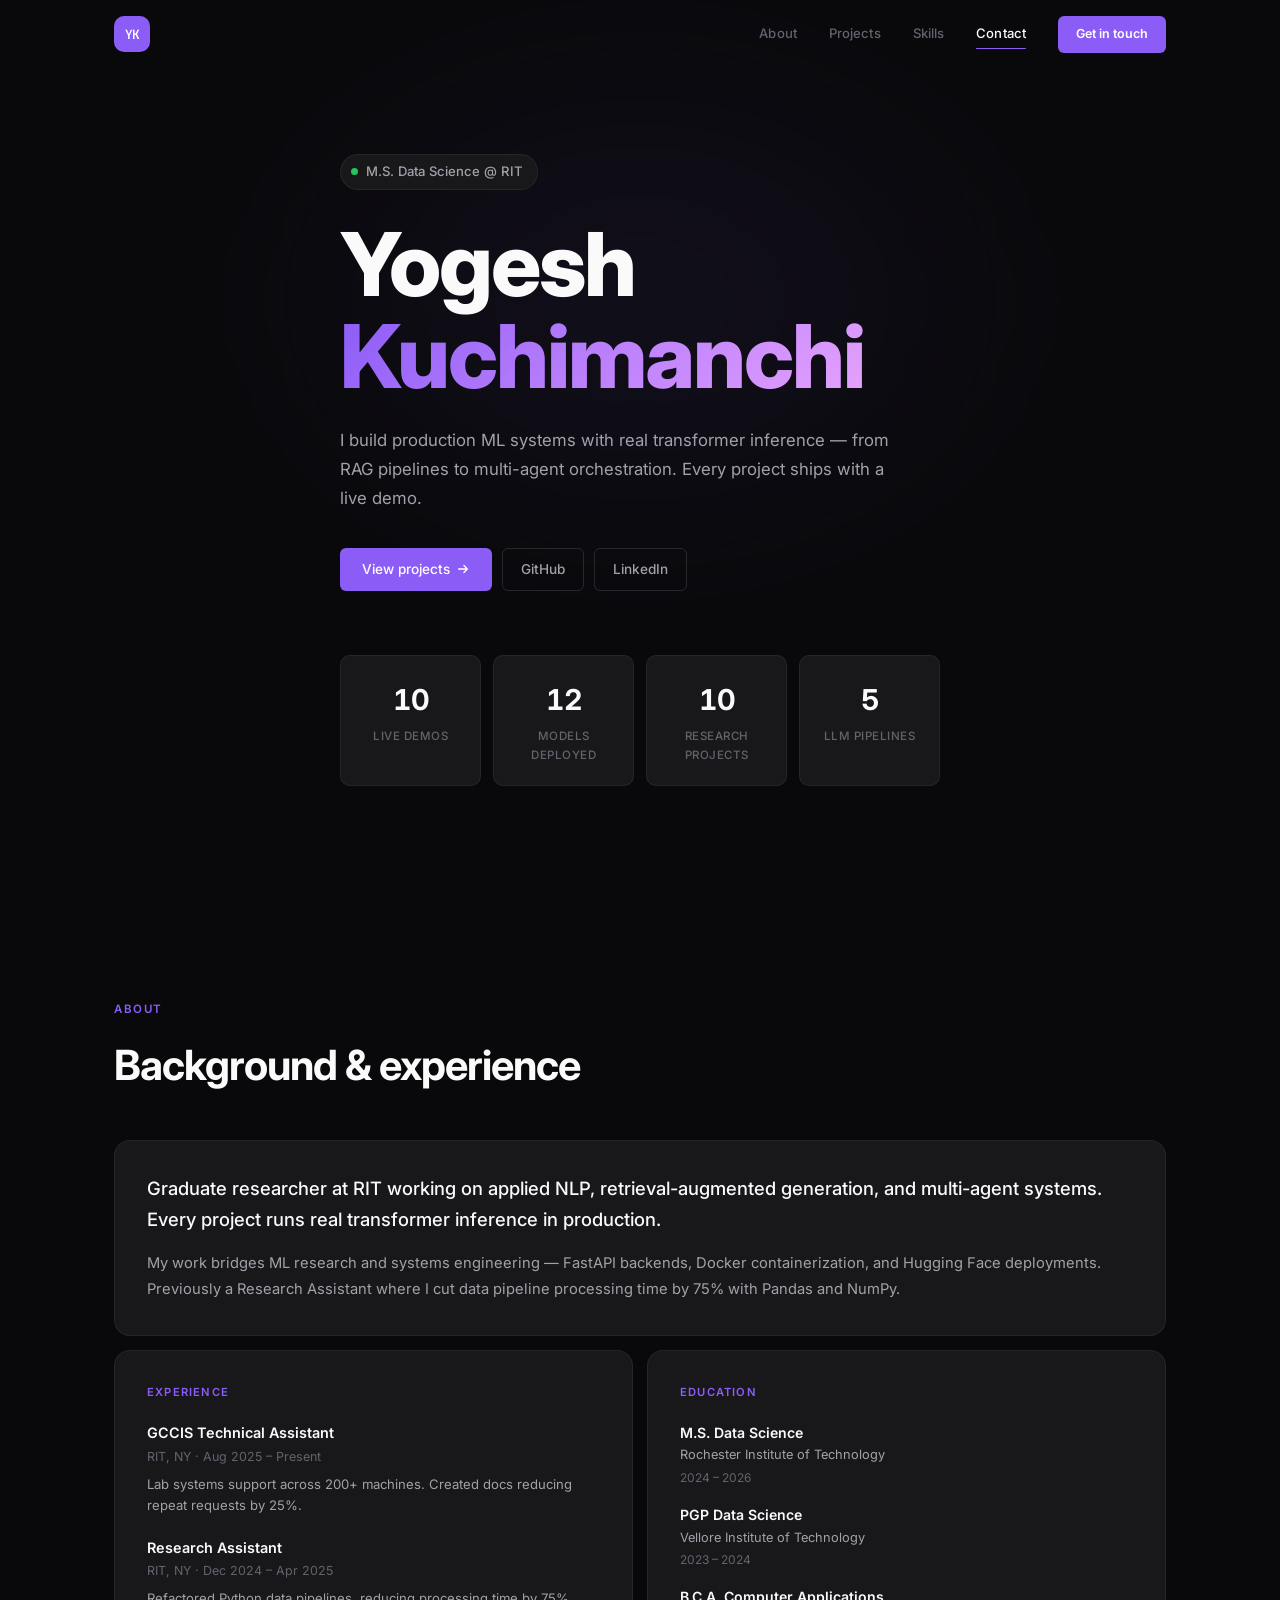
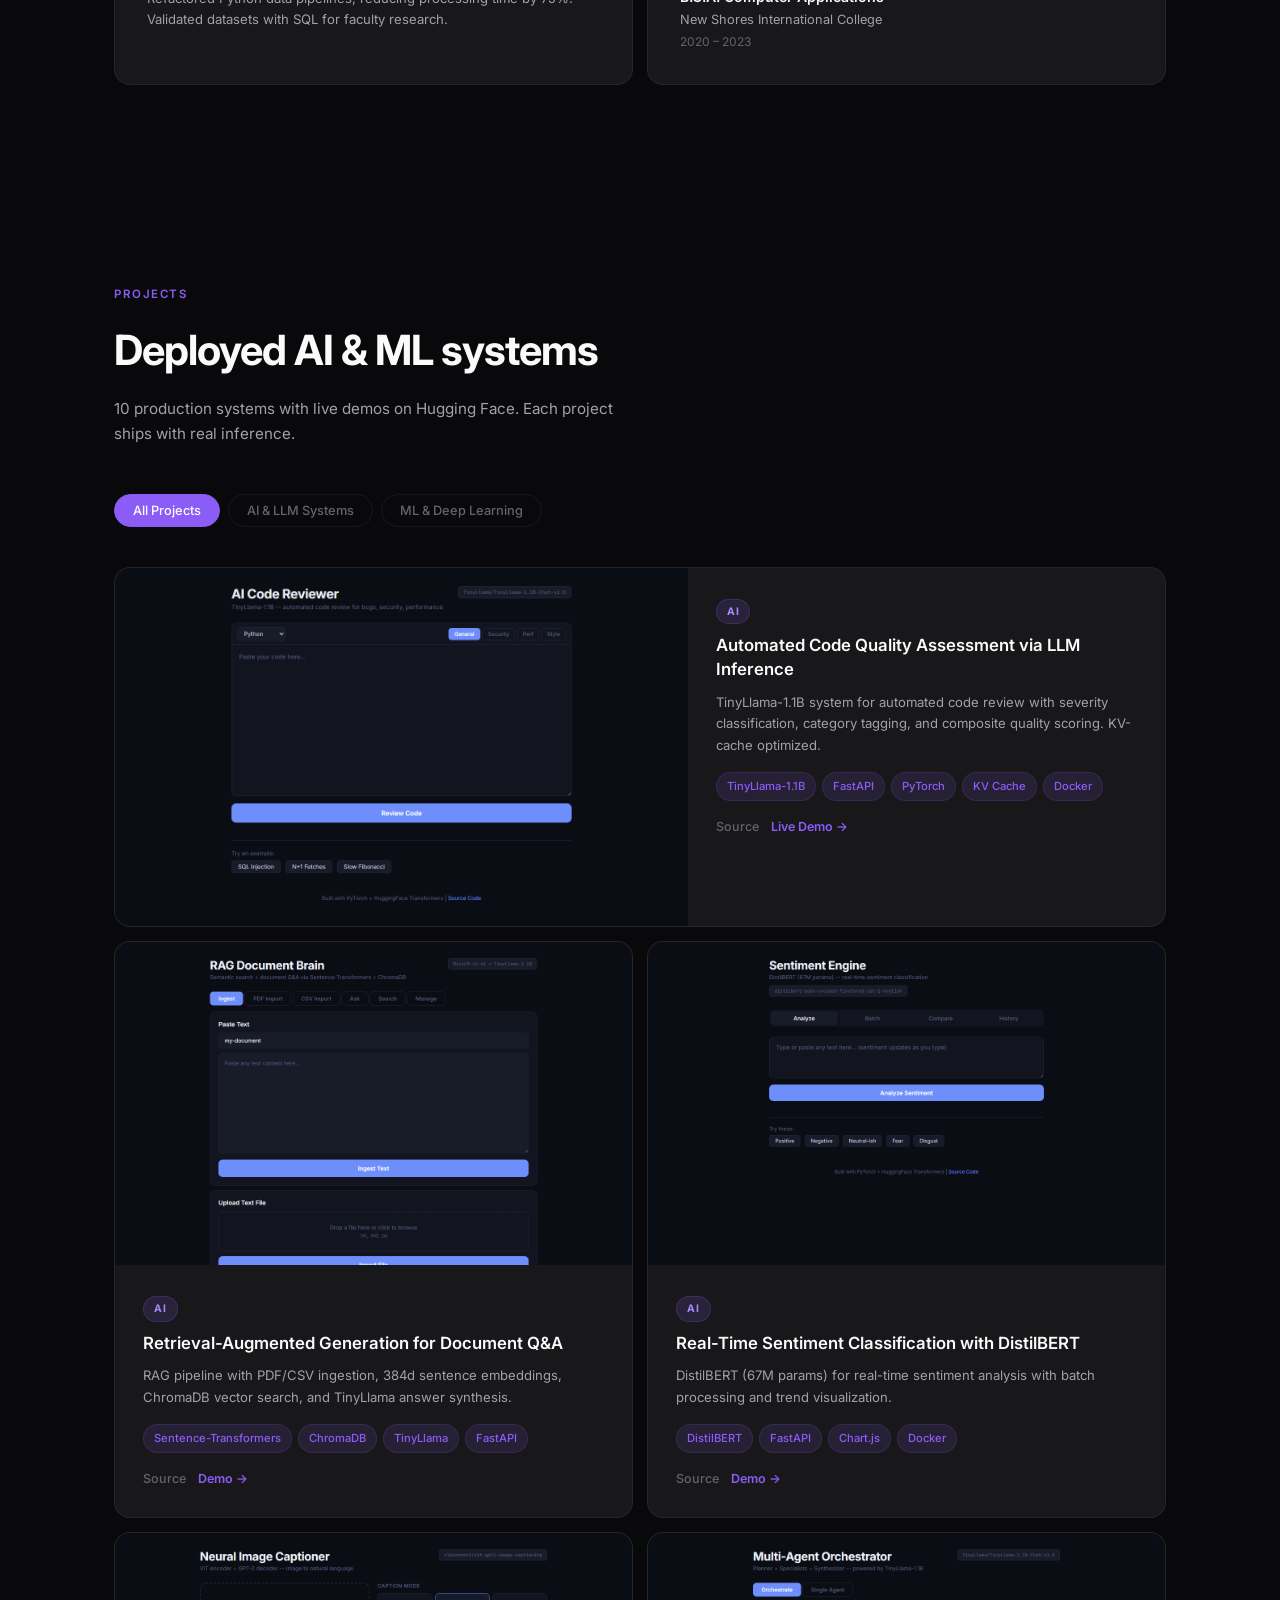
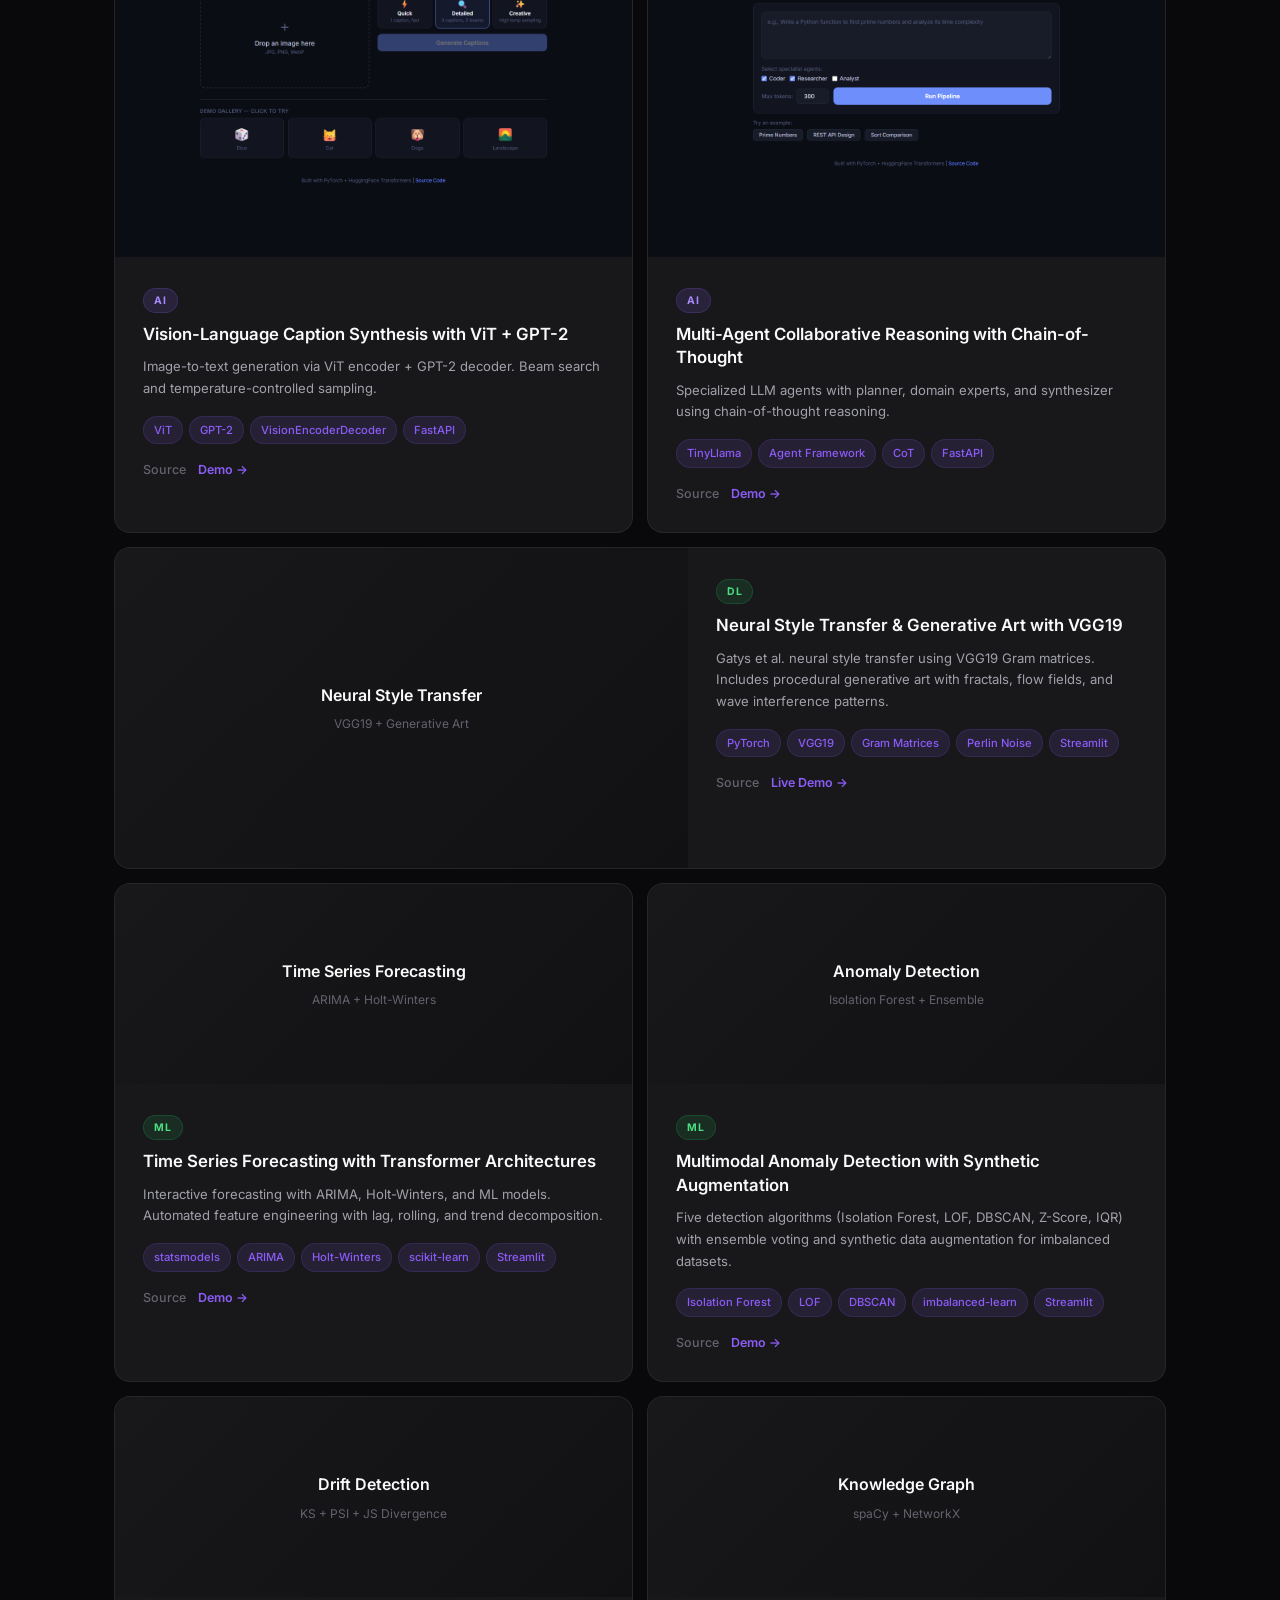
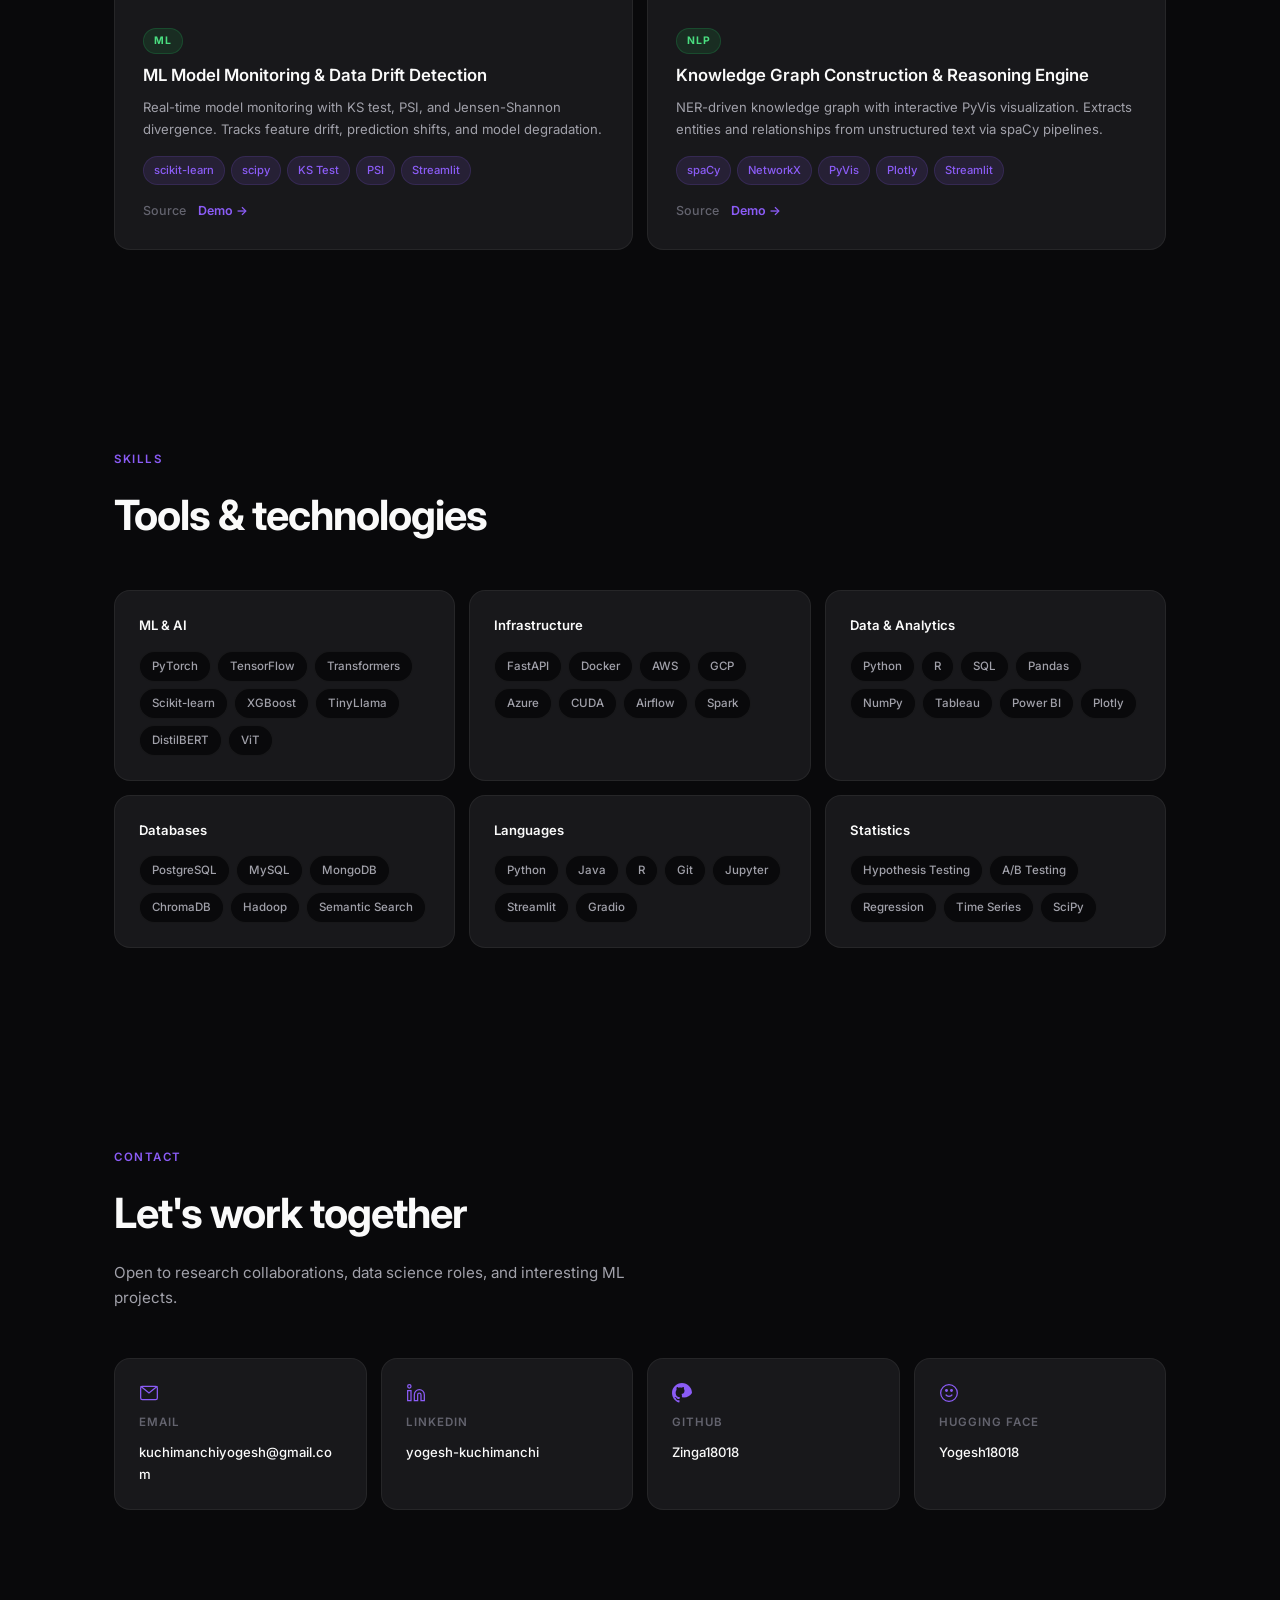
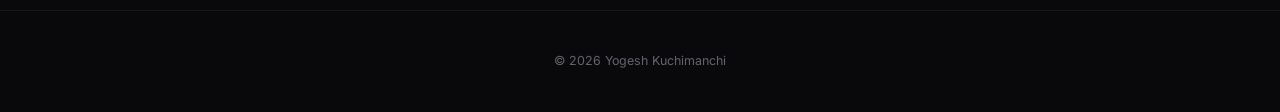
==== commit 99d74ede: "add 5 ML/DL projects with category filter tabs expanded portfolio from 5 to 10 projects. added AI & " ====
--- a/portfolio-website/index.html
+++ b/portfolio-website/index.html
@@ -59,19 +59,19 @@
             <!-- Bento stats row -->
             <div class="hero-stats anim-fade" data-delay="650">
                 <div class="stat-card">
+                    <span class="stat-num" data-target="10">0</span>
+                    <span class="stat-label">Live Demos</span>
+                </div>
+                <div class="stat-card">
+                    <span class="stat-num" data-target="12">0</span>
+                    <span class="stat-label">Models Deployed</span>
+                </div>
+                <div class="stat-card">
+                    <span class="stat-num" data-target="10">0</span>
+                    <span class="stat-label">Research Projects</span>
+                </div>
+                <div class="stat-card">
                     <span class="stat-num" data-target="5">0</span>
-                    <span class="stat-label">Live Demos</span>
-                </div>
-                <div class="stat-card">
-                    <span class="stat-num" data-target="7">0</span>
-                    <span class="stat-label">Models Deployed</span>
-                </div>
-                <div class="stat-card">
-                    <span class="stat-num" data-target="8">0</span>
-                    <span class="stat-label">Research Projects</span>
-                </div>
-                <div class="stat-card">
-                    <span class="stat-num" data-target="3">0</span>
                     <span class="stat-label">LLM Pipelines</span>
                 </div>
             </div>
@@ -141,151 +141,237 @@
     <section class="section" id="projects">
         <div class="container">
             <div class="section-label anim-fade">Projects</div>
-            <h2 class="section-title anim-fade">Deployed AI systems</h2>
-            <p class="section-subtitle anim-fade">Production systems with real transformer inference. Each has a live demo on Hugging Face.</p>
+            <h2 class="section-title anim-fade">Deployed AI &amp; ML systems</h2>
+            <p class="section-subtitle anim-fade">10 production systems with live demos on Hugging Face. Each project ships with real inference.</p>
+
+            <!-- Category tabs -->
+            <div class="category-tabs anim-fade">
+                <button class="cat-tab active" data-cat="all">All Projects</button>
+                <button class="cat-tab" data-cat="ai">AI &amp; LLM Systems</button>
+                <button class="cat-tab" data-cat="ml">ML &amp; Deep Learning</button>
+            </div>
 
             <div class="projects-grid">
 
-                <!-- Project 1: AI Code Reviewer — featured large -->
-                <article class="project-card project-featured anim-fade">
+                <!-- ══════════ AI & LLM SYSTEMS ══════════ -->
+
+                <!-- AI 1: Code Reviewer — featured -->
+                <article class="project-card project-featured anim-fade" data-cat="ai">
                     <a href="https://huggingface.co/spaces/Yogesh18018/ai-code-reviewer" target="_blank" class="project-img-wrap">
                         <img src="screenshots/ai-code-reviewer.png" alt="AI Code Reviewer" loading="lazy">
                         <span class="project-img-overlay">Open demo &rarr;</span>
                     </a>
                     <div class="project-body">
-                        <div class="project-num">01</div>
+                        <span class="project-cat-badge cat-ai">AI</span>
                         <h3 class="project-title">Automated Code Quality Assessment via LLM Inference</h3>
-                        <p class="project-desc">TinyLlama-1.1B system for automated code review with severity classification, category tagging, and composite quality scoring. KV-cache optimized inference.</p>
+                        <p class="project-desc">TinyLlama-1.1B system for automated code review with severity classification, category tagging, and composite quality scoring. KV-cache optimized.</p>
                         <div class="project-tags">
                             <span>TinyLlama-1.1B</span><span>FastAPI</span><span>PyTorch</span><span>KV Cache</span><span>Docker</span>
                         </div>
                         <div class="project-links">
-                            <a href="https://github.com/Zinga18018/ai-code-reviewer" target="_blank" class="proj-link">
-                                <svg width="16" height="16" viewBox="0 0 24 24" fill="currentColor"><path d="M12 0C5.37 0 0 5.37 0 12c0 5.31 3.435 9.795 8.205 11.385.6.105.825-.255.825-.57 0-.285-.015-1.23-.015-2.235-3.015.555-3.795-.735-4.035-1.41-.135-.345-.72-1.41-1.23-1.695-.42-.225-1.02-.78-.015-.795.945-.015 1.62.87 1.845 1.23 1.08 1.815 2.805 1.305 3.495.99.105-.78.42-1.305.765-1.605-2.67-.3-5.46-1.335-5.46-5.925 0-1.305.465-2.385 1.23-3.225-.12-.3-.54-1.53.12-3.18 0 0 .67-.21 2.2.82.64-.18 1.32-.27 2-.27.68 0 1.36.09 2 .27 1.53-1.04 2.2-.82 2.2-.82.44 1.1.16 1.92.08 2.12.51.56.82 1.27.82 2.15 0 3.07-1.87 3.75-3.65 3.95.29.25.54.73.54 1.48 0 1.07-.01 1.93-.01 2.2 0 .21.15.46.55.38A12.02 12.02 0 0024 12c0-6.63-5.37-12-12-12z"/></svg>
-                                Source
-                            </a>
-                            <a href="https://huggingface.co/spaces/Yogesh18018/ai-code-reviewer" target="_blank" class="proj-link proj-link-live">
-                                Live Demo &rarr;
-                            </a>
-                        </div>
-                    </div>
-                </article>
-
-                <!-- Project 2: RAG Document Brain -->
-                <article class="project-card anim-fade">
+                            <a href="https://github.com/Zinga18018/ai-code-reviewer" target="_blank" class="proj-link">Source</a>
+                            <a href="https://huggingface.co/spaces/Yogesh18018/ai-code-reviewer" target="_blank" class="proj-link proj-link-live">Live Demo &rarr;</a>
+                        </div>
+                    </div>
+                </article>
+
+                <!-- AI 2: RAG -->
+                <article class="project-card anim-fade" data-cat="ai">
                     <a href="https://huggingface.co/spaces/Yogesh18018/rag-document-brain" target="_blank" class="project-img-wrap">
                         <img src="screenshots/rag-document-brain.png" alt="RAG Document Brain" loading="lazy">
                         <span class="project-img-overlay">Open demo &rarr;</span>
                     </a>
                     <div class="project-body">
-                        <div class="project-num">02</div>
+                        <span class="project-cat-badge cat-ai">AI</span>
                         <h3 class="project-title">Retrieval-Augmented Generation for Document Q&A</h3>
-                        <p class="project-desc">End-to-end RAG pipeline with PDF/CSV ingestion, 384d sentence embeddings, ChromaDB vector search, and TinyLlama answer synthesis with citations.</p>
+                        <p class="project-desc">RAG pipeline with PDF/CSV ingestion, 384d sentence embeddings, ChromaDB vector search, and TinyLlama answer synthesis.</p>
                         <div class="project-tags">
                             <span>Sentence-Transformers</span><span>ChromaDB</span><span>TinyLlama</span><span>FastAPI</span>
                         </div>
                         <div class="project-links">
-                            <a href="https://github.com/Zinga18018/rag-document-brain" target="_blank" class="proj-link">
-                                <svg width="16" height="16" viewBox="0 0 24 24" fill="currentColor"><path d="M12 0C5.37 0 0 5.37 0 12c0 5.31 3.435 9.795 8.205 11.385.6.105.825-.255.825-.57 0-.285-.015-1.23-.015-2.235-3.015.555-3.795-.735-4.035-1.41-.135-.345-.72-1.41-1.23-1.695-.42-.225-1.02-.78-.015-.795.945-.015 1.62.87 1.845 1.23 1.08 1.815 2.805 1.305 3.495.99.105-.78.42-1.305.765-1.605-2.67-.3-5.46-1.335-5.46-5.925 0-1.305.465-2.385 1.23-3.225-.12-.3-.54-1.53.12-3.18 0 0 .67-.21 2.2.82.64-.18 1.32-.27 2-.27.68 0 1.36.09 2 .27 1.53-1.04 2.2-.82 2.2-.82.44 1.1.16 1.92.08 2.12.51.56.82 1.27.82 2.15 0 3.07-1.87 3.75-3.65 3.95.29.25.54.73.54 1.48 0 1.07-.01 1.93-.01 2.2 0 .21.15.46.55.38A12.02 12.02 0 0024 12c0-6.63-5.37-12-12-12z"/></svg>
-                                Source
-                            </a>
+                            <a href="https://github.com/Zinga18018/rag-document-brain" target="_blank" class="proj-link">Source</a>
                             <a href="https://huggingface.co/spaces/Yogesh18018/rag-document-brain" target="_blank" class="proj-link proj-link-live">Demo &rarr;</a>
                         </div>
                     </div>
                 </article>
 
-                <!-- Project 3: Sentiment Engine -->
-                <article class="project-card anim-fade">
+                <!-- AI 3: Sentiment -->
+                <article class="project-card anim-fade" data-cat="ai">
                     <a href="https://huggingface.co/spaces/Yogesh18018/sentiment-engine" target="_blank" class="project-img-wrap">
                         <img src="screenshots/sentiment-engine.png" alt="Sentiment Engine" loading="lazy">
                         <span class="project-img-overlay">Open demo &rarr;</span>
                     </a>
                     <div class="project-body">
-                        <div class="project-num">03</div>
+                        <span class="project-cat-badge cat-ai">AI</span>
                         <h3 class="project-title">Real-Time Sentiment Classification with DistilBERT</h3>
-                        <p class="project-desc">Production API with DistilBERT (67M params) for real-time sentiment analysis, batch processing, and session-level trend visualization.</p>
+                        <p class="project-desc">DistilBERT (67M params) for real-time sentiment analysis with batch processing and trend visualization.</p>
                         <div class="project-tags">
                             <span>DistilBERT</span><span>FastAPI</span><span>Chart.js</span><span>Docker</span>
                         </div>
                         <div class="project-links">
-                            <a href="https://github.com/Zinga18018/sentiment-engine" target="_blank" class="proj-link">
-                                <svg width="16" height="16" viewBox="0 0 24 24" fill="currentColor"><path d="M12 0C5.37 0 0 5.37 0 12c0 5.31 3.435 9.795 8.205 11.385.6.105.825-.255.825-.57 0-.285-.015-1.23-.015-2.235-3.015.555-3.795-.735-4.035-1.41-.135-.345-.72-1.41-1.23-1.695-.42-.225-1.02-.78-.015-.795.945-.015 1.62.87 1.845 1.23 1.08 1.815 2.805 1.305 3.495.99.105-.78.42-1.305.765-1.605-2.67-.3-5.46-1.335-5.46-5.925 0-1.305.465-2.385 1.23-3.225-.12-.3-.54-1.53.12-3.18 0 0 .67-.21 2.2.82.64-.18 1.32-.27 2-.27.68 0 1.36.09 2 .27 1.53-1.04 2.2-.82 2.2-.82.44 1.1.16 1.92.08 2.12.51.56.82 1.27.82 2.15 0 3.07-1.87 3.75-3.65 3.95.29.25.54.73.54 1.48 0 1.07-.01 1.93-.01 2.2 0 .21.15.46.55.38A12.02 12.02 0 0024 12c0-6.63-5.37-12-12-12z"/></svg>
-                                Source
-                            </a>
+                            <a href="https://github.com/Zinga18018/sentiment-engine" target="_blank" class="proj-link">Source</a>
                             <a href="https://huggingface.co/spaces/Yogesh18018/sentiment-engine" target="_blank" class="proj-link proj-link-live">Demo &rarr;</a>
                         </div>
                     </div>
                 </article>
 
-                <!-- Project 4: Image Captioner -->
-                <article class="project-card anim-fade">
+                <!-- AI 4: Captioner -->
+                <article class="project-card anim-fade" data-cat="ai">
                     <a href="https://huggingface.co/spaces/Yogesh18018/image-captioner" target="_blank" class="project-img-wrap">
                         <img src="screenshots/image-captioner.png" alt="Image Captioner" loading="lazy">
                         <span class="project-img-overlay">Open demo &rarr;</span>
                     </a>
                     <div class="project-body">
-                        <div class="project-num">04</div>
+                        <span class="project-cat-badge cat-ai">AI</span>
                         <h3 class="project-title">Vision-Language Caption Synthesis with ViT + GPT-2</h3>
-                        <p class="project-desc">Image-to-text generation using ViT encoder + GPT-2 decoder. Three inference modes via beam search and temperature-controlled sampling.</p>
+                        <p class="project-desc">Image-to-text generation via ViT encoder + GPT-2 decoder. Beam search and temperature-controlled sampling.</p>
                         <div class="project-tags">
                             <span>ViT</span><span>GPT-2</span><span>VisionEncoderDecoder</span><span>FastAPI</span>
                         </div>
                         <div class="project-links">
-                            <a href="https://github.com/Zinga18018/image-captioner" target="_blank" class="proj-link">
-                                <svg width="16" height="16" viewBox="0 0 24 24" fill="currentColor"><path d="M12 0C5.37 0 0 5.37 0 12c0 5.31 3.435 9.795 8.205 11.385.6.105.825-.255.825-.57 0-.285-.015-1.23-.015-2.235-3.015.555-3.795-.735-4.035-1.41-.135-.345-.72-1.41-1.23-1.695-.42-.225-1.02-.78-.015-.795.945-.015 1.62.87 1.845 1.23 1.08 1.815 2.805 1.305 3.495.99.105-.78.42-1.305.765-1.605-2.67-.3-5.46-1.335-5.46-5.925 0-1.305.465-2.385 1.23-3.225-.12-.3-.54-1.53.12-3.18 0 0 .67-.21 2.2.82.64-.18 1.32-.27 2-.27.68 0 1.36.09 2 .27 1.53-1.04 2.2-.82 2.2-.82.44 1.1.16 1.92.08 2.12.51.56.82 1.27.82 2.15 0 3.07-1.87 3.75-3.65 3.95.29.25.54.73.54 1.48 0 1.07-.01 1.93-.01 2.2 0 .21.15.46.55.38A12.02 12.02 0 0024 12c0-6.63-5.37-12-12-12z"/></svg>
-                                Source
-                            </a>
+                            <a href="https://github.com/Zinga18018/image-captioner" target="_blank" class="proj-link">Source</a>
                             <a href="https://huggingface.co/spaces/Yogesh18018/image-captioner" target="_blank" class="proj-link proj-link-live">Demo &rarr;</a>
                         </div>
                     </div>
                 </article>
 
-                <!-- Project 5: Multi-Agent Orchestrator -->
-                <article class="project-card anim-fade">
+                <!-- AI 5: Multi-Agent -->
+                <article class="project-card anim-fade" data-cat="ai">
                     <a href="https://huggingface.co/spaces/Yogesh18018/multi-agent" target="_blank" class="project-img-wrap">
                         <img src="screenshots/multi-agent.png" alt="Multi-Agent Orchestrator" loading="lazy">
                         <span class="project-img-overlay">Open demo &rarr;</span>
                     </a>
                     <div class="project-body">
-                        <div class="project-num">05</div>
+                        <span class="project-cat-badge cat-ai">AI</span>
                         <h3 class="project-title">Multi-Agent Collaborative Reasoning with Chain-of-Thought</h3>
-                        <p class="project-desc">Framework decomposing complex tasks across specialized LLM agents. Planner, domain agents, and synthesizer with chain-of-thought reasoning.</p>
-                        <div class="project-tags">
-                            <span>TinyLlama</span><span>Agent Framework</span><span>CoT</span><span>FastAPI</span><span>Async</span>
-                        </div>
-                        <div class="project-links">
-                            <a href="https://github.com/Zinga18018/multi-agent-orchestrator" target="_blank" class="proj-link">
-                                <svg width="16" height="16" viewBox="0 0 24 24" fill="currentColor"><path d="M12 0C5.37 0 0 5.37 0 12c0 5.31 3.435 9.795 8.205 11.385.6.105.825-.255.825-.57 0-.285-.015-1.23-.015-2.235-3.015.555-3.795-.735-4.035-1.41-.135-.345-.72-1.41-1.23-1.695-.42-.225-1.02-.78-.015-.795.945-.015 1.62.87 1.845 1.23 1.08 1.815 2.805 1.305 3.495.99.105-.78.42-1.305.765-1.605-2.67-.3-5.46-1.335-5.46-5.925 0-1.305.465-2.385 1.23-3.225-.12-.3-.54-1.53.12-3.18 0 0 .67-.21 2.2.82.64-.18 1.32-.27 2-.27.68 0 1.36.09 2 .27 1.53-1.04 2.2-.82 2.2-.82.44 1.1.16 1.92.08 2.12.51.56.82 1.27.82 2.15 0 3.07-1.87 3.75-3.65 3.95.29.25.54.73.54 1.48 0 1.07-.01 1.93-.01 2.2 0 .21.15.46.55.38A12.02 12.02 0 0024 12c0-6.63-5.37-12-12-12z"/></svg>
-                                Source
-                            </a>
+                        <p class="project-desc">Specialized LLM agents with planner, domain experts, and synthesizer using chain-of-thought reasoning.</p>
+                        <div class="project-tags">
+                            <span>TinyLlama</span><span>Agent Framework</span><span>CoT</span><span>FastAPI</span>
+                        </div>
+                        <div class="project-links">
+                            <a href="https://github.com/Zinga18018/multi-agent-orchestrator" target="_blank" class="proj-link">Source</a>
                             <a href="https://huggingface.co/spaces/Yogesh18018/multi-agent" target="_blank" class="proj-link proj-link-live">Demo &rarr;</a>
                         </div>
                     </div>
                 </article>
 
-            </div>
-
-            <!-- Additional Research -->
-            <h3 class="subsection-title anim-fade">Other research</h3>
-            <div class="research-grid">
-                <div class="research-card anim-fade">
-                    <div class="project-num">06</div>
-                    <h4>Neural Symptom Comprehension &amp; Medical Insight Generation</h4>
-                    <p>Mistral LLM converting free-text symptoms into structured medical insights with physician-style dashboards.</p>
-                    <div class="project-tags"><span>Mistral</span><span>Streamlit</span><span>NLP</span></div>
-                </div>
-                <div class="research-card anim-fade">
-                    <div class="project-num">07</div>
-                    <h4>AI-Assisted Data Integrity Validation Pipeline</h4>
-                    <p>Validation pipeline scanning 1M+ rows in under two minutes with Isolation Forest anomaly detection at 93% precision.</p>
-                    <div class="project-tags"><span>Pandas</span><span>Great Expectations</span><span>Isolation Forest</span></div>
-                </div>
-                <div class="research-card anim-fade">
-                    <div class="project-num">08</div>
-                    <h4>Financial Discourse Analysis for Volatility Modeling</h4>
-                    <p>Sentiment aggregation from Twitter, Reddit, and financial news. Discovered 0.65 correlation with short-term price movement.</p>
-                    <div class="project-tags"><span>VADER</span><span>Redis</span><span>Streamlit</span></div>
-                </div>
+                <!-- ══════════ ML & DEEP LEARNING ══════════ -->
+
+                <!-- ML 1: Neural Style Transfer — featured -->
+                <article class="project-card project-featured anim-fade" data-cat="ml">
+                    <a href="https://huggingface.co/spaces/Yogesh18018/neural-style-transfer" target="_blank" class="project-img-wrap">
+                        <div class="project-placeholder">
+                            <span>Neural Style Transfer</span>
+                            <small>VGG19 + Generative Art</small>
+                        </div>
+                        <span class="project-img-overlay">Open demo &rarr;</span>
+                    </a>
+                    <div class="project-body">
+                        <span class="project-cat-badge cat-ml">DL</span>
+                        <h3 class="project-title">Neural Style Transfer &amp; Generative Art with VGG19</h3>
+                        <p class="project-desc">Gatys et al. neural style transfer using VGG19 Gram matrices. Includes procedural generative art with fractals, flow fields, and wave interference patterns.</p>
+                        <div class="project-tags">
+                            <span>PyTorch</span><span>VGG19</span><span>Gram Matrices</span><span>Perlin Noise</span><span>Streamlit</span>
+                        </div>
+                        <div class="project-links">
+                            <a href="https://github.com/Zinga18018/Neural-Style-Transfer-and-Generative-Art-Lab" target="_blank" class="proj-link">Source</a>
+                            <a href="https://huggingface.co/spaces/Yogesh18018/neural-style-transfer" target="_blank" class="proj-link proj-link-live">Live Demo &rarr;</a>
+                        </div>
+                    </div>
+                </article>
+
+                <!-- ML 2: Time Series -->
+                <article class="project-card anim-fade" data-cat="ml">
+                    <a href="https://huggingface.co/spaces/Yogesh18018/time-series-forecasting" target="_blank" class="project-img-wrap">
+                        <div class="project-placeholder">
+                            <span>Time Series Forecasting</span>
+                            <small>ARIMA + Holt-Winters</small>
+                        </div>
+                        <span class="project-img-overlay">Open demo &rarr;</span>
+                    </a>
+                    <div class="project-body">
+                        <span class="project-cat-badge cat-ml">ML</span>
+                        <h3 class="project-title">Time Series Forecasting with Transformer Architectures</h3>
+                        <p class="project-desc">Interactive forecasting with ARIMA, Holt-Winters, and ML models. Automated feature engineering with lag, rolling, and trend decomposition.</p>
+                        <div class="project-tags">
+                            <span>statsmodels</span><span>ARIMA</span><span>Holt-Winters</span><span>scikit-learn</span><span>Streamlit</span>
+                        </div>
+                        <div class="project-links">
+                            <a href="https://github.com/Zinga18018/Time-Series-Forecasting-with-Transformer-Architectures" target="_blank" class="proj-link">Source</a>
+                            <a href="https://huggingface.co/spaces/Yogesh18018/time-series-forecasting" target="_blank" class="proj-link proj-link-live">Demo &rarr;</a>
+                        </div>
+                    </div>
+                </article>
+
+                <!-- ML 3: Anomaly Detection -->
+                <article class="project-card anim-fade" data-cat="ml">
+                    <a href="https://huggingface.co/spaces/Yogesh18018/anomaly-detection" target="_blank" class="project-img-wrap">
+                        <div class="project-placeholder">
+                            <span>Anomaly Detection</span>
+                            <small>Isolation Forest + Ensemble</small>
+                        </div>
+                        <span class="project-img-overlay">Open demo &rarr;</span>
+                    </a>
+                    <div class="project-body">
+                        <span class="project-cat-badge cat-ml">ML</span>
+                        <h3 class="project-title">Multimodal Anomaly Detection with Synthetic Augmentation</h3>
+                        <p class="project-desc">Five detection algorithms (Isolation Forest, LOF, DBSCAN, Z-Score, IQR) with ensemble voting and synthetic data augmentation for imbalanced datasets.</p>
+                        <div class="project-tags">
+                            <span>Isolation Forest</span><span>LOF</span><span>DBSCAN</span><span>imbalanced-learn</span><span>Streamlit</span>
+                        </div>
+                        <div class="project-links">
+                            <a href="https://github.com/Zinga18018/Multimodal-Anomaly-Detection-with-Synthetic-Augmentation" target="_blank" class="proj-link">Source</a>
+                            <a href="https://huggingface.co/spaces/Yogesh18018/anomaly-detection" target="_blank" class="proj-link proj-link-live">Demo &rarr;</a>
+                        </div>
+                    </div>
+                </article>
+
+                <!-- ML 4: Drift Detection -->
+                <article class="project-card anim-fade" data-cat="ml">
+                    <a href="https://huggingface.co/spaces/Yogesh18018/drift-detection" target="_blank" class="project-img-wrap">
+                        <div class="project-placeholder">
+                            <span>Drift Detection</span>
+                            <small>KS + PSI + JS Divergence</small>
+                        </div>
+                        <span class="project-img-overlay">Open demo &rarr;</span>
+                    </a>
+                    <div class="project-body">
+                        <span class="project-cat-badge cat-ml">ML</span>
+                        <h3 class="project-title">ML Model Monitoring &amp; Data Drift Detection</h3>
+                        <p class="project-desc">Real-time model monitoring with KS test, PSI, and Jensen-Shannon divergence. Tracks feature drift, prediction shifts, and model degradation.</p>
+                        <div class="project-tags">
+                            <span>scikit-learn</span><span>scipy</span><span>KS Test</span><span>PSI</span><span>Streamlit</span>
+                        </div>
+                        <div class="project-links">
+                            <a href="https://github.com/Zinga18018/ML-Model-Monitoring-and-Data-Drift-Detection" target="_blank" class="proj-link">Source</a>
+                            <a href="https://huggingface.co/spaces/Yogesh18018/drift-detection" target="_blank" class="proj-link proj-link-live">Demo &rarr;</a>
+                        </div>
+                    </div>
+                </article>
+
+                <!-- ML 5: Knowledge Graph -->
+                <article class="project-card anim-fade" data-cat="ml">
+                    <a href="https://huggingface.co/spaces/Yogesh18018/knowledge-graph-engine" target="_blank" class="project-img-wrap">
+                        <div class="project-placeholder">
+                            <span>Knowledge Graph</span>
+                            <small>spaCy + NetworkX</small>
+                        </div>
+                        <span class="project-img-overlay">Open demo &rarr;</span>
+                    </a>
+                    <div class="project-body">
+                        <span class="project-cat-badge cat-ml">NLP</span>
+                        <h3 class="project-title">Knowledge Graph Construction &amp; Reasoning Engine</h3>
+                        <p class="project-desc">NER-driven knowledge graph with interactive PyVis visualization. Extracts entities and relationships from unstructured text via spaCy pipelines.</p>
+                        <div class="project-tags">
+                            <span>spaCy</span><span>NetworkX</span><span>PyVis</span><span>Plotly</span><span>Streamlit</span>
+                        </div>
+                        <div class="project-links">
+                            <a href="https://github.com/Zinga18018/Knowledge-Graph-Construction-and-Reasoning-Engine" target="_blank" class="proj-link">Source</a>
+                            <a href="https://huggingface.co/spaces/Yogesh18018/knowledge-graph-engine" target="_blank" class="proj-link proj-link-live">Demo &rarr;</a>
+                        </div>
+                    </div>
+                </article>
+
             </div>
         </div>
     </section>
--- a/portfolio-website/styles.css
+++ b/portfolio-website/styles.css
@@ -335,6 +335,54 @@
 }
 .proj-link-live:hover { color: #a78bfa; }
 
+/* ── CATEGORY TABS ── */
+.category-tabs {
+    display: flex; gap: 8px; margin-bottom: 32px;
+    flex-wrap: wrap;
+}
+.cat-tab {
+    font-family: var(--font); font-size: 0.8rem; font-weight: 500;
+    padding: 8px 18px; border-radius: 100px;
+    border: 1px solid var(--border); background: transparent;
+    color: var(--text-dim); cursor: pointer;
+    transition: all 0.25s;
+}
+.cat-tab:hover { border-color: var(--border-hover); color: var(--text); }
+.cat-tab.active {
+    background: var(--accent); border-color: var(--accent);
+    color: #fff;
+}
+
+/* ── PROJECT CATEGORY BADGES ── */
+.project-cat-badge {
+    display: inline-block; font-size: 0.65rem; font-weight: 700;
+    padding: 3px 10px; border-radius: 100px;
+    letter-spacing: 0.8px; text-transform: uppercase;
+    margin-bottom: 10px;
+}
+.cat-ai { background: rgba(139, 92, 246, 0.15); color: #a78bfa; border: 1px solid rgba(139, 92, 246, 0.2); }
+.cat-ml { background: rgba(34, 197, 94, 0.12); color: #4ade80; border: 1px solid rgba(34, 197, 94, 0.2); }
+
+/* ── PROJECT PLACEHOLDER (for new projects without screenshots) ── */
+.project-placeholder {
+    width: 100%; height: 100%; min-height: 200px;
+    display: flex; flex-direction: column;
+    align-items: center; justify-content: center;
+    background: linear-gradient(135deg, var(--surface), var(--bg-elevated));
+    gap: 6px;
+}
+.project-placeholder span {
+    font-size: 1rem; font-weight: 600; color: var(--text-bright);
+}
+.project-placeholder small {
+    font-size: 0.75rem; color: var(--text-dim);
+}
+
+/* Hide/show for category filtering */
+.project-card.hidden {
+    display: none !important;
+}
+
 /* ── ADDITIONAL RESEARCH ── */
 .subsection-title {
     font-size: 1.1rem; font-weight: 600; color: var(--text-bright);
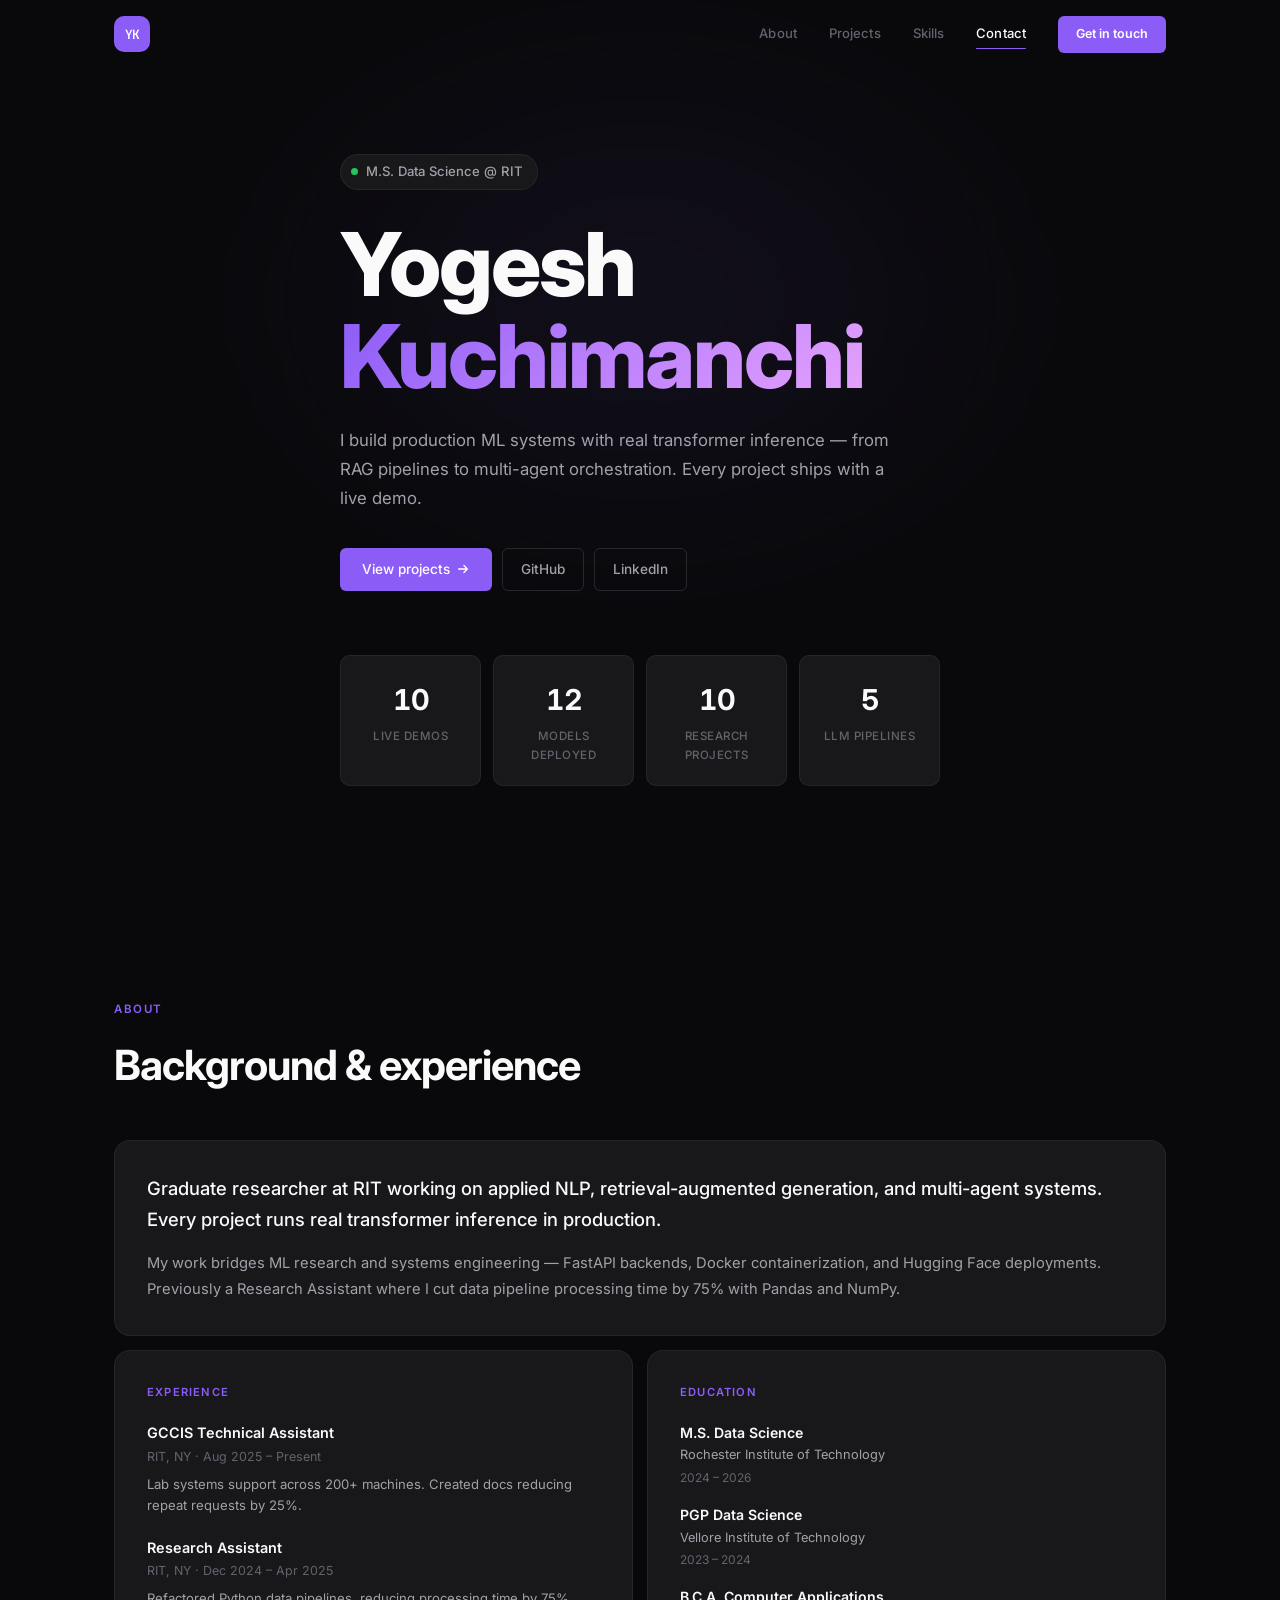
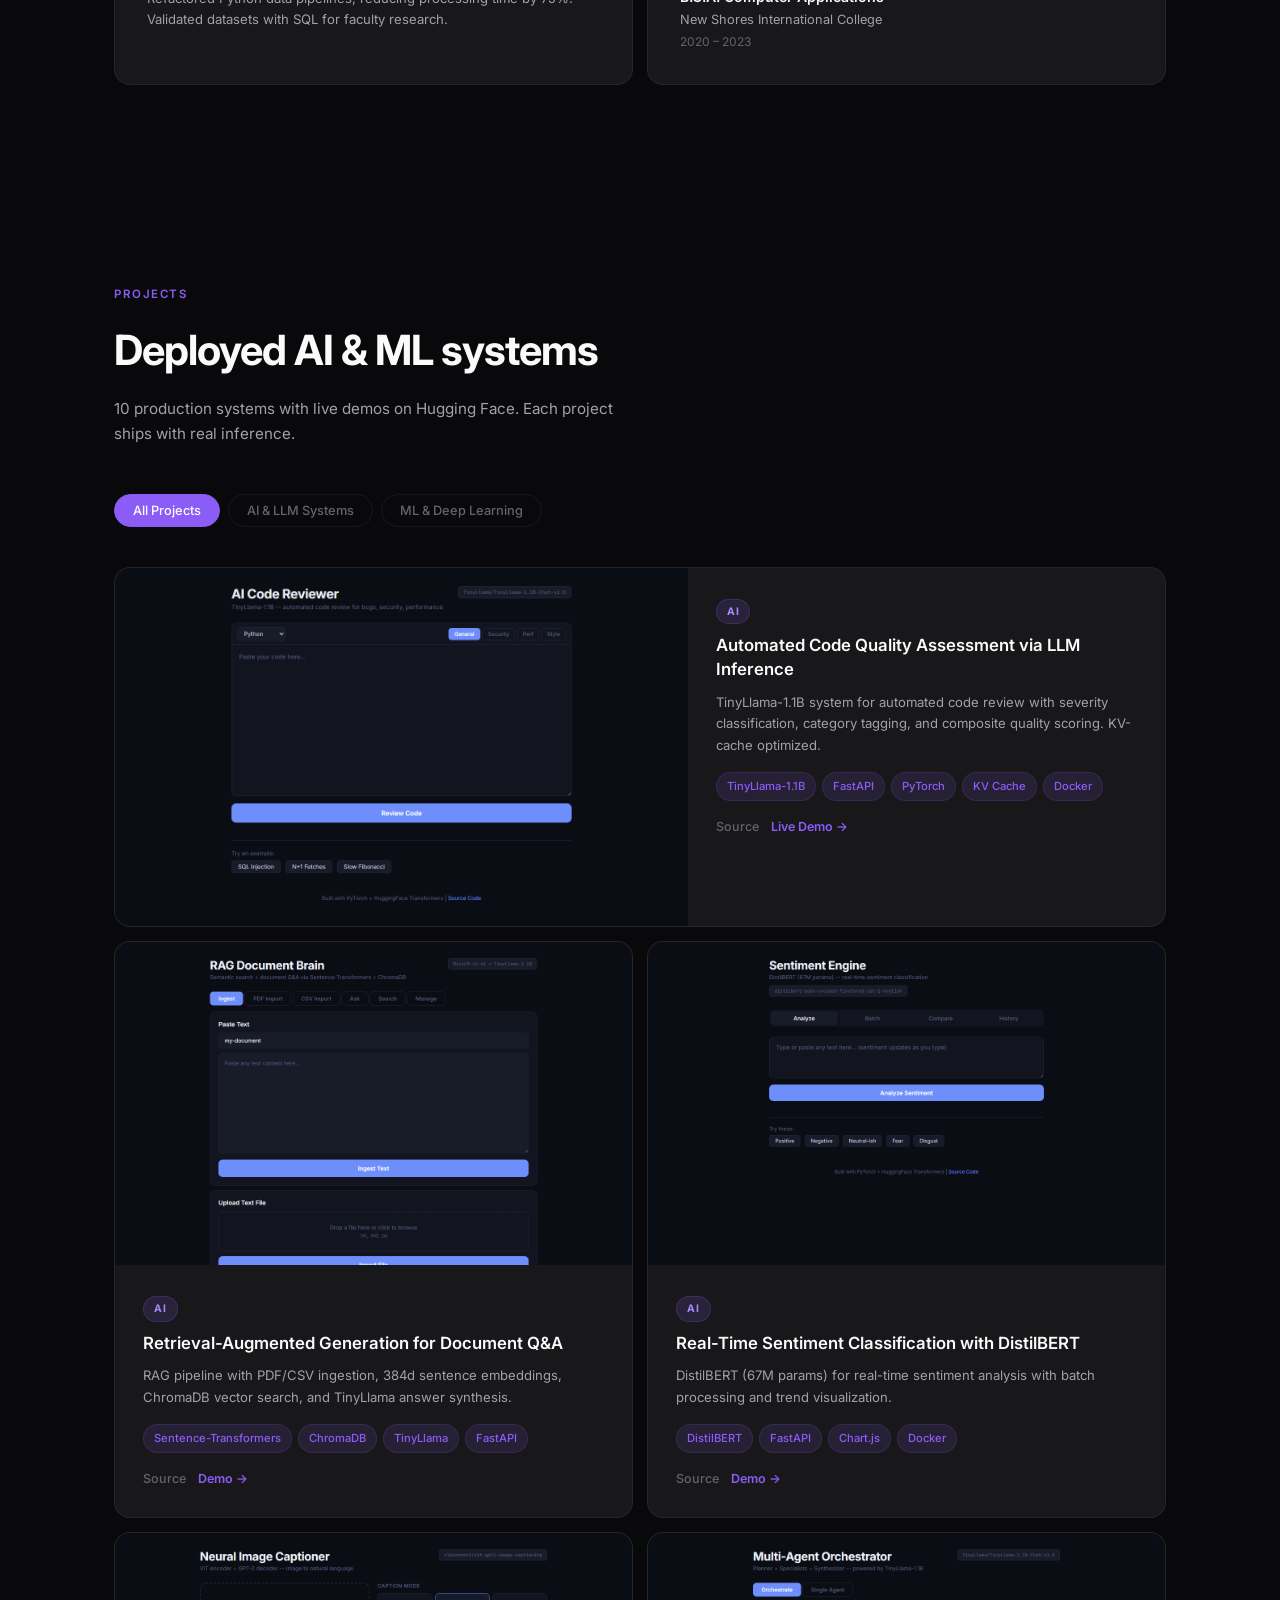
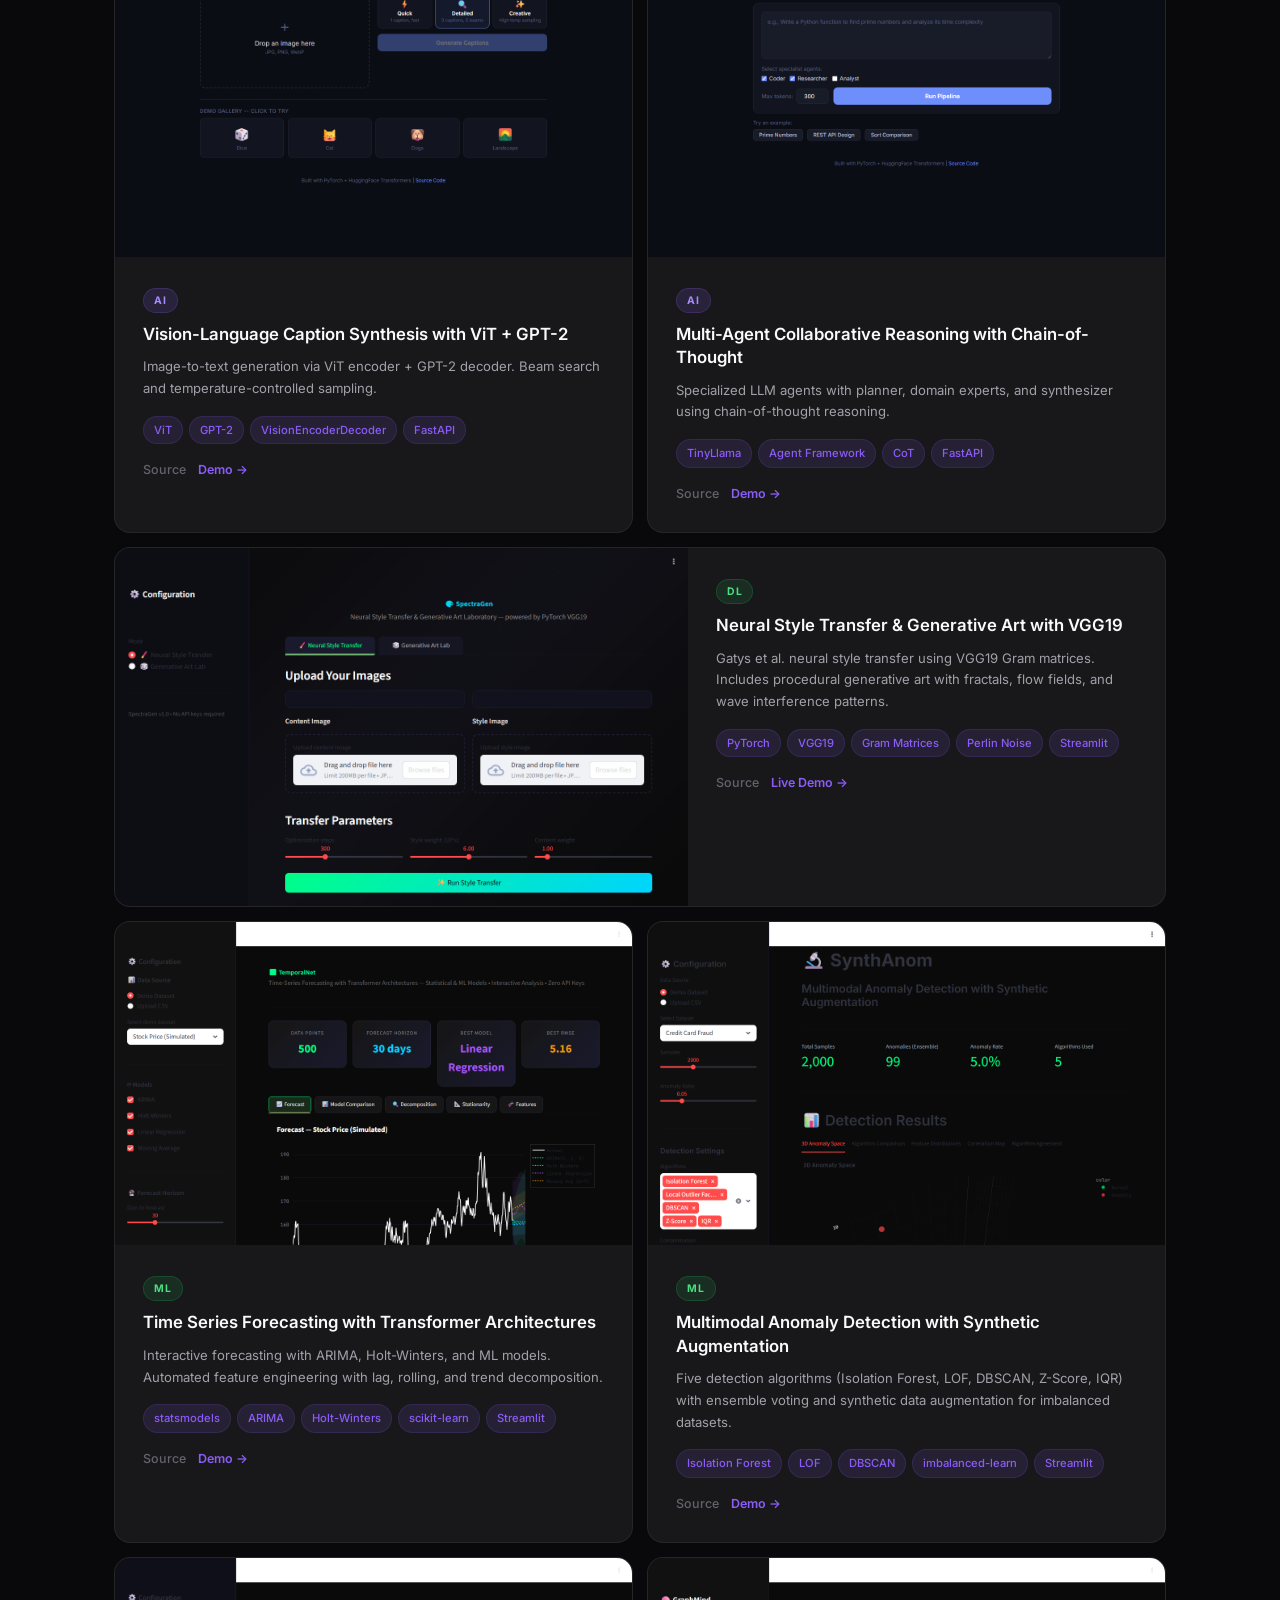
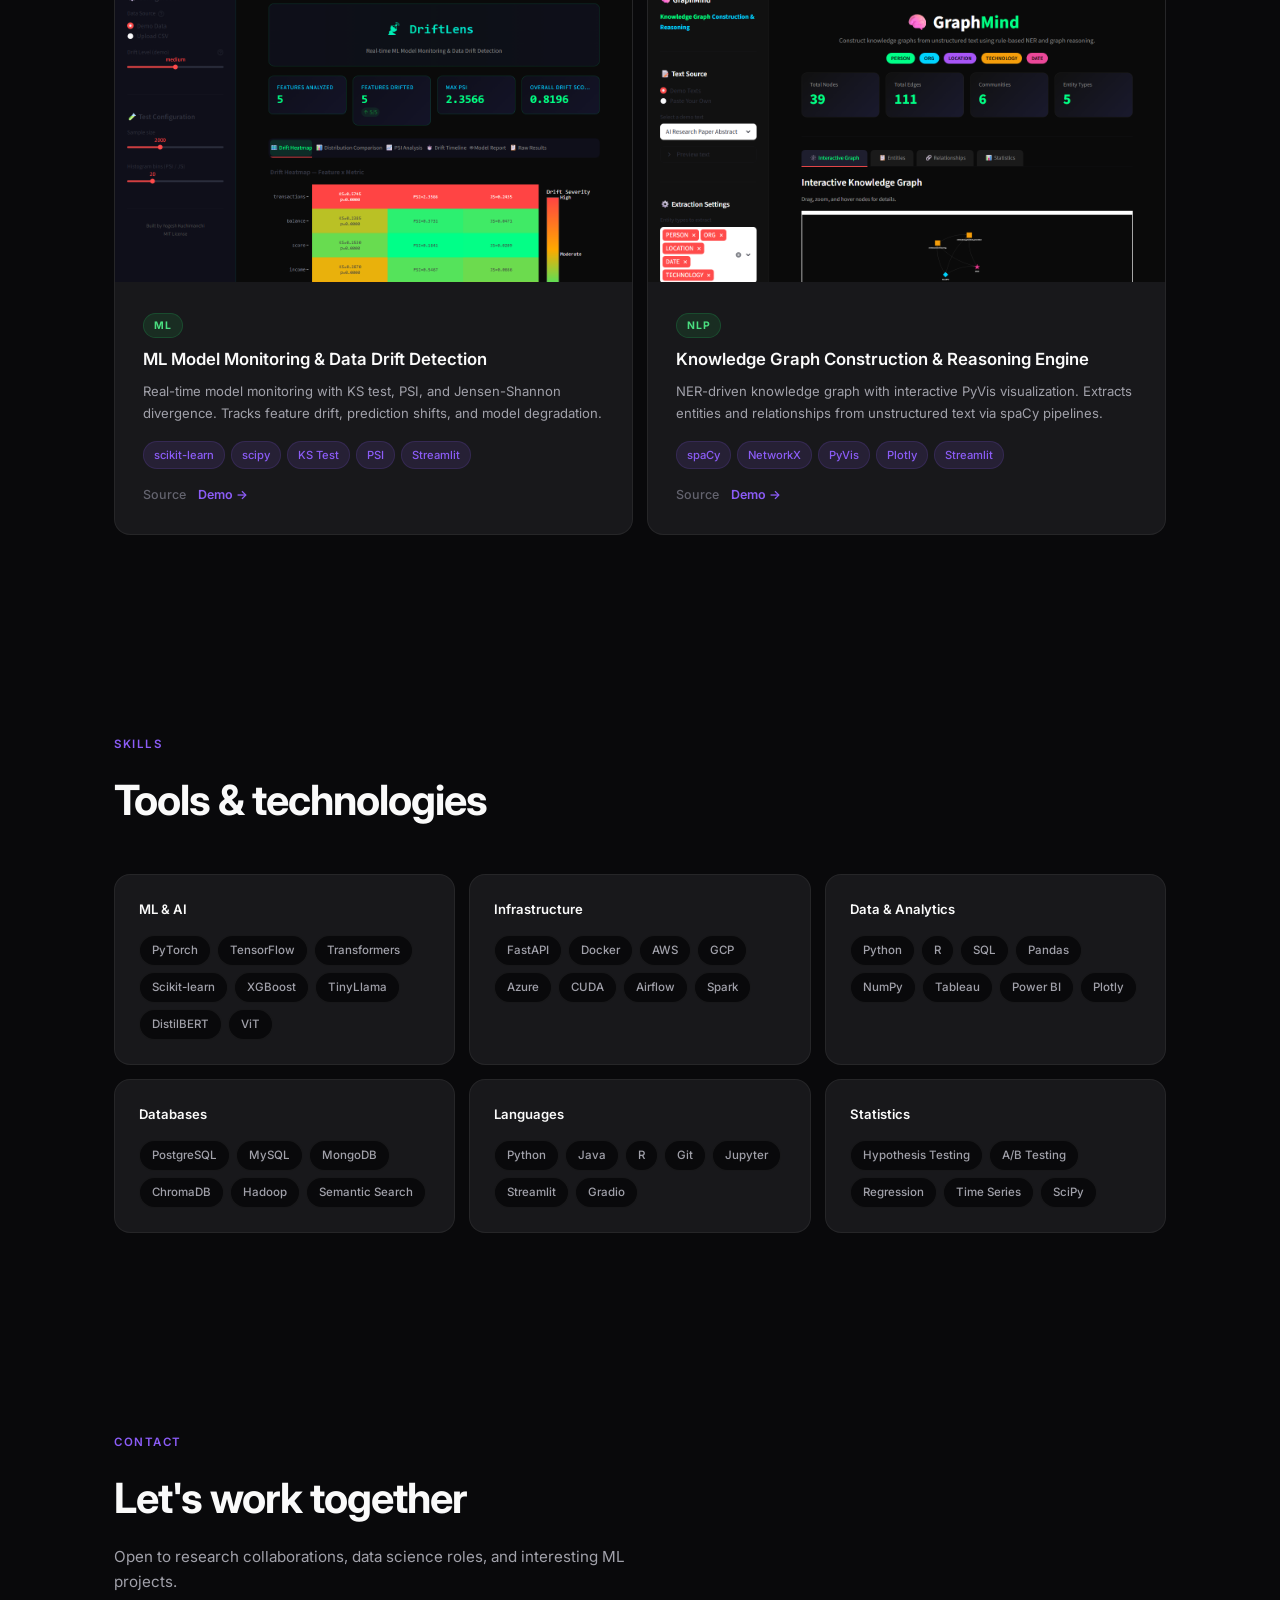
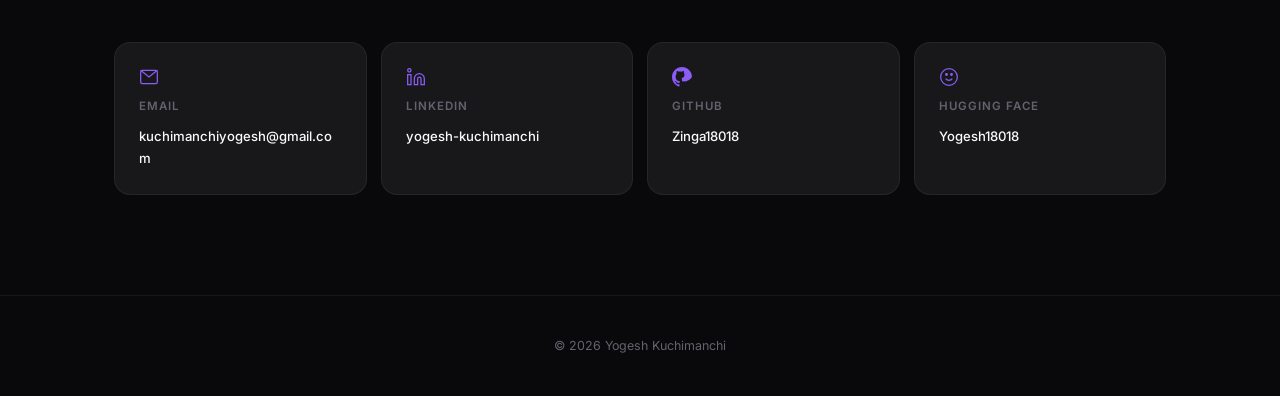
==== commit 99abe633: "add real screenshots for all 5 ML/DL project cards replaced placeholder divs with actual HF Space sc" ====
--- a/portfolio-website/index.html
+++ b/portfolio-website/index.html
@@ -260,10 +260,7 @@
                 <!-- ML 1: Neural Style Transfer — featured -->
                 <article class="project-card project-featured anim-fade" data-cat="ml">
                     <a href="https://huggingface.co/spaces/Yogesh18018/neural-style-transfer" target="_blank" class="project-img-wrap">
-                        <div class="project-placeholder">
-                            <span>Neural Style Transfer</span>
-                            <small>VGG19 + Generative Art</small>
-                        </div>
+                        <img src="screenshots/neural-style-transfer.png" alt="Neural Style Transfer" loading="lazy">
                         <span class="project-img-overlay">Open demo &rarr;</span>
                     </a>
                     <div class="project-body">
@@ -283,10 +280,7 @@
                 <!-- ML 2: Time Series -->
                 <article class="project-card anim-fade" data-cat="ml">
                     <a href="https://huggingface.co/spaces/Yogesh18018/time-series-forecasting" target="_blank" class="project-img-wrap">
-                        <div class="project-placeholder">
-                            <span>Time Series Forecasting</span>
-                            <small>ARIMA + Holt-Winters</small>
-                        </div>
+                        <img src="screenshots/time-series-forecasting.png" alt="Time Series Forecasting" loading="lazy">
                         <span class="project-img-overlay">Open demo &rarr;</span>
                     </a>
                     <div class="project-body">
@@ -306,10 +300,7 @@
                 <!-- ML 3: Anomaly Detection -->
                 <article class="project-card anim-fade" data-cat="ml">
                     <a href="https://huggingface.co/spaces/Yogesh18018/anomaly-detection" target="_blank" class="project-img-wrap">
-                        <div class="project-placeholder">
-                            <span>Anomaly Detection</span>
-                            <small>Isolation Forest + Ensemble</small>
-                        </div>
+                        <img src="screenshots/anomaly-detection.png" alt="Anomaly Detection" loading="lazy">
                         <span class="project-img-overlay">Open demo &rarr;</span>
                     </a>
                     <div class="project-body">
@@ -329,10 +320,7 @@
                 <!-- ML 4: Drift Detection -->
                 <article class="project-card anim-fade" data-cat="ml">
                     <a href="https://huggingface.co/spaces/Yogesh18018/drift-detection" target="_blank" class="project-img-wrap">
-                        <div class="project-placeholder">
-                            <span>Drift Detection</span>
-                            <small>KS + PSI + JS Divergence</small>
-                        </div>
+                        <img src="screenshots/drift-detection.png" alt="Drift Detection" loading="lazy">
                         <span class="project-img-overlay">Open demo &rarr;</span>
                     </a>
                     <div class="project-body">
@@ -352,10 +340,7 @@
                 <!-- ML 5: Knowledge Graph -->
                 <article class="project-card anim-fade" data-cat="ml">
                     <a href="https://huggingface.co/spaces/Yogesh18018/knowledge-graph-engine" target="_blank" class="project-img-wrap">
-                        <div class="project-placeholder">
-                            <span>Knowledge Graph</span>
-                            <small>spaCy + NetworkX</small>
-                        </div>
+                        <img src="screenshots/knowledge-graph-engine.png" alt="Knowledge Graph Engine" loading="lazy">
                         <span class="project-img-overlay">Open demo &rarr;</span>
                     </a>
                     <div class="project-body">
